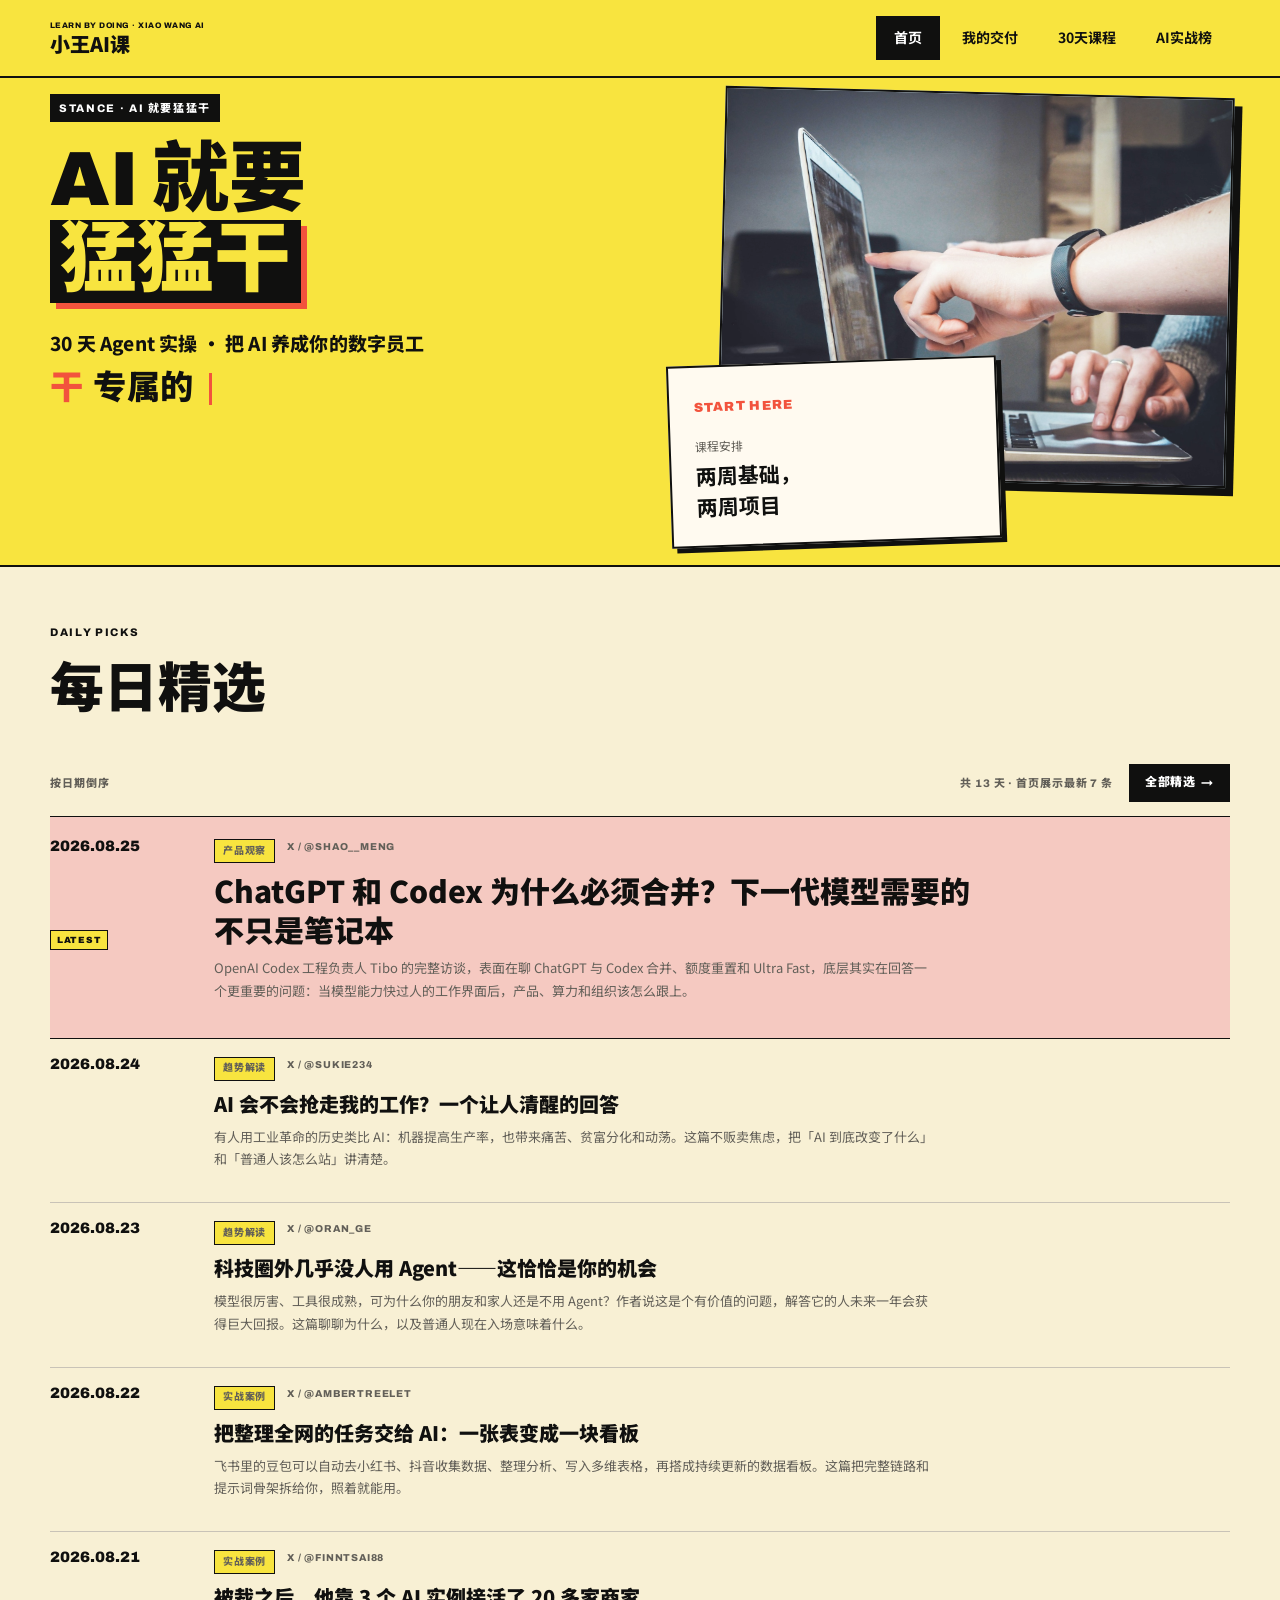
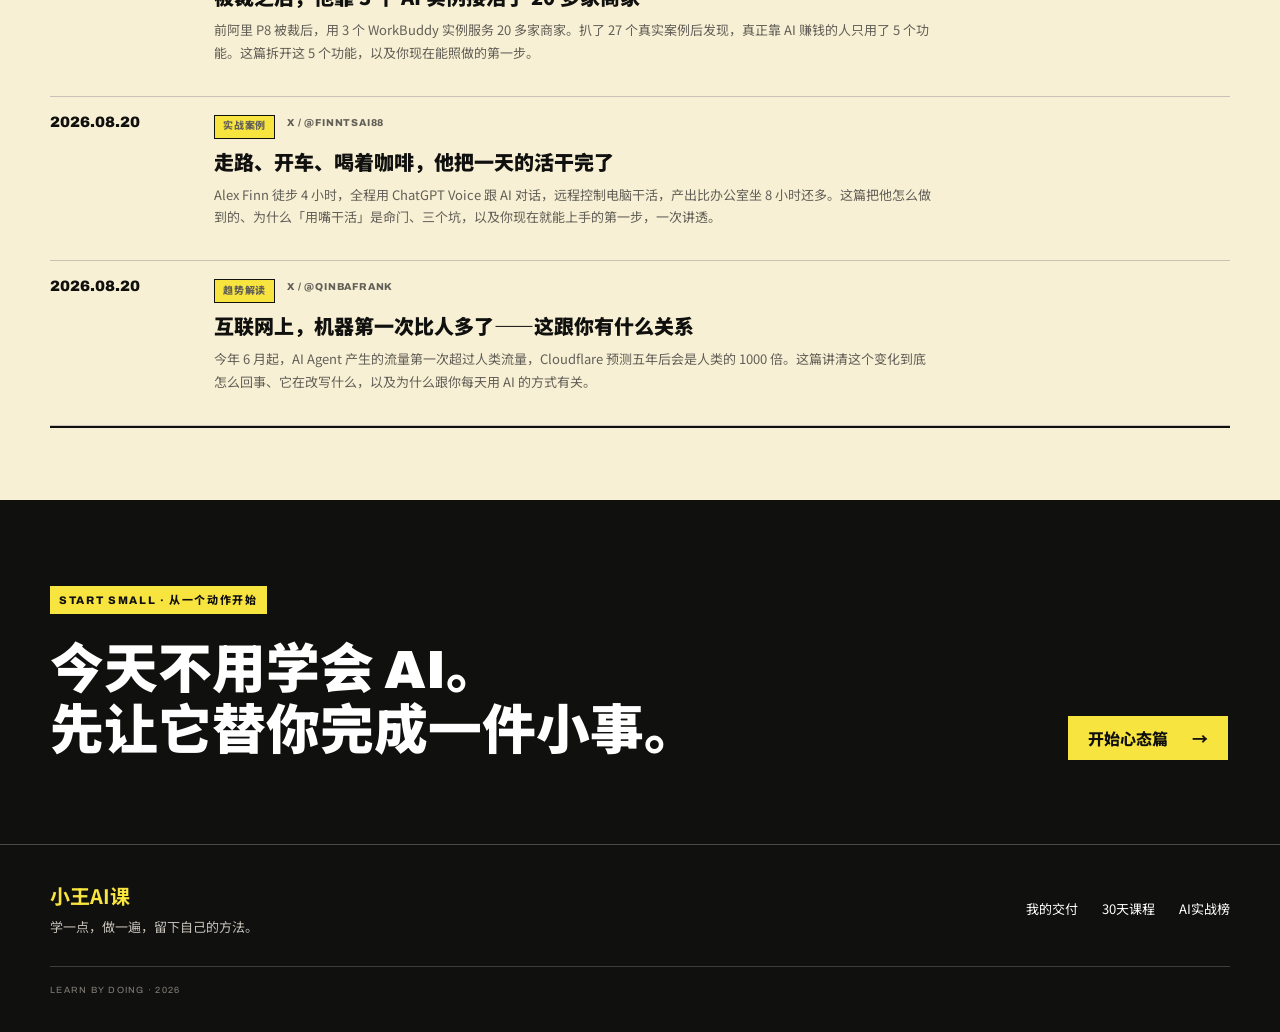
==== index.html @ 0484745e "Remove mindset module and refine lesson access" ====
<!doctype html>
<html lang="zh-CN">
  <head>
    <meta charset="UTF-8" />
    <meta name="viewport" content="width=device-width, initial-scale=1.0" />
    <meta
      name="description"
      content="小王AI课：30 天 Agent 实操，把 AI 养成你的数字员工，用场景化 Skill 把 AI 真正用进工作与生活。"
    />
    <meta name="theme-color" content="#f8e43f" />
    <link rel="icon" href="assets/brand-mark.svg?v=20260826-mark-v2" type="image/svg+xml" />
    <link rel="shortcut icon" href="assets/brand-mark.svg?v=20260826-mark-v2" type="image/svg+xml" />
    <title>小王AI课｜AI 就要猛猛干 · 30 天 Agent 实操，把 AI 养成你的数字员工</title>
    <link rel="preconnect" href="https://fonts.googleapis.com" />
    <link rel="preconnect" href="https://fonts.gstatic.com" crossorigin />
    <link
      href="https://fonts.googleapis.com/css2?family=Archivo:wght@500;700;800;900&family=Noto+Sans+SC:wght@400;500;600;700;800;900&display=swap"
      rel="stylesheet"
    />
    <link rel="stylesheet" href="styles.css?v=20260828-access" />
  </head>
  <body>
    <a class="skip-link" href="#main">跳到主要内容</a>

    <header class="site-header">
      <div class="header-inner">
        <a class="brand" href="#today" aria-label="小王AI课首页">
          <span>
            <small>LEARN BY DOING · XIAO WANG AI</small>
            <strong>小王AI课</strong>
          </span>
        </a>

        <button class="menu-button" type="button" aria-expanded="false" aria-controls="site-nav">
          菜单
        </button>

        <nav id="site-nav" class="site-nav" aria-label="主导航">
          <a class="active" href="#today">首页</a>
          <a href="#deliverables">我的交付</a>
          <a href="#course">30天课程</a>
          <a href="#ai-practice">AI实战榜</a>
        </nav>
      </div>
    </header>

    <main id="main">
      <section id="today" class="page-view home-page hero" data-page="today">
        <div class="hero-inner">
          <div class="hero-copy">
            <p class="eyebrow inverse">STANCE · AI 就要猛猛干</p>
            <h1>AI 就要<br /><span class="hero-slogan">猛猛干</span></h1>
            <p class="hero-sub">30 天 Agent 实操 · 把 AI 养成你的数字员工</p>
            <p class="hero-type" aria-label="我们要一起探索的内容：干AI数字员工、干专属的skill技能、干知识库……还有很多，等着咱们一起干">
              <span class="type-prefix" aria-hidden="true">干</span>
              <span class="type-text" data-type-phrases='["AI数字员工","专属的skill技能","知识库"]' data-type-finale="还有很多，等着咱们一起干"></span>
              <span class="type-caret" aria-hidden="true"></span>
            </p>
          </div>

          <div class="hero-board" aria-label="课程模块安排">
            <figure class="hero-photo">
              <img
                src="assets/editorial-learning.jpg"
                alt="桌面上的笔记本电脑、纸质笔记和学习工具"
              />
            </figure>
            <div class="learning-ticket">
              <span class="ticket-index">START HERE</span>
              <p>课程安排</p>
              <strong>两周基础，<br />两周项目</strong>
            </div>
          </div>
        </div>

        <section id="daily" class="daily-section section-anchor">
        <div class="section-shell">
          <div class="section-heading">
            <div>
              <p class="eyebrow">DAILY PICKS</p>
              <h2>每日精选</h2>
            </div>
          </div>

          <div class="daily-feed-head">
            <span>按日期倒序</span>
            <span class="daily-feed-tools">
              <span id="daily-result-count" aria-live="polite"></span>
              <button id="daily-archive-link" class="daily-archive-link" type="button" hidden>全部精选 <span aria-hidden="true">→</span></button>
            </span>
          </div>
          <div id="daily-grid" class="daily-feed"></div>
        </div>
        </section>
      </section>

      <section id="daily-detail-view" class="daily-detail-view" hidden>
        <div class="daily-detail-inner">
          <a id="daily-detail-back" class="daily-detail-back" href="#daily" aria-label="返回每日精选"><span aria-hidden="true">←</span> 返回每日精选</a>
          <div class="daily-detail-meta">
            <span id="daily-detail-category" class="daily-category"></span>
            <time id="daily-detail-date" class="daily-detail-date"></time>
          </div>
          <h1 id="daily-detail-title" class="daily-detail-title"></h1>
          <p id="daily-detail-lead" class="daily-detail-lead"></p>
          <div id="daily-detail-content"></div>
          <div class="daily-detail-footer">
            <a class="daily-more" href="#daily"><span aria-hidden="true">←</span> 更多每日精选</a>
          </div>
        </div>
      </section>


      <section id="daily-archive-view" class="daily-archive-view" hidden>
        <div class="daily-archive-inner">
          <a id="daily-archive-back" class="daily-detail-back" href="#daily" aria-label="返回每日精选"><span aria-hidden="true">←</span> 返回每日精选</a>
          <p class="eyebrow">DAILY PICKS · 全部</p>
          <h1 class="daily-archive-title">全部精选。</h1>
          <p class="daily-archive-lead">从 8 月 15 日到今天，我们替你挑过的每一篇，按日期倒序。</p>
          <div id="daily-archive-list" class="daily-feed"></div>
        </div>
      </section>

      <section id="deliverables" class="page-view deliverables-page" data-page="deliverables">
        <div class="page-hero deliverables-hero">
          <div class="page-hero-inner">
            <p class="eyebrow">PURCHASE GUIDE · 购买说明书</p>
            <h1>买之前，<br />先把话说清楚。</h1>
            <p class="page-hero-lead">时间怎么安排、怎么学习、需要什么工具、哪些事情不包含，都写在这里。看清楚，再决定要不要开始。</p>
          </div>
        </div>

        <div class="section-shell deliverables-shell">
          <section id="ai-levels" class="delivery-block delivery-levels" aria-labelledby="delivery-levels-title">
            <div class="delivery-subsection-heading">
              <p class="eyebrow">01 · AI CAPABILITY LEVELS</p>
              <h3 id="delivery-levels-title">AI 的 6 级体系</h3>
              <p>不需要一开始就学到最高级。先找到你现在的位置，再决定下一步该补什么能力。</p>
            </div>
            <div class="ai-levels-gallery-shell">
              <nav class="ai-level-stepper" aria-label="AI六级学习路径">
                <button class="ai-level-step is-active" type="button" data-level="0"><span>01</span><strong>对话型 AI</strong></button>
                <button class="ai-level-step" type="button" data-level="1"><span>02</span><strong>基础型 Agent</strong></button>
                <button class="ai-level-step" type="button" data-level="2"><span>03</span><strong>增强型 Agent</strong></button>
                <button class="ai-level-step" type="button" data-level="3"><span>04</span><strong>工作流型 Agent</strong></button>
                <button class="ai-level-step" type="button" data-level="4"><span>05</span><strong>自动化型 Agent</strong></button>
                <button class="ai-level-step" type="button" data-level="5"><span>06</span><strong>AI 工具开发</strong></button>
              </nav>
              <div class="ai-level-reader">
                <div class="ai-level-reader-media">
                  <button id="ai-level-reader-image-button" class="ai-level-image-button" type="button" data-lightbox-src="assets/ai-levels/01-dialogue.png" data-lightbox-alt="AI能力等级01：对话型AI">
                    <img id="ai-level-reader-image" src="assets/ai-levels/01-dialogue.png" alt="AI能力等级01：对话型AI" />
                    <span class="ai-level-zoom" aria-hidden="true">放大查看 ↗</span>
                  </button>
                </div>
                <div class="ai-level-reader-copy">
                  <p id="ai-level-reader-kicker" class="eyebrow">LEVEL 01 · 起点</p>
                  <h2 id="ai-level-reader-title">对话型 AI</h2>
                  <p id="ai-level-reader-lead" class="ai-level-reader-lead">会问问题，解决单点任务。</p>
                  <dl class="ai-level-reader-facts">
                    <div><dt>这一等级是怎么回事</dt><dd id="ai-level-reader-about">你有一个随叫随到的 AI 顾问：你提问，它回答；你提供材料，它帮你处理。</dd></div>
                    <div><dt>什么时候升级</dt><dd id="ai-level-reader-upgrade">开始需要读取多个文件、连续执行多个步骤，或者直接交付工作成果。</dd></div>
                    <div><dt>什么时候不用升级</dt><dd id="ai-level-reader-enough">如果你的目标只是日常问答、写作和整理，停在这一层就够用。</dd></div>
                  </dl>
                  <div class="ai-level-reader-actions"><button id="ai-level-prev" class="button button-dark" type="button" disabled>← 上一级</button><button id="ai-level-next" class="button button-yellow" type="button">下一级 →</button></div>
                </div>
              </div>
            </div>
          </section>

          <section class="delivery-block delivery-block-audience" aria-labelledby="delivery-audience-title">
            <div class="delivery-block-heading"><p class="eyebrow">02 · WHO THIS IS FOR</p><h2 id="delivery-audience-title">先看你适不适合</h2><p>这不是按“懂不懂 AI”划分，而是看你想把 AI 接到哪一类事情里。</p></div>
            <div class="delivery-audience-list">
              <article class="delivery-audience-item"><span class="delivery-audience-index">01</span><h3>老板、管理者</h3><div><strong>需要视野、系统性和实操</strong><p>不只是听员工讲 AI 用了什么，而是自己理解 Agent、Skill、知识库、自动化和 AI 工具，知道哪些能力值得带回团队，哪些事情必须亲自掌握。</p><span class="delivery-audience-note">看得懂方向，也能亲手跑通。</span></div></article>
              <article class="delivery-audience-item"><span class="delivery-audience-index">02</span><h3>做内容的人</h3><div><strong>需要调研、知识库和内容生产线</strong><p>把需求和痛点调研做扎实，把外部素材沉淀成知识库，再把调研、选题、写作和发布串成一条可以反复使用的 AI 内容生产流程。</p><span class="delivery-audience-note">从找到问题，到持续交出内容。</span></div></article>
              <article class="delivery-audience-item"><span class="delivery-audience-index">03</span><h3>有想法、有灵感的人</h3><div><strong>需要把灵感变成产品去上架</strong><p>把脑中的想法缩成一个能做的第一版，用 AI 做出网站或微信小程序原型，拿真实材料测试，再一步步走向发布和上架。</p><span class="delivery-audience-note">先把想法做出来，再决定要不要继续。</span></div></article>
            </div>

          </section>

          <section class="delivery-block delivery-block-output" aria-labelledby="delivery-output-title">
            <div class="delivery-block-heading"><p class="eyebrow">03 · VISIBLE OUTPUT</p><h2 id="delivery-output-title">30 天后，你将会带走什么？</h2><p>不是听过几个名词，而是完成一组可以继续使用的具体成果。</p></div>
            <div class="delivery-output-grid">
              <article class="delivery-output-item delivery-output-item--yellow"><span class="delivery-index">01</span><div><h3>扎实的 AI Agent 基础</h3><p>把对话、模型、上下文、文件、任务拆解、检查和边界一项项讲清楚，先知道 AI 到底在替你做什么。</p></div><strong>一套能自己判断、能继续往上学的 Agent 基础</strong></article>
              <article class="delivery-output-item delivery-output-item--mint"><span class="delivery-index">02</span><div><h3>提示词该怎么写</h3><p>把自己的真实任务交代清楚，让 AI 知道目标、材料、步骤和验收标准。</p></div><strong>一套能反复改、反复用的提示词</strong></article>
              <article class="delivery-output-item delivery-output-item--blue"><span class="delivery-index">03</span><div><h3>做一个专属的 Skill 技能</h3><p>把一套稳定的方法、规则和检查方式，做成自己的 AI 专业技能。</p></div><strong>一个可以调用的专属 Skill</strong></article>
              <article class="delivery-output-item delivery-output-item--pink"><span class="delivery-index">04</span><div><h3>搭建一个自己的知识库</h3><p>把资料、经验、规则和偏好整理好，让 Agent 找得到、读得懂、用得上。</p></div><strong>一套能持续积累的个人知识库</strong></article>
              <article class="delivery-output-item delivery-output-item--apricot"><span class="delivery-index">05</span><div><h3>做一个自己的 AI 工具</h3><p>从一个真实需求出发，把页面、内容、交互和上线串起来，做成别人看得见、自己能继续迭代的工具。</p></div><strong>一个能运行、能展示、可继续迭代的 AI 工具</strong></article>
            </div>
            <aside class="delivery-practice-promise" aria-labelledby="delivery-practice-promise-title">
              <p class="eyebrow">MY PRACTICE PROMISE · AI实战榜</p>
              <h3 id="delivery-practice-promise-title">每一项，都要先在真实场景里跑出来。</h3>
              <p>我会持续把真正做成、能运行、在市面上不常见的 Skill、工作流和 AI 工具放到 AI实战榜。不是把新工具摆上来，而是从一个具体麻烦出发，做到有人能用、能复用、能继续变好，才算上榜。</p>
              <a href="#ai-practice">看 AI实战榜 <span aria-hidden="true">→</span></a>
            </aside>
          </section>

          <section class="delivery-block delivery-block-capability" aria-labelledby="delivery-capability-title">
            <div class="delivery-block-heading"><p class="eyebrow">04 · CAPABILITY BUILT</p><h2 id="delivery-capability-title">不止于浅层，更深入于能力层</h2><p>成果会留下来，能力也会留下来。它们决定你下一次能不能自己完成。</p></div>
            <div class="delivery-capability-list">
              <article class="delivery-capability-item"><span class="delivery-index">A</span><div><h3>把模糊的想法，变成 AI 能执行的具体任务</h3><p>不再只说“帮我做一下”，而是知道怎样把目标和要求讲明白。</p></div></article>
              <article class="delivery-capability-item"><span class="delivery-index">B</span><div><h3>把重复的工作，提炼成一套可复用的流程</h3><p>先完成一次设置，再把同类任务反复调用，逐步交给自动化执行。</p></div></article>
              <article class="delivery-capability-item"><span class="delivery-index">C</span><div><h3>把零散的资料，整理成随时能找到、能调用的知识库</h3><p>不只是存文件，而是让经验真正变成工作时用得上的材料。</p></div></article>
              <article class="delivery-capability-item"><span class="delivery-index">D</span><div><h3>把一个想法，真正做成一个能运行、能展示、能使用的网站</h3><p>从想法走到第一版，不让项目停在讨论、截图或收藏工具上。</p></div></article>
            </div>
          </section>

          <section class="delivery-block delivery-manual" aria-labelledby="delivery-manual-title">
            <div class="delivery-block-heading"><p class="eyebrow">05 · PURCHASE DETAILS</p><h2 id="delivery-manual-title">购买说明</h2><p>这不是报名门槛，是购买前该被讲清楚的事实。我们不靠社群打卡，也不把你的责任交给 AI。</p></div>
            <div class="delivery-manual-list">
              <article class="delivery-manual-item"><span>01</span><div><h3>每周固定直播 2 小时</h3><p>每周六上午 9:00–11:00。会有回放，但建议尽量现场来：课程讲解、集中答疑都发生在直播间。除此之外，请为完成清单留出实践时间。</p></div></article>
              <article class="delivery-manual-item"><span>02</span><div><h3>直播 + 录播 + 文档</h3><p>你可以现场跟着做，也可以回看录播；课程会提供配套文档，方便在自己的电脑上反复操作和复盘。</p></div></article>
              <article class="delivery-manual-item"><span>03</span><div><h3>用完成清单，不做逐份作业批改</h3><p>每个模块会有完成清单，让你知道这周要跑通哪些任务、留下哪些成果。重点不是交一份“作业”，而是把自己的真实问题做完。</p></div></article>
              <article class="delivery-manual-item"><span>04</span><div><h3>答疑只在直播间集中进行</h3><p>问题集中在每周六上午的直播间解决。不设社群，也不提供一对一答疑，把时间留给课程、实践和公开可复用的问题。</p></div></article>
              <article class="delivery-manual-item"><span>05</span><div><h3>工具预算：先预留 100 元</h3><p>WorkBuddy 等工具可以先从免费能力开始。需要使用 Codex 等付费工具时，建议预留约 100 元人民币的用量；不要求一开始订阅很多工具。</p></div></article>
              <article class="delivery-manual-item"><span>06</span><div><h3>设备：普通新电脑就够用</h3><p>Windows 和 Mac 都可以。建议使用 2020 年后购买、能稳定联网的电脑；不需要为了上课购买高配设备。</p></div></article>
              <article class="delivery-manual-item"><span>07</span><div><h3>整体不需要科学上网</h3><p>课程按无需科学上网的方式设计。个别工具能否使用仍以你的账号、地区、网络和工具当时的服务状态为准。</p></div></article>
              <article class="delivery-manual-item"><span>08</span><div><h3>这些情况不建议报名</h3><p>如果你已经能独立用 AI、Agent、Skill 和自动化稳定完成工作，不再为 AI 发怵，这门入门到实践的课程可能不适合你。只想听、不愿意在电脑上练习，或期待老师替你完成业务的人，也不适合。</p></div></article>
            </div>
          </section>

          <div class="delivery-closing"><span class="delivery-closing-mark" aria-hidden="true">→</span><p><strong>你买的不是一堆概念。</strong> 是带着真实问题来，带着下一次还能继续用的方法离开。</p></div>
        </div>
      </section>

      <section id="course" class="page-view course-page" data-page="course">
        <div class="page-hero">
          <div class="page-hero-inner">
            <p class="eyebrow">COURSE · 30天课程</p>
            <h1>30天，<br />跟着官方节奏走。</h1>
            <p class="page-hero-lead">系统性降低你的摸索成本。</p>
            <a class="course-card-library-link" href="preview-cards.html" target="_blank" rel="noopener">
              <span>
                <small>课程重点速览 · 直播展示</small>
                <strong>查看全部课程卡片</strong>
              </span>
              <b aria-hidden="true">↗</b>
            </a>
          </div>
        </div>
        <div class="section-shell">
          <div class="course-workbench">
            <div id="week-tabs" class="week-tabs" role="tablist" aria-label="课程模块"></div>
            <div class="lesson-panel">
              <div class="lesson-panel-head">
                <div>
                  <p id="week-kicker" class="eyebrow"></p>
                  <h3 id="week-title"></h3>
                  <div id="week-outcome" class="week-outcome-panel" aria-label="本模块结果"></div>
                  <p id="week-description"></p>
                </div>
              </div>
              <ol id="lesson-list" class="lesson-list"></ol>
            </div>
          </div>
        </div>
      </section>

      <section id="ai-practice" class="page-view ai-practice-page" data-page="ai-practice">
        <div class="page-hero ai-practice-hero">
          <div class="page-hero-inner ai-practice-hero-inner">
            <div>
              <h1>不止讲概念，<br />更看重实干</h1>
              <p class="page-hero-lead">一段录音，拆出可复制的成交动作。</p>
            </div>
            <aside class="ai-practice-hero-note" aria-label="当前专题">
              <span>AI 实战榜 · 01</span>
              <strong>录音 → Skill</strong>
              <a href="#sales-workflow">看 6 步 <span aria-hidden="true">↓</span></a>
            </aside>
          </div>
        </div>

        <div class="section-shell ai-practice-shell">
          <section class="practice-library" aria-labelledby="practice-library-title">
            <div class="practice-library-head">
              <div>
                <p class="eyebrow">AI 实战榜 · 实战目录</p>
                <h2 id="practice-library-title">很多事，高手觉得简单。</h2>
              </div>
              <p>每个主题都从真实工作里来：先找到高手反复做对的动作，再把它拆成 AI 能协助、普通人能练习的步骤。</p>
            </div>
            <div class="practice-library-meta"><span>01 已上线</span><span>09 待提取</span><span>按实践持续增加</span></div>
            <div class="practice-library-grid">
              <article class="practice-library-card is-current" data-practice-topic="sales-champion">
                <div class="practice-library-card-top"><span>01</span><b>已上线</b></div>
                <h3>销冠</h3>
                <p>从客户原话里提取成交动作，找到下一步唯一推进。</p>
                <button class="practice-library-card-action" type="button">查看实践 <span aria-hidden="true">→</span></button>
              </article>
              <article class="practice-library-card practice-library-card--mint" data-practice-topic="content-topic">
                <div class="practice-library-card-top"><span>02</span><b>待提取</b></div>
                <h3>爆款选题</h3>
                <p>把“我觉得可以写”变成值得验证的选题判断。</p>
                <button class="practice-library-card-action" type="button">加入提取队列 <span aria-hidden="true">+</span></button>
              </article>
              <article class="practice-library-card practice-library-card--blue" data-practice-topic="user-research">
                <div class="practice-library-card-top"><span>03</span><b>待提取</b></div>
                <h3>用户访谈</h3>
                <p>从聊天记录里找出真正的痛点，而不是把观点当需求。</p>
                <button class="practice-library-card-action" type="button">加入提取队列 <span aria-hidden="true">+</span></button>
              </article>
              <article class="practice-library-card practice-library-card--pink" data-practice-topic="meeting">
                <div class="practice-library-card-top"><span>04</span><b>待提取</b></div>
                <h3>会议推进</h3>
                <p>让会议不止有纪要，还能留下责任人、截止时间和下一步。</p>
                <button class="practice-library-card-action" type="button">加入提取队列 <span aria-hidden="true">+</span></button>
              </article>
              <article class="practice-library-card practice-library-card--apricot" data-practice-topic="video">
                <div class="practice-library-card-top"><span>05</span><b>待提取</b></div>
                <h3>短视频出片</h3>
                <p>从一句创意到可发布成片，拆出真正省时间的制作链路。</p>
                <button class="practice-library-card-action" type="button">加入提取队列 <span aria-hidden="true">+</span></button>
              </article>
              <article class="practice-library-card practice-library-card--lavender" data-practice-topic="customer-service">
                <div class="practice-library-card-top"><span>06</span><b>待提取</b></div>
                <h3>客服提效</h3>
                <p>把重复问答交给 AI，把需要判断和安抚的部分留给人。</p>
                <button class="practice-library-card-action" type="button">加入提取队列 <span aria-hidden="true">+</span></button>
              </article>
              <article class="practice-library-card practice-library-card--yellow" data-practice-topic="interview">
                <div class="practice-library-card-top"><span>07</span><b>待提取</b></div>
                <h3>招聘面试</h3>
                <p>从简历和面试记录里提炼证据，避免凭感觉做判断。</p>
                <button class="practice-library-card-action" type="button">加入提取队列 <span aria-hidden="true">+</span></button>
              </article>
              <article class="practice-library-card practice-library-card--mint" data-practice-topic="course">
                <div class="practice-library-card-top"><span>08</span><b>待提取</b></div>
                <h3>课程备课</h3>
                <p>把资料、案例和学员问题变成能直接交付的一堂课。</p>
                <button class="practice-library-card-action" type="button">加入提取队列 <span aria-hidden="true">+</span></button>
              </article>
              <article class="practice-library-card practice-library-card--blue" data-practice-topic="project-review">
                <div class="practice-library-card-top"><span>09</span><b>待提取</b></div>
                <h3>项目复盘</h3>
                <p>不只总结发生了什么，还要找出下次能复用的动作。</p>
                <button class="practice-library-card-action" type="button">加入提取队列 <span aria-hidden="true">+</span></button>
              </article>
              <article class="practice-library-card practice-library-card--pink" data-practice-topic="prototype">
                <div class="practice-library-card-top"><span>10</span><b>待提取</b></div>
                <h3>产品原型</h3>
                <p>把脑中的模糊想法，变成可以讨论、测试和继续修改的第一版。</p>
                <button class="practice-library-card-action" type="button">加入提取队列 <span aria-hidden="true">+</span></button>
              </article>
            </div>
            <p id="practice-library-feedback" class="practice-library-feedback" aria-live="polite"></p>
          </section>

          <section id="practice-intro" class="practice-intro" aria-labelledby="practice-intro-title">
            <div>
              <p class="eyebrow">TOPIC 01 · 销冠</p>
              <h2 id="practice-intro-title">提取的是动作，不是人设。</h2>
            </div>
            <p>不是背一套“销冠话术”，而是把真实成交现场留下来。让 AI 从录音里识别销冠为什么能让客户下单、买单、交付、停留，再把这些原因沉淀成团队每天可以调用的能力。</p>
          </section>

          <section id="sales-workflow" class="sales-workflow" aria-labelledby="sales-workflow-title">
            <div class="practice-section-heading sales-workflow-heading">
              <p class="eyebrow">FROM RECORDING TO TEAM SKILL</p>
              <h2 id="sales-workflow-title">一段录音，变成一套销冠能力。</h2>
              <p>先留下真实现场，再让 AI 识别差异，最后回到员工的下一次沟通。</p>
            </div>
            <ol class="sales-workflow-list">
              <li class="sales-workflow-step sales-workflow-step--yellow"><div class="sales-workflow-step-index"><span>01</span><b>采集</b></div><div class="sales-workflow-step-body"><h3>准备一段真实的销冠录音</h3><p>最简单：直接用手机录音。想更稳定，可以测试几百元的录音豆或录音卡，例如飞书、钉钉等设备，重点比较佩戴、收音、续航和导出是否顺手。</p><div class="sales-workflow-step-box"><strong>录什么</strong><span>打电话、接待客户、会议室沟通、售后回访，都可以。先选一段有结果的真实场景；录音前确认参与者知情同意，敏感信息先做脱敏。</span></div></div></li>
              <li class="sales-workflow-step sales-workflow-step--mint"><div class="sales-workflow-step-index"><span>02</span><b>转写</b></div><div class="sales-workflow-step-body"><h3>把录音转成可分析的文字</h3><p>把原始录音交给 Codex、WorkBuddy 或豆包，让它先完成语音转文字。不要急着总结，先保留完整原话、说话人、时间顺序和停顿。</p><div class="sales-workflow-step-box"><strong>交付检查</strong><span>人名、产品名、数字和关键承诺要回听核对；听不清的地方标成“待确认”，不要让 AI 自己猜。</span></div></div></li>
              <li class="sales-workflow-step sales-workflow-step--blue"><div class="sales-workflow-step-index"><span>03</span><b>识别</b></div><div class="sales-workflow-step-body"><h3>让 AI 找出“为什么客户愿意继续”</h3><p>输入专门的 Prompt，让 AI 同时看客户和销冠的动作：客户为什么下单、买单、愿意配合交付、愿意继续留下；销冠在哪些时刻改变了客户的判断。</p><div class="sales-workflow-step-box"><strong>要求 AI 输出</strong><span>客户原话、销冠原话、关键动作、客户心理变化、成交理由、可复用的做法，以及不确定的判断。</span></div></div></li>
              <li class="sales-workflow-step sales-workflow-step--pink"><div class="sales-workflow-step-index"><span>04</span><b>沉淀</b></div><div class="sales-workflow-step-body"><h3>把理由放进“成交目录”</h3><p>识别出来的理由不要只留在一次聊天里。可以用 Obsidian、艾玛知识库，或你们现有的日常成交记录，单独创建一个“成交目录”。</p><div class="sales-workflow-step-box"><strong>建议目录</strong><span>客户场景 / 成交理由 / 销冠原话 / 有效动作 / 适用边界 / 失败案例 / 来源录音。</span></div></div></li>
              <li class="sales-workflow-step sales-workflow-step--apricot"><div class="sales-workflow-step-index"><span>05</span><b>封装</b></div><div class="sales-workflow-step-body"><h3>把成交目录做成团队 Skill</h3><p>把已经验证过的方法、判断规则、提问方式和检查清单封装成一个 Skill，分发给其他员工。Skill 不是“销冠人设”，而是一套能被调用的工作方法。</p><div class="sales-workflow-step-box"><strong>Skill 至少包含</strong><span>什么时候使用、需要什么录音或文字、分析步骤、输出格式、不能编造什么、完成前怎么自检。</span></div></div></li>
              <li class="sales-workflow-step sales-workflow-step--lavender"><div class="sales-workflow-step-index"><span>06</span><b>对比</b></div><div class="sales-workflow-step-body"><h3>用普通员工录音做差异训练</h3><p>其他员工也按同样方式录音、转写、交给 AI。让 AI 对比销冠录音与普通员工录音：差异发生在说话方式、提问顺序、知识覆盖、判断时机，还是跟进动作。</p><div class="sales-workflow-step-box"><strong>最后要落到行动</strong><span>每次只挑 1—2 个差异改进，下次录音再验证。把“知道销冠厉害”变成“我下一次具体改哪里”。</span></div></div></li>
            </ol>
            <div class="sales-workflow-note"><strong>这套方法真正训练的不是模仿。</strong><span>是让 AI 识别差异、找到原因，再帮助更多员工把能力练出来。</span></div>
          </section>

          <section class="practice-map" aria-labelledby="practice-map-title">
            <div class="practice-section-heading">
              <p class="eyebrow">THE WINNER'S LOOP</p>
              <h2 id="practice-map-title">销冠的 5 个动作</h2>
              <p>一条可复盘、可训练、可交给 AI 辅助的成交回路。</p>
            </div>
            <div class="practice-action-list">
              <article class="practice-action practice-action--yellow">
                <span class="practice-action-no">01</span>
                <div><h3>先问结果，不先讲产品</h3><p>先确认客户想改变什么、什么时候要结果，再决定讲哪一个功能。</p><strong>把“介绍”换成“诊断”。</strong></div>
              </article>
              <article class="practice-action practice-action--mint">
                <span class="practice-action-no">02</span>
                <div><h3>把客户原话变成证据</h3><p>记下客户真正说过的词，复述并对齐，避免用自己的理解替客户下结论。</p><strong>原话，是最短的信任。</strong></div>
              </article>
              <article class="practice-action practice-action--blue">
                <span class="practice-action-no">03</span>
                <div><h3>每次只推进一个下一步</h3><p>不追求一次成交，先约下一次具体动作：补资料、试用、核预算或拉齐决策人。</p><strong>推进，不是催促。</strong></div>
              </article>
              <article class="practice-action practice-action--pink">
                <span class="practice-action-no">04</span>
                <div><h3>异议先拆条件，再给答案</h3><p>“贵”“再看看”“没时间”背后可能是预算、风险、优先级或信任没有被确认。</p><strong>先问清楚，才有资格回应。</strong></div>
              </article>
              <article class="practice-action practice-action--apricot">
                <span class="practice-action-no">05</span>
                <div><h3>成交后继续经营复购</h3><p>交付后的使用反馈、结果变化和新问题，都是下一次成交的起点。</p><strong>成交不是终点，是下一轮输入。</strong></div>
              </article>
            </div>
          </section>

          <section id="ai-practice-workbench" class="practice-workbench" aria-labelledby="practice-workbench-title">
            <div class="practice-workbench-head">
              <div>
                <p class="eyebrow">PRACTICE · 现在就跑一遍</p>
                <h2 id="practice-workbench-title">把一段销冠转写，提取成可复用动作。</h2>
              </div>
                <p>把第 02 步得到的录音转写贴进来。AI 负责找出成交理由和关键动作，你负责判断哪些值得沉淀进团队知识库。</p>
            </div>
            <div class="practice-workbench-grid">
              <div class="practice-input-panel">
                <label for="practice-input">销冠录音转写 / 沟通纪要</label>
                <textarea id="practice-input" rows="9">客户：我们现在主要靠销售个人经验，最近新人上手很慢。
我：那你们最希望先改善的是成交速度，还是新人能独立跟进？
客户：先让新人知道下一步怎么做，别每次都来问主管。</textarea>
                <button id="practice-extract" class="button button-dark" type="button">提取销冠动作 <span aria-hidden="true">→</span></button>
                <p class="practice-input-hint">支持一段就够，先从最真实、最有结果的一次沟通开始；听不清的内容先标记，不要让 AI 猜。</p>
              </div>
              <div class="practice-output-panel" aria-live="polite">
                <div class="practice-output-topline"><span>AI 提取结果</span><span id="practice-output-status">已准备</span></div>
                <div id="practice-output" class="practice-output"></div>
              </div>
            </div>
          </section>

          <section class="practice-prompt-band" aria-labelledby="practice-prompt-title">
            <div>
              <p class="eyebrow">TAKE IT WITH YOU</p>
              <h2 id="practice-prompt-title">给 AI 的销冠提取指令</h2>
            </div>
            <div class="practice-prompt-code"><code>你是销售复盘教练。请阅读这段销冠录音转写，识别他为什么能让客户下单、买单、顺利交付并愿意继续停留。请输出：1. 客户原话与真实目标；2. 销冠在每个关键时刻做了什么；3. 客户判断发生了什么变化；4. 可复用的成交理由与适用边界；5. 可以沉淀到“成交目录”的知识条目。不要编造录音里没有出现的事实，听不清或无法判断的地方标记为“待确认”。</code><button id="practice-copy" type="button">复制指令</button></div>
          </section>
        </div>
      </section>

      <section id="lesson" class="page-view lesson-page" data-page="lesson">
        <div class="page-hero lesson-hero">
          <div class="page-hero-inner">
            <a id="lesson-back" class="back-button lesson-back" href="#course"><span aria-hidden="true">←</span> 返回课程</a>
            <p id="lesson-kicker" class="eyebrow"></p>
            <h1 id="lesson-title" class="lesson-title"></h1>
            <p id="lesson-lead" class="page-hero-lead"></p>
            <div id="lesson-meta" class="lesson-meta" aria-live="polite"></div>
          </div>
        </div>
        <div class="section-shell">
          <article id="lesson-document" class="lesson-document"></article>
          <nav id="lesson-pager" class="lesson-pager" aria-label="课程上下节导航"></nav>
          <div class="lesson-doc-footer">
            <a class="daily-more" href="#course"><span aria-hidden="true">←</span> 返回课程</a>
          </div>
        </div>
      </section>

      <dialog id="ai-level-lightbox" class="ai-level-lightbox" aria-label="AI能力等级大图">
        <form method="dialog">
          <button class="ai-level-lightbox-close" type="submit" aria-label="关闭大图">关闭 <span aria-hidden="true">×</span></button>
        </form>
        <img id="ai-level-lightbox-image" src="" alt="" />
      </dialog>

      <section class="closing-section home-only-section">
        <div class="section-shell closing-inner">
          <p class="eyebrow inverse">START SMALL · 从一个动作开始</p>
          <h2>今天不用学会 AI。<br />先让它替你完成一件小事。</h2>
          <a class="button button-yellow" href="#course">开始心态篇 <span aria-hidden="true">→</span></a>
        </div>
      </section>
    </main>

    <footer class="site-footer">
      <div class="footer-inner">
        <div>
          <strong>小王AI课</strong>
          <p>学一点，做一遍，留下自己的方法。</p>
        </div>
        <nav aria-label="页脚导航">
          <a href="#deliverables">我的交付</a>
          <a href="#course">30天课程</a>
          <a href="#ai-practice">AI实战榜</a>
        </nav>
        <small>LEARN BY DOING · 2026</small>
      </div>
    </footer>

    <script src="app.js?v=20260828-lock-soft"></script>
  </body>
</html>
---- styles.css ----
:root {
  --paper: #fffaf0;
  --paper-deep: #f8f0d4;
  --ink: #10100f;
  --ink-soft: #c9c3b7;
  --muted: #625f58;
  --yellow: #f8e43f;
  --red: #f2533d;
  --green: #18a66a;
  --pink: #f5c9c1;
  --rose: #f1ccd6;
  --mint: #cde4d5;
  --blue: #cbdde9;
  --apricot: #f5cb99;
  --lavender: #dfd2e6;
  --line: 2px solid var(--ink);
  --shadow: 5px 5px 0 var(--ink);
  --shell: min(1180px, calc(100% - 40px));
  --sans: "Noto Sans SC", "PingFang SC", "Microsoft YaHei", sans-serif;
  --display: "Archivo", "Noto Sans SC", "PingFang SC", sans-serif;
}

* {
  box-sizing: border-box;
}

[hidden] {
  display: none !important;
}

html {
  scroll-behavior: smooth;
  scroll-padding-top: 82px;
}

body {
  margin: 0;
  color: var(--ink);
  background: var(--paper);
  font-family: var(--sans);
  font-size: 16px;
  line-height: 1.65;
}

body.dialog-open {
  overflow: hidden;
}

a {
  color: inherit;
  text-decoration: none;
}

button,
input {
  font: inherit;
}

button,
a {
  -webkit-tap-highlight-color: transparent;
}

img {
  display: block;
  max-width: 100%;
}

.skip-link {
  position: fixed;
  z-index: 100;
  top: 8px;
  left: 8px;
  padding: 10px 14px;
  background: var(--ink);
  color: white;
  transform: translateY(-150%);
}

.skip-link:focus {
  transform: translateY(0);
}

:focus-visible {
  outline: 3px solid #315cff;
  outline-offset: 4px;
}

.site-header {
  position: sticky;
  z-index: 40;
  top: 0;
  background: var(--yellow);
  border-bottom: var(--line);
}

.header-inner,
.footer-inner {
  width: var(--shell);
  margin: 0 auto;
}

.header-inner {
  min-height: 76px;
  display: flex;
  align-items: center;
  justify-content: space-between;
  gap: 32px;
}

.brand {
  display: inline-flex;
  align-items: center;
  gap: 12px;
  line-height: 1;
}

.brand small {
  display: block;
  margin-bottom: 4px;
  font-family: var(--display);
  font-size: 8px;
  font-weight: 800;
  letter-spacing: 0.06em;
}

.brand strong {
  font-size: 20px;
  font-weight: 900;
}

.site-nav {
  display: flex;
  align-items: center;
  gap: 4px;
  font-size: 14px;
  font-weight: 700;
}

.site-nav a {
  min-height: 44px;
  display: inline-flex;
  align-items: center;
  padding: 0 16px;
  border: 2px solid transparent;
}

.site-nav a:hover,
.site-nav a.active {
  color: white;
  background: var(--ink);
}

.menu-button {
  display: none;
  min-width: 64px;
  min-height: 44px;
  color: white;
  background: var(--ink);
  border: 0;
  font-weight: 800;
}

.section-anchor {
  scroll-margin-top: 76px;
}

.page-view[hidden],
.home-only-section[hidden] {
  display: none;
}

.hero {
  background: var(--yellow);
  border-bottom: var(--line);
}

.hero-inner {
  width: var(--shell);
  min-height: clamp(430px, 50vh, 460px);
  margin: 0 auto;
  display: grid;
  grid-template-columns: minmax(0, 1.02fr) minmax(420px, 0.98fr);
  align-items: start;
  gap: 72px;
  padding: 14px 0 28px;
}

.page-hero {
  background: var(--yellow);
  border-bottom: var(--line);
}

.page-hero-inner {
  width: var(--shell);
  min-height: clamp(360px, 46vh, 520px);
  margin: 0 auto;
  display: grid;
  align-content: center;
  gap: 16px;
  padding: 40px 0 36px;
}

.page-hero h1 {
  max-width: 860px;
  margin: 0;
  font-size: clamp(44px, 5.5vw, 72px);
  line-height: 1.06;
}

.page-hero-lead {
  max-width: 620px;
  margin: 0;
  color: var(--muted);
  font-size: 17px;
  line-height: 1.8;
}

.deliverables-hero {
  background: var(--paper-deep);
}

.deliverables-hero .page-hero-inner {
  min-height: clamp(330px, 42vh, 460px);
}

.deliverables-shell {
  width: min(1320px, calc(100% - 64px));
  padding: 72px 0 96px;
}

.delivery-block + .delivery-block {
  margin-top: 88px;
}

.delivery-block-heading {
  display: grid;
  grid-template-columns: minmax(260px, .78fr) minmax(0, 1.22fr);
  column-gap: 56px;
  align-items: end;
  margin-bottom: 28px;
  padding-bottom: 20px;
  border-bottom: var(--line);
}

.delivery-block-heading .eyebrow {
  grid-column: 1 / -1;
  margin-bottom: 12px;
  color: var(--red);
}

.delivery-block-heading h2 {
  margin: 0;
  font-size: clamp(30px, 4vw, 50px);
  line-height: 1.08;
}

.delivery-block-heading p:last-child {
  max-width: 520px;
  margin: 0;
  color: var(--muted);
  line-height: 1.75;
}

.delivery-output-grid {
  display: grid;
  grid-template-columns: repeat(6, minmax(0, 1fr));
  gap: 14px;
}

.delivery-output-item {
  min-height: 286px;
  display: flex;
  flex-direction: column;
  justify-content: space-between;
  gap: 26px;
  padding: 22px 20px 20px;
  border: var(--line);
  box-shadow: 5px 5px 0 var(--ink);
}

.delivery-output-item:nth-child(-n + 2) {
  grid-column: span 3;
}

.delivery-output-item:nth-child(n + 3) {
  grid-column: span 2;
}

.delivery-output-item--yellow { background: var(--yellow); }
.delivery-output-item--mint { background: var(--mint); }
.delivery-output-item--blue { background: var(--blue); }
.delivery-output-item--pink { background: var(--pink); }
.delivery-output-item--apricot { background: var(--apricot); }

.delivery-index {
  display: inline-flex;
  width: 38px;
  height: 38px;
  align-items: center;
  justify-content: center;
  flex: 0 0 auto;
  color: white;
  background: var(--ink);
  font-family: var(--display);
  font-size: 14px;
  font-weight: 900;
}

.delivery-output-item h3,
.delivery-capability-item h3 {
  margin: 18px 0 8px;
  font-size: 21px;
  line-height: 1.3;
}

.delivery-output-item p,
.delivery-capability-item p {
  margin: 0;
  color: rgba(16, 16, 15, .72);
  font-size: 14px;
  line-height: 1.75;
}

.delivery-output-item > strong {
  display: block;
  padding-top: 14px;
  border-top: 1px solid rgba(16, 16, 15, .5);
  font-size: 14px;
  line-height: 1.45;
}

.delivery-capability-list {
  display: grid;
  grid-template-columns: repeat(2, minmax(0, 1fr));
  border-top: var(--line);
  border-left: var(--line);
}

.delivery-capability-item {
  min-height: 170px;
  display: grid;
  grid-template-columns: 42px minmax(0, 1fr);
  gap: 18px;
  padding: 22px 24px 24px;
  background: white;
  border-right: var(--line);
  border-bottom: var(--line);
}

.delivery-capability-item:nth-child(2),
.delivery-capability-item:nth-child(3) {
  background: var(--paper-deep);
}

.delivery-capability-item .delivery-index {
  width: 34px;
  height: 34px;
  color: var(--ink);
  background: var(--yellow);
}

.delivery-capability-item h3 {
  margin-top: 0;
  font-size: 20px;
}

.delivery-closing {
  display: flex;
  align-items: center;
  gap: 18px;
  margin-top: 72px;
  padding: 24px 28px;
  color: white;
  background: var(--ink);
  box-shadow: 7px 7px 0 var(--red);
}

.delivery-closing-mark {
  color: var(--yellow);
  font-family: var(--display);
  font-size: 34px;
  font-weight: 900;
  line-height: 1;
}

.delivery-closing p {
  margin: 0;
  font-size: 17px;
}

.delivery-closing strong {
  color: var(--yellow);
}

.course-card-library-link {
  width: min(100%, 440px);
  min-height: 72px;
  display: flex;
  align-items: center;
  justify-content: space-between;
  gap: 18px;
  margin-top: 10px;
  padding: 12px 16px 12px 18px;
  color: var(--ink);
  background: var(--mint);
  border: var(--line);
  box-shadow: 4px 4px 0 var(--ink);
  text-decoration: none;
  transition: transform 160ms ease, box-shadow 160ms ease, background 160ms ease;
}

.course-card-library-link:hover {
  background: white;
  transform: translate(-2px, -2px);
  box-shadow: 6px 6px 0 var(--ink);
}

.course-card-library-link:active {
  transform: translate(2px, 2px);
  box-shadow: 2px 2px 0 var(--ink);
}

.course-card-library-link:focus-visible {
  outline: 3px solid var(--red);
  outline-offset: 4px;
}

.course-card-library-link span {
  display: grid;
  gap: 3px;
}

.course-card-library-link small {
  color: var(--muted);
  font-size: 11px;
  font-weight: 800;
  letter-spacing: 0.04em;
}

.course-card-library-link strong {
  font-size: 18px;
  line-height: 1.25;
}

.course-card-library-link b {
  flex: 0 0 auto;
  width: 36px;
  height: 36px;
  display: grid;
  place-items: center;
  color: white;
  background: var(--ink);
  font-family: var(--display);
  font-size: 22px;
  line-height: 1;
}

.hero-sub {
  margin: 4px 0 10px;
  font-size: clamp(15px, 1.6vw, 19px);
  font-weight: 800;
  letter-spacing: 0.01em;
}

.hero-type {
  display: flex;
  align-items: center;
  gap: 10px;
  margin: 0 0 22px;
  font-family: var(--display);
  font-size: clamp(24px, 2.6vw, 38px);
  font-weight: 900;
  line-height: 1.25;
  letter-spacing: 0.01em;
}

.type-prefix {
  flex: none;
  color: var(--red);
  transition: opacity 200ms ease;
}

.hero-type.is-finale .type-prefix {
  opacity: 0;
}

.type-text {
  color: var(--ink);
  min-height: 1.25em;
  white-space: nowrap;
}

.type-caret {
  flex: none;
  display: inline-block;
  width: 3px;
  height: 0.95em;
  margin-left: 6px;
  background: var(--red);
  animation: type-blink 1s steps(1, end) infinite;
}

@keyframes type-blink {
  50% {
    opacity: 0;
  }
}

@media (prefers-reduced-motion: reduce) {
  .type-caret {
    animation: none;
  }
}

.eyebrow {
  margin: 0 0 18px;
  font-family: var(--display);
  font-size: 11px;
  font-weight: 800;
  letter-spacing: 0.15em;
  text-transform: uppercase;
}

.eyebrow.inverse {
  display: inline-block;
  padding: 5px 9px;
  color: white;
  background: var(--ink);
}

h1,
h2,
h3,
p {
  margin-top: 0;
}

h1,
h2,
h3 {
  letter-spacing: 0;
}

h1 {
  max-width: 700px;
  margin-bottom: 24px;
  font-family: var(--display);
  font-size: clamp(52px, 6vw, 86px);
  font-weight: 900;
  line-height: 1.04;
}

.hero-slogan {
  display: inline-block;
  padding: 0 10px 3px;
  color: var(--yellow);
  background: var(--ink);
  box-shadow: 6px 6px 0 var(--red);
}


.hero-actions {
  display: flex;
  align-items: center;
  flex-wrap: wrap;
  gap: 24px;
}

.button {
  min-height: 48px;
  display: inline-flex;
  align-items: center;
  justify-content: center;
  gap: 24px;
  padding: 0 20px;
  border: var(--line);
  border-radius: 0;
  box-shadow: 4px 4px 0 var(--ink);
  font-weight: 800;
  cursor: pointer;
  transition: transform 160ms ease, box-shadow 160ms ease;
}

.button:hover {
  transform: translate(-2px, -2px);
  box-shadow: 6px 6px 0 var(--ink);
}

.button:active {
  transform: translate(2px, 2px);
  box-shadow: 2px 2px 0 var(--ink);
}

.button-dark {
  color: white;
  background: var(--ink);
  box-shadow: 4px 4px 0 var(--red);
}

.button-dark:hover {
  box-shadow: 6px 6px 0 var(--red);
}

.button-yellow {
  color: var(--ink);
  background: var(--yellow);
}

.text-link {
  min-height: 44px;
  display: inline-flex;
  align-items: center;
  gap: 8px;
  border-bottom: 2px solid var(--ink);
  font-weight: 800;
}

.hero-board {
  position: relative;
  min-height: 445px;
}

.hero-photo {
  width: calc(100% - 34px);
  height: 390px;
  margin: 0 0 0 auto;
  overflow: hidden;
  background: var(--blue);
  border: var(--line);
  box-shadow: 8px 8px 0 var(--ink);
  transform: rotate(1.4deg);
}

.hero-photo img {
  width: 100%;
  height: 100%;
  object-fit: cover;
  filter: saturate(0.78) contrast(1.04);
}

.learning-ticket {
  position: absolute;
  left: -18px;
  bottom: -6px;
  width: min(330px, 78%);
  padding: 24px;
  background: var(--paper);
  border: var(--line);
  box-shadow: var(--shadow);
  transform: rotate(-2deg);
}

.ticket-index {
  display: inline-block;
  margin-bottom: 18px;
  color: var(--red);
  font-family: var(--display);
  font-size: 13px;
  font-weight: 900;
  letter-spacing: 0.1em;
}

.learning-ticket p {
  margin-bottom: 4px;
  color: var(--muted);
  font-size: 12px;
}

.learning-ticket strong {
  display: block;
  font-size: 21px;
  line-height: 1.45;
}

.today-strip {
  display: grid;
  grid-template-columns: repeat(3, 1fr);
  border-top: var(--line);
}

.today-strip > div {
  min-width: 0;
  padding: 22px max(24px, calc((100vw - 1180px) / 6));
  background: var(--paper);
  border-right: var(--line);
}

.today-pick {
  min-height: 92px;
  display: flex;
  flex-direction: column;
  justify-content: center;
  gap: 4px;
  padding: 16px 40px;
  background: var(--pink);
  border-left: var(--line);
  border-right: var(--line);
}

.today-pick:hover,
.today-pick:focus-visible {
  background: white;
}

.today-pick em {
  font-size: 11px;
  font-style: normal;
  font-weight: 800;
}

.today-strip > div:nth-child(2) {
  background: var(--pink);
}

.today-strip > div:last-child {
  background: var(--mint);
  border-right: 0;
}

.today-strip span,
.today-strip strong {
  display: block;
}

.today-strip span {
  margin-bottom: 3px;
  color: var(--muted);
  font-size: 11px;
  font-weight: 700;
}

.today-strip strong {
  overflow: hidden;
  font-size: 14px;
  text-overflow: ellipsis;
  white-space: nowrap;
}

.section-shell {
  width: var(--shell);
  margin: 0 auto;
  padding: 96px 0;
}

.section-heading {
  margin-bottom: 48px;
}

.section-heading h2,
.closing-section h2 {
  margin-bottom: 0;
  font-family: var(--display);
  font-size: clamp(38px, 4.2vw, 58px);
  font-weight: 900;
  line-height: 1.14;
}

.split-heading {
  display: grid;
  grid-template-columns: minmax(0, 1.35fr) minmax(300px, 0.65fr);
  align-items: end;
  gap: 64px;
}

.split-heading > p {
  max-width: 420px;
  margin-bottom: 4px;
  color: var(--muted);
  font-size: 16px;
  line-height: 1.8;
}

.course-section {
  background: var(--paper);
}

.course-section .split-heading {
  display: block;
}

.rhythm-brief {
  display: grid;
  grid-template-columns: repeat(3, minmax(0, 1fr));
  margin-bottom: 34px;
  border: var(--line);
  box-shadow: 5px 5px 0 var(--ink);
}

.rhythm-brief > div {
  min-height: 176px;
  padding: 22px 24px;
  background: white;
  border-right: var(--line);
}

.rhythm-brief > div:nth-child(2) {
  background: var(--yellow);
}

.rhythm-brief > div:last-child {
  background: var(--mint);
  border-right: 0;
}

.rhythm-index {
  display: block;
  margin-bottom: 22px;
  color: var(--red);
  font-family: var(--display);
  font-size: 11px;
  font-weight: 900;
  letter-spacing: 0.1em;
}

.rhythm-brief strong,
.rhythm-brief p {
  display: block;
}

.rhythm-brief strong {
  margin-bottom: 7px;
  font-size: 16px;
  line-height: 1.45;
}

.rhythm-brief p {
  margin: 0;
  color: var(--muted);
  font-size: 12px;
  line-height: 1.7;
}

.course-workbench {
  display: grid;
  grid-template-columns: 280px minmax(0, 1fr);
  border: var(--line);
  box-shadow: 7px 7px 0 var(--ink);
}

.week-tabs {
  background: var(--ink);
}

.week-tab {
  width: 100%;
  min-height: 110px;
  display: grid;
  grid-template-columns: 48px minmax(0, 1fr);
  align-items: center;
  gap: 14px;
  padding: 18px 20px;
  color: white;
  text-align: left;
  background: transparent;
  border: 0;
  border-bottom: 1px solid #4b4a46;
  cursor: pointer;
}

.week-tab:hover {
  background: #292925;
}

.week-tab[aria-selected="true"] {
  color: var(--ink);
  background: var(--yellow);
}

.week-tab b {
  font-family: var(--display);
  font-size: 27px;
  font-weight: 900;
}

.week-tab span {
  display: block;
  font-size: 15px;
  font-weight: 800;
}

.week-tab small {
  display: block;
  margin-top: 3px;
  color: currentColor;
  font-size: 11px;
  opacity: 0.7;
}

.week-tab .week-tab-outcome {
  margin-top: 8px;
  margin-bottom: 2px;
  font-size: 15px;
  line-height: 1.4;
  font-weight: 700;
  opacity: 1;
}

.lesson-panel {
  padding: 36px 40px 26px;
  background: white;
}

.lesson-panel-head {
  display: grid;
  grid-template-columns: minmax(0, 1fr) 92px;
  gap: 32px;
  padding-bottom: 28px;
  border-bottom: var(--line);
}

.lesson-panel-head h3 {
  margin-bottom: 8px;
  font-size: 28px;
  font-weight: 900;
}

.lesson-panel-head p:not(.eyebrow) {
  max-width: 680px;
  margin-bottom: 0;
  color: var(--muted);
}

.lesson-list {
  margin: 0;
  padding: 0;
  list-style: none;
}

.lesson-group {
  display: flex;
  align-items: center;
  gap: 10px;
  min-height: 42px;
  margin-top: 18px;
  padding: 0 12px;
  border-block: 1px solid var(--ink);
  background: var(--paper-deep);
  font-size: 13px;
}

.lesson-group:first-child {
  margin-top: 0;
}

.lesson-group-mark {
  width: 8px;
  height: 22px;
  background: var(--ink);
}

.lesson-group strong {
  font-size: 13px;
  font-weight: 900;
}

.lesson-group small {
  margin-left: auto;
  color: var(--muted);
  font-size: 11px;
}

.lesson-group-skills {
  background: #fff6a6;
}

.lesson-group-skills .lesson-group-mark {
  background: var(--yellow);
}

.lesson-group-knowledge {
  background: #dcefe8;
}

.lesson-group-knowledge .lesson-group-mark {
  background: var(--green);
}

.lesson-group-browser {
  background: #f8dfd5;
}

.lesson-group-browser .lesson-group-mark {
  background: var(--red);
}

.lesson-group-orientation {
  background: #ece9df;
}

.lesson-item {
  display: grid;
  grid-template-columns: 52px minmax(0, 1fr) auto;
  align-items: center;
  gap: 16px;
  min-height: 76px;
  border-bottom: 1px solid var(--ink);
}

.lesson-number {
  font-family: var(--display);
  font-size: 14px;
  font-weight: 900;
}

.lesson-main strong,
.lesson-main small {
  display: block;
}

.lesson-main strong {
  font-size: 15px;
}

.lesson-main small {
  color: var(--muted);
  font-size: 12px;
}

.lesson-open {
  min-height: 40px;
  padding: 0 6px;
  color: var(--ink);
  background: transparent;
  border: 0;
  border-bottom: 2px solid var(--ink);
  font-size: 12px;
  font-weight: 800;
  cursor: pointer;
}

.lesson-open:hover {
  color: var(--red);
  border-color: var(--red);
}

.lesson-knowledge-card {
  width: min(100%, 520px);
  margin: 28px 0 34px;
  margin-inline: auto;
  padding: 0;
  background: var(--paper-deep);
  border: var(--line);
}

.lesson-knowledge-card img {
  display: block;
  width: 100%;
  height: auto;
}

.lesson-knowledge-card-placeholder {
  display: grid;
  place-items: center;
  aspect-ratio: 2 / 3;
  padding: 24px;
  border: 1px solid var(--ink);
  background: #f2eadc;
  color: #6c6860;
  text-align: center;
  font-weight: 800;
}

.lesson-knowledge-card-fallback {
  width: min(100%, 720px);
  margin: 28px auto 34px;
  padding: 28px 32px;
  border: var(--line);
  box-shadow: 6px 6px 0 var(--ink);
  background: var(--paper-deep);
}

.lesson-knowledge-card-fallback .lesson-card-kicker {
  margin: 0 0 10px;
  color: var(--red);
  font-size: 12px;
  font-weight: 900;
  letter-spacing: .12em;
}

.lesson-knowledge-card-fallback h2 {
  margin: 0 0 18px;
  font-size: clamp(24px, 3vw, 38px);
  line-height: 1.15;
}

.lesson-knowledge-card-fallback ol {
  display: grid;
  gap: 10px;
  margin: 0;
  padding-left: 24px;
  font-size: 16px;
  line-height: 1.6;
}

.lesson-knowledge-card-fallback .lesson-card-note {
  margin: 20px 0 0;
  color: var(--muted);
  font-size: 13px;
  line-height: 1.6;
}

@media (max-width: 640px) {
  .lesson-knowledge-card-fallback { padding: 22px 20px; }
}

.lesson-knowledge-card figcaption {
  padding: 10px 14px;
  color: var(--muted);
  font-size: 12px;
  border-top: 1px solid var(--ink);
}

.daily-section {
  background: var(--paper-deep);
  border-block: var(--line);
}

.daily-section .section-shell {
  padding: 56px 0 72px;
}

.daily-section .section-heading {
  margin-bottom: 30px;
}

.filter-row {
  min-height: 64px;
  display: flex;
  align-items: center;
  justify-content: space-between;
  gap: 24px;
  margin-bottom: 28px;
  padding-block: 10px;
  border-block: 1px solid var(--ink);
}

.segmented {
  display: flex;
  align-items: center;
  gap: 4px;
  overflow-x: auto;
}

.filter-button {
  min-height: 40px;
  padding: 0 15px;
  white-space: nowrap;
  background: transparent;
  border: 1.5px solid transparent;
  font-size: 13px;
  font-weight: 700;
  cursor: pointer;
}

.filter-button:hover,
.filter-button.active {
  background: var(--yellow);
  border-color: var(--ink);
}

.result-count {
  flex: 0 0 auto;
  color: var(--muted);
  font-size: 12px;
}

.daily-feed-head {
  display: flex;
  justify-content: space-between;
  align-items: center;
  padding: 14px 0;
  border-bottom: 1.5px solid var(--ink);
  color: var(--muted);
  font-family: var(--display);
  font-size: 11px;
  font-weight: 800;
  letter-spacing: 0.08em;
  text-transform: uppercase;
}

.daily-feed {
  border-bottom: var(--line);
}

.daily-entry {
  display: grid;
  grid-template-columns: 140px minmax(0, 1fr);
  gap: 24px;
  padding: 18px 0;
  border-bottom: 1px solid var(--ink-soft);
  cursor: pointer;
  transition: background 160ms ease, padding 160ms ease;
}

.daily-entry:hover {
  padding-inline: 14px;
  background: rgba(255, 255, 255, 0.62);
  outline: none;
}

.daily-entry.is-latest {
  grid-template-columns: 140px minmax(0, 1fr);
  padding-block: 22px;
  background: var(--pink);
  border-bottom-color: var(--ink);
}

.daily-date {
  display: flex;
  flex-wrap: wrap;
  align-items: flex-start;
  gap: 10px;
  font-family: var(--display);
  font-size: 15px;
  font-weight: 900;
  line-height: 1;
}

.latest-mark {
  padding: 5px 6px 4px;
  background: var(--yellow);
  border: 1px solid var(--ink);
  font-size: 9px;
  letter-spacing: 0.08em;
}

.daily-entry-body {
  max-width: 820px;
}

.daily-meta {
  display: flex;
  justify-content: flex-start;
  gap: 12px;
  margin-bottom: 8px;
  color: var(--muted);
  font-family: var(--display);
  font-size: 10px;
  font-weight: 800;
  letter-spacing: 0.08em;
  text-transform: uppercase;
}

.daily-category {
  display: inline-flex;
  align-items: center;
  min-height: 24px;
  padding: 0 8px;
  background: var(--yellow);
  border: 1px solid var(--ink);
}

.daily-entry h3 {
  max-width: 780px;
  margin-bottom: 8px;
  font-size: 20px;
  font-weight: 900;
  line-height: 1.45;
}

.daily-entry.is-latest h3 {
  font-size: clamp(24px, 2.6vw, 30px);
  line-height: 1.3;
}

.daily-entry p {
  max-width: 720px;
  color: var(--muted);
  font-size: 13px;
  line-height: 1.75;
}

.daily-entry .read-link {
  appearance: none;
  border: 0;
  background: transparent;
  color: inherit;
  cursor: pointer;
  text-align: left;
  display: block;
  margin-top: auto;
  padding-top: 20px;
  font-size: 13px;
  font-weight: 800;
}

.page-intro {
  min-height: 340px;
  display: grid;
  grid-template-columns: minmax(0, 1.15fr) minmax(280px, 0.85fr);
  align-items: end;
  gap: 80px;
  padding: 68px 0 76px;
  border-bottom: var(--line);
}

.page-intro h1 {
  max-width: 760px;
  margin: 0;
  font-size: clamp(48px, 5.5vw, 78px);
  line-height: 1.04;
}

.page-intro-copy {
  max-width: 420px;
  padding-bottom: 8px;
}

.page-intro-copy p {
  margin-bottom: 18px;
  color: var(--muted);
  font-size: 16px;
}

.page-intro-copy span {
  font-family: var(--display);
  font-size: 12px;
  font-weight: 800;
  letter-spacing: 0.08em;
}

.course-page .section-shell {
  padding-top: 56px;
}

.course-page {
  background: var(--paper);
}

.course-hero-board {
  display: grid;
  grid-template-columns: repeat(3, minmax(0, 1fr));
  border: var(--line);
  box-shadow: var(--shadow);
}

.course-hero-board > div {
  min-height: 150px;
  padding: 22px 24px;
  border-right: var(--line);
}

.course-hero-board > div:last-child {
  border-right: 0;
}

.course-hero-board > div:nth-child(2) {
  background: var(--yellow);
}

.course-hero-board > div:nth-child(3) {
  background: var(--mint);
}

.course-hero-board span {
  display: block;
  margin-bottom: 16px;
  color: var(--red);
  font-family: var(--display);
  font-size: 11px;
  font-weight: 900;
  letter-spacing: 0.1em;
}

.course-hero-board strong {
  display: block;
  margin-bottom: 8px;
  font-size: 18px;
}

.course-hero-board p {
  line-height: 1.7;
}

.course-hero-board p {
  margin: 0;
  color: var(--muted);
  font-size: 13px;
}

.back-button {
  grid-row: span 2;
  min-height: 44px;
  padding: 0 14px;
  color: white;
  background: var(--ink);
  border: 0;
  font-size: 13px;
  font-weight: 800;
  cursor: pointer;
}

.back-button span {
  margin-right: 6px;
  color: var(--yellow);
  font-size: 18px;
}

.empty-state {
  padding: 56px 24px;
  text-align: center;
  background: white;
  border: var(--line);
}

.empty-state strong {
  font-size: 24px;
}

.empty-state p {
  color: var(--muted);
}

.closing-section {
  color: white;
  background: var(--ink);
}

.closing-inner {
  display: grid;
  grid-template-columns: minmax(0, 1fr) auto;
  align-items: end;
  gap: 40px;
  padding-block: 82px;
}

.closing-inner .eyebrow {
  grid-column: 1 / -1;
  justify-self: start;
  margin-bottom: -14px;
  color: var(--ink);
  background: var(--yellow);
}

.closing-section h2 {
  max-width: 780px;
}

.site-footer {
  color: white;
  background: var(--ink);
  border-top: 1px solid #4b4a46;
}

.footer-inner {
  min-height: 180px;
  display: grid;
  grid-template-columns: 1fr auto;
  align-items: center;
  gap: 28px;
  padding: 34px 0;
}

.footer-inner strong {
  color: var(--yellow);
  font-size: 20px;
}

.footer-inner p {
  margin: 4px 0 0;
  color: #c5c1b8;
  font-size: 13px;
}

.footer-inner nav {
  display: flex;
  gap: 24px;
  font-size: 13px;
}

.footer-inner a:hover {
  color: var(--yellow);
}

.footer-inner small {
  grid-column: 1 / -1;
  padding-top: 16px;
  color: #858178;
  border-top: 1px solid #3f3d39;
  font-family: var(--display);
  font-size: 9px;
  letter-spacing: 0.14em;
}

.detail-dialog {
  width: min(700px, calc(100% - 32px));
  max-height: min(780px, calc(100vh - 32px));
  padding: 0;
  color: var(--ink);
  background: var(--paper);
  border: var(--line);
  box-shadow: 9px 9px 0 var(--ink);
}

.detail-dialog::backdrop {
  background: rgb(16 16 15 / 72%);
}

.dialog-close {
  position: sticky;
  z-index: 2;
  top: 16px;
  left: calc(100% - 56px);
  width: 40px;
  height: 40px;
  color: white;
  background: var(--ink);
  border: 0;
  font-size: 26px;
  cursor: pointer;
}

#dialog-content {
  padding: 8px 42px 44px;
}

.dialog-label {
  display: inline-block;
  margin-bottom: 18px;
  padding: 4px 8px;
  background: var(--yellow);
  border: 1px solid var(--ink);
  font-size: 11px;
  font-weight: 800;
}

#dialog-content h2 {
  margin-bottom: 14px;
  font-size: clamp(30px, 5vw, 46px);
  line-height: 1.2;
}

#dialog-content .dialog-lead {
  color: var(--muted);
  font-size: 16px;
}

.story-gallery {
  display: grid;
  grid-template-columns: repeat(2, minmax(0, 1fr));
  gap: 14px;
  margin-top: 24px;
}

.story-shot,
.story-placeholder {
  margin: 0;
  background: white;
  border: var(--line);
}

.story-shot img {
  width: 100%;
  aspect-ratio: 4 / 3;
  object-fit: cover;
  border-bottom: 1px solid var(--ink);
}

.story-shot figcaption {
  padding: 10px 12px;
  font-size: 12px;
  font-weight: 700;
}

.story-placeholder {
  grid-column: 1 / -1;
  min-height: 180px;
  display: grid;
  place-content: center;
  padding: 28px;
  text-align: center;
  background: var(--yellow);
  border-style: dashed;
}

.story-placeholder span,
.story-placeholder strong,
.story-placeholder p {
  display: block;
}

.story-placeholder span {
  margin-bottom: 12px;
  color: var(--red);
  font-family: var(--display);
  font-size: 10px;
  font-weight: 900;
  letter-spacing: 0.12em;
}

.story-placeholder strong {
  font-size: 18px;
}

.story-placeholder p {
  max-width: 360px;
  margin: 8px auto 0;
  color: var(--muted);
  font-size: 12px;
}

#dialog-content p {
  line-height: 1.8;
}

#dialog-content ul {
  margin: 0;
  padding-left: 22px;
}

#dialog-content li {
  margin: 7px 0;
}

.prompt-block {
  margin: 0;
  padding: 18px;
  overflow-x: auto;
  color: white;
  background: var(--ink);
  border: var(--line);
  white-space: pre-wrap;
  word-break: break-word;
  font-family: ui-monospace, SFMono-Regular, Consolas, monospace;
  font-size: 12px;
  line-height: 1.7;
}

.dialog-section {
  margin-top: 30px;
  padding-top: 24px;
  border-top: var(--line);
}

.dialog-section h3 {
  font-size: 18px;
}

.dialog-skill-list {
  margin: 0;
  padding: 0;
  list-style: none;
}

.dialog-skill-list li {
  padding: 16px 0;
  border-bottom: 1px solid var(--ink);
}

.dialog-skill-list strong,
.dialog-skill-list span {
  display: block;
}

.dialog-skill-list span {
  margin-top: 4px;
  color: var(--muted);
  font-size: 13px;
  line-height: 1.7;
}

.dialog-skill-list b {
  display: inline-block;
  min-width: 52px;
  margin-right: 6px;
  color: var(--ink);
  font-size: 11px;
  font-weight: 900;
}

.dialog-skill-list li span + span {
  margin-top: 7px;
}

.ai-levels-page {
  background: #f5f0e6;
}

.ai-levels-hero {
  background: #f8e43f;
}

.ai-levels-intro {
  border-bottom: var(--line);
  background: #171815;
  color: white;
}

.ai-levels-intro-inner {
  display: grid;
  grid-template-columns: minmax(0, .75fr) minmax(0, 1.25fr);
  align-items: end;
  gap: 48px;
  padding-block: 38px;
}

.ai-levels-intro .eyebrow {
  margin: 0;
  color: #f8e43f;
}

.ai-levels-intro h2,
.ai-levels-intro p {
  margin: 0;
}

.ai-levels-intro h2 {
  font-size: clamp(26px, 3vw, 40px);
  line-height: 1.15;
}

.ai-levels-intro p {
  max-width: 680px;
  margin-top: 12px;
  color: #d5d3cb;
  font-size: 16px;
  line-height: 1.75;
}

.ai-levels-gallery-shell {
  padding-block: 72px 100px;
}

.ai-levels-gallery {
  display: grid;
  grid-template-columns: repeat(2, minmax(0, 1fr));
  gap: 58px 36px;
}

.ai-level-card {
  margin: 0;
}

.ai-level-image-button {
  position: relative;
  display: block;
  width: 100%;
  padding: 0;
  overflow: hidden;
  cursor: zoom-in;
  background: #e8e1d5;
  border: var(--line);
  box-shadow: 7px 7px 0 var(--ink);
}

.ai-level-image-button img {
  width: 100%;
  aspect-ratio: 2 / 3;
  object-fit: cover;
  transition: transform 260ms ease;
}

.ai-level-image-button:hover img,
.ai-level-image-button:focus-visible img {
  transform: scale(1.025);
}

.ai-level-zoom {
  position: absolute;
  right: 14px;
  bottom: 14px;
  padding: 7px 10px;
  color: white;
  background: rgba(16, 16, 15, .9);
  font-size: 12px;
  font-weight: 800;
  opacity: 0;
  transform: translateY(5px);
  transition: opacity 180ms ease, transform 180ms ease;
}

.ai-level-image-button:hover .ai-level-zoom,
.ai-level-image-button:focus-visible .ai-level-zoom {
  opacity: 1;
  transform: translateY(0);
}

.ai-level-card figcaption {
  display: grid;
  grid-template-columns: 48px minmax(0, 1fr) auto;
  align-items: baseline;
  gap: 12px;
  padding-top: 18px;
}

.ai-level-card figcaption span {
  color: var(--red);
  font-family: var(--display);
  font-size: 18px;
  font-weight: 900;
}

.ai-level-card figcaption strong {
  font-size: 22px;
  line-height: 1.2;
}

.ai-level-card figcaption small {
  color: var(--muted);
  font-size: 13px;
  font-weight: 700;
}

.ai-level-lightbox {
  width: min(92vw, 720px);
  max-width: none;
  padding: 14px;
  color: white;
  background: #171815;
  border: 2px solid white;
  box-shadow: 10px 10px 0 rgba(0, 0, 0, .35);
}

.ai-level-lightbox::backdrop {
  background: rgba(16, 16, 15, .84);
}

.ai-level-lightbox img {
  width: 100%;
  max-height: 88vh;
  object-fit: contain;
}

.ai-level-lightbox-close {
  display: flex;
  align-items: center;
  gap: 10px;
  margin-left: auto;
  padding: 5px 0 12px;
  color: white;
  background: transparent;
  border: 0;
  cursor: pointer;
  font-size: 13px;
  font-weight: 800;
}

.ai-level-lightbox-close span {
  font-size: 24px;
  line-height: 1;
}

.ai-level-stepper {
  display: grid;
  grid-template-columns: repeat(6, minmax(0, 1fr));
  margin-bottom: 42px;
  border-block: var(--line);
}

.ai-level-step {
  min-height: 88px;
  display: grid;
  grid-template-columns: 42px minmax(0, 1fr);
  align-items: center;
  gap: 7px;
  padding: 14px 16px;
  color: var(--ink);
  text-align: left;
  background: transparent;
  border: 0;
  border-right: 1px solid #c7c4bb;
  cursor: pointer;
}

.ai-level-step:last-child {
  border-right: 0;
}

.ai-level-step:hover,
.ai-level-step:focus-visible {
  background: #fff;
}

.ai-level-step.is-active {
  color: white;
  background: var(--ink);
}

.ai-level-step span {
  font-family: var(--display);
  font-size: 18px;
  font-weight: 900;
}

.ai-level-step strong {
  font-size: 14px;
  line-height: 1.3;
}

.ai-level-reader {
  display: grid;
  grid-template-columns: minmax(290px, 405px) minmax(0, 640px);
  justify-content: center;
  align-items: start;
  gap: clamp(32px, 5vw, 84px);
}

.ai-level-reader-media {
  width: 100%;
  margin: 0 auto;
}

.ai-level-reader-copy {
  padding-top: 4px;
}

.ai-level-reader-copy h2 {
  margin: 0;
  font-size: clamp(34px, 3.4vw, 56px);
  line-height: 1.08;
}

.ai-level-reader-lead {
  margin: 10px 0 16px;
  color: var(--red);
  font-size: 18px;
  font-weight: 800;
  line-height: 1.4;
}

.ai-level-reader-facts {
  margin: 0;
  border-top: var(--line);
}

.ai-level-reader-facts > div {
  padding: 11px 0;
  border-bottom: 1px solid #c7c4bb;
}

.ai-level-reader-facts dt {
  margin-bottom: 4px;
  color: var(--red);
  font-size: 13px;
  font-weight: 900;
}

.ai-level-reader-facts dd {
  margin: 0;
  color: #494842;
  font-size: 15px;
  line-height: 1.55;
}

.ai-level-reader-actions {
  display: flex;
  gap: 12px;
  margin-top: 16px;
}

.ai-level-reader-actions .button:disabled {
  opacity: .35;
  cursor: not-allowed;
}

/* The six levels are a decision aid inside the purchase guide, not a separate page. */
.deliverables-page .delivery-levels {
  margin-top: 52px;
  padding-top: 30px;
  border-top: 1px solid #d8d3c7;
}

.deliverables-page .delivery-subsection-heading {
  max-width: 680px;
}

.deliverables-page .delivery-subsection-heading .eyebrow {
  margin: 0 0 10px;
  color: var(--red);
}

.deliverables-page .delivery-subsection-heading h3 {
  margin: 0;
  font-size: clamp(26px, 3vw, 38px);
  line-height: 1.18;
}

.deliverables-page .delivery-subsection-heading > p:last-child {
  max-width: 620px;
  margin: 12px 0 0;
  color: var(--muted);
  font-size: 16px;
  line-height: 1.8;
}

.deliverables-page .delivery-levels .ai-levels-gallery-shell {
  width: 100%;
  padding: 26px 0 0;
}

.deliverables-page .delivery-levels .ai-level-stepper {
  margin: 0 0 34px;
}

.deliverables-page .delivery-levels .ai-level-reader {
  grid-template-columns: minmax(260px, 320px) minmax(0, 1fr);
  justify-content: start;
  gap: clamp(28px, 4vw, 52px);
}

.deliverables-page .delivery-levels .ai-level-reader-media {
  max-width: 320px;
  margin: 0;
}

.deliverables-page .delivery-levels .ai-level-reader-copy {
  max-width: 680px;
  padding: 0;
}

/* A concrete standard for the examples that earn a place on the practice board. */
.deliverables-page .delivery-practice-promise {
  max-width: 820px;
  margin-top: 54px;
  padding: 28px 0 30px;
  border-block: 2px solid var(--ink);
}

.deliverables-page .delivery-practice-promise .eyebrow {
  margin: 0 0 10px;
  color: var(--red);
}

.deliverables-page .delivery-practice-promise h3 {
  max-width: 680px;
  margin: 0;
  font-size: clamp(26px, 3vw, 40px);
  line-height: 1.2;
}

.deliverables-page .delivery-practice-promise > p:not(.eyebrow) {
  max-width: 720px;
  margin: 14px 0 0;
  color: var(--muted);
  font-size: 16px;
  line-height: 1.85;
}

.deliverables-page .delivery-practice-promise a {
  display: inline-flex;
  gap: 10px;
  align-items: center;
  min-height: 44px;
  margin-top: 18px;
  color: var(--ink);
  border-bottom: 2px solid var(--red);
  font-size: 14px;
  font-weight: 900;
}

.deliverables-page .delivery-practice-promise a:hover,
.deliverables-page .delivery-practice-promise a:focus-visible {
  color: var(--red);
}

@media (max-width: 760px) {
  .deliverables-page .delivery-levels {
    margin-top: 42px;
    padding-top: 26px;
  }

  .deliverables-page .delivery-levels .ai-levels-gallery-shell {
    padding-top: 22px;
  }

  .deliverables-page .delivery-levels .ai-level-stepper {
    margin-bottom: 26px;
  }

  .deliverables-page .delivery-levels .ai-level-reader {
    grid-template-columns: 1fr;
    gap: 24px;
  }

  .deliverables-page .delivery-levels .ai-level-reader-media {
    max-width: 100%;
  }

  .deliverables-page .delivery-levels .ai-level-reader-copy {
    max-width: 100%;
  }

  .deliverables-page .delivery-practice-promise {
    margin-top: 42px;
    padding: 24px 0;
  }

  .deliverables-page .delivery-practice-promise > p:not(.eyebrow) {
    font-size: 15px;
  }
}

@media (prefers-reduced-motion: reduce) {
  .ai-level-image-button img,
  .ai-level-zoom {
    transition: none;
  }
}

@media (max-width: 980px) {
  .ai-levels-gallery {
    gap: 42px 24px;
  }

  .ai-levels-intro-inner {
    gap: 28px;
  }

  .hero-inner {
    grid-template-columns: minmax(0, 1fr) minmax(340px, 0.9fr);
    gap: 38px;
  }

  .course-workbench {
    grid-template-columns: 220px minmax(0, 1fr);
  }

  .delivery-output-grid {
    grid-template-columns: repeat(2, minmax(0, 1fr));
  }

  .delivery-output-item:nth-child(n) {
    grid-column: span 1;
  }

  .delivery-output-item:first-child {
    grid-column: span 2;
  }
}

@media (max-width: 760px) {
  :root {
    --shell: min(100% - 30px, 620px);
  }

  html {
    scroll-padding-top: 66px;
  }

  .header-inner {
    min-height: 66px;
  }

  .brand strong {
    font-size: 18px;
  }

  .menu-button {
    display: block;
  }

  .site-nav {
    position: absolute;
    top: 66px;
    left: 0;
    right: 0;
    display: none;
    flex-direction: column;
    align-items: stretch;
    gap: 0;
    padding: 10px 15px 16px;
    background: var(--yellow);
    border-bottom: var(--line);
  }

  .site-nav.open {
    display: flex;
  }

  .site-nav a {
    justify-content: center;
  }

  .hero-inner {
    min-height: 0;
    grid-template-columns: 1fr;
    gap: 28px;
    padding: 16px 0 30px;
  }

  h1 {
    font-size: clamp(44px, 13vw, 60px);
  }


  .hero-actions {
    align-items: flex-start;
    flex-direction: column;
    gap: 14px;
  }

  .hero-board {
    min-height: 300px;
  }

  .hero-photo {
    width: calc(100% - 12px);
    height: 240px;
  }

  .learning-ticket {
    left: 2px;
    bottom: -8px;
    width: min(300px, 88%);
  }

  .today-strip {
    grid-template-columns: 1fr;
  }

  .today-strip > div {
    padding: 17px 20px;
    border-right: 0;
    border-bottom: 1px solid var(--ink);
  }

  .today-strip .today-pick {
    min-width: 0;
    width: 100%;
    padding: 17px 20px;
    border-right: 0;
    border-bottom: 1px solid var(--ink);
  }

  .today-strip > div:last-child {
    border-bottom: 0;
  }

  .section-shell {
    padding: 68px 0;
  }

  .section-heading {
    margin-bottom: 34px;
  }

  .section-heading h2,
  .closing-section h2 {
    font-size: 38px;
  }

  .split-heading {
    grid-template-columns: 1fr;
    gap: 24px;
  }

  .course-workbench {
    grid-template-columns: 1fr;
    box-shadow: 5px 5px 0 var(--ink);
  }

  .rhythm-brief {
    grid-template-columns: 1fr;
    box-shadow: 5px 5px 0 var(--ink);
  }

  .rhythm-brief > div {
    min-height: 0;
    border-right: 0;
    border-bottom: var(--line);
  }

  .rhythm-brief > div:last-child {
    border-bottom: 0;
  }

  .week-tabs {
    display: grid;
    grid-template-columns: repeat(5, minmax(92px, 1fr));
    overflow-x: auto;
    scrollbar-width: none;
  }

  .week-tabs::-webkit-scrollbar {
    display: none;
  }

  .week-tab {
    min-width: 92px;
    min-height: 78px;
    display: block;
    padding: 10px;
    text-align: center;
    border-right: 1px solid #4b4a46;
    border-bottom: 0;
  }

  .week-tab b {
    display: block;
    font-size: 20px;
  }

  .week-tab span {
    font-size: 12px;
  }

  .week-tab small {
    display: none;
  }

  .lesson-panel {
    padding: 26px 18px 16px;
  }

  .lesson-panel-head {
    grid-template-columns: 1fr;
    gap: 18px;
  }

  .lesson-item {
    grid-template-columns: 36px minmax(0, 1fr);
    gap: 10px;
    padding: 14px 0;
  }

  .lesson-open {
    grid-column: 2;
    justify-self: start;
  }

  .back-button {
    grid-row: auto;
    justify-self: start;
  }

  .daily-entry,
  .daily-entry.is-latest {
    grid-template-columns: 1fr;
    gap: 16px;
    padding-block: 22px;
  }

  .daily-entry:hover,
  .daily-entry:focus-visible {
    padding-inline: 12px;
  }

  .daily-entry.is-latest h3 {
    font-size: 30px;
  }

  .page-intro {
    min-height: 0;
    grid-template-columns: 1fr;
    gap: 28px;
    padding: 52px 0 48px;
  }

  .page-intro h1 {
    font-size: clamp(42px, 12vw, 62px);
  }

  .page-intro-copy {
    max-width: 560px;
  }

  .page-hero-inner {
    min-height: 0;
    padding: 44px 0 40px;
  }

  .page-hero h1 {
    font-size: clamp(38px, 11vw, 56px);
  }

  .deliverables-shell {
    width: var(--shell);
    padding-top: 42px;
    padding-bottom: 68px;
  }

  .delivery-block + .delivery-block {
    margin-top: 64px;
  }

  .delivery-block-heading {
    grid-template-columns: 1fr;
    gap: 14px;
    margin-bottom: 22px;
  }

  .delivery-output-grid,
  .delivery-capability-list {
    grid-template-columns: 1fr;
  }

  .delivery-output-item:nth-child(n),
  .delivery-output-item:first-child {
    grid-column: auto;
    min-height: 244px;
  }

  .delivery-output-item h3,
  .delivery-capability-item h3 {
    font-size: 19px;
  }

  .delivery-capability-item {
    min-height: 0;
    padding: 20px 18px 22px;
  }

  .delivery-closing {
    align-items: flex-start;
    margin-top: 54px;
    padding: 20px;
  }

  .delivery-closing p {
    font-size: 15px;
    line-height: 1.7;
  }

  .course-page .section-shell {
    padding-top: 40px;
  }

  .ai-levels-intro-inner {
    grid-template-columns: 1fr;
    gap: 16px;
    padding-block: 30px;
  }

  .ai-levels-gallery-shell {
    padding-block: 42px 64px;
  }

  .ai-levels-gallery {
    display: block;
  }

  .ai-level-stepper {
    display: flex;
    gap: 0;
    margin-inline: -15px;
    overflow-x: auto;
    border-block: 1px solid var(--ink);
  }

  .ai-level-step {
    flex: 0 0 148px;
    min-height: 72px;
    grid-template-columns: 30px minmax(0, 1fr);
    padding: 12px 14px;
  }

  .ai-level-step span {
    font-size: 16px;
  }

  .ai-level-step strong {
    font-size: 12px;
  }

  .ai-level-reader {
    grid-template-columns: 1fr;
    gap: 34px;
  }

  .ai-level-reader-media {
    width: 100%;
  }

  .ai-level-reader-copy {
    padding-top: 0;
  }

  .ai-level-reader-copy h2 {
    font-size: 42px;
  }

  .ai-level-reader-actions {
    justify-content: space-between;
  }

  .ai-level-image-button {
    box-shadow: 4px 4px 0 var(--ink);
  }

  .ai-level-zoom {
    opacity: 1;
    transform: none;
  }

  .ai-level-card figcaption {
    grid-template-columns: 42px minmax(0, 1fr);
    gap: 8px;
  }

  .ai-level-card figcaption small {
    grid-column: 2;
    margin-top: -7px;
  }

  .course-hero-board {
    grid-template-columns: 1fr;
  }

  .course-hero-board > div {
    min-height: 0;
    border-right: 0;
    border-bottom: 1px solid var(--ink);
  }

  .course-hero-board > div:last-child {
    border-bottom: 0;
  }

  .closing-inner {
    grid-template-columns: 1fr;
    align-items: start;
  }

  .footer-inner {
    grid-template-columns: 1fr;
  }

  .footer-inner nav {
    align-items: flex-start;
    flex-direction: column;
    gap: 8px;
  }

  .footer-inner small {
    grid-column: auto;
  }

  #dialog-content {
    padding: 8px 24px 34px;
  }

  .story-gallery {
    grid-template-columns: 1fr;
  }

  .detail-dialog {
    max-height: calc(100vh - 16px);
  }
}

@media (prefers-reduced-motion: reduce) {
  *,
  *::before,
  *::after {
    scroll-behavior: auto !important;
    transition-duration: 0.01ms !important;
  }
}


/* ===== 今日精选 · 独立文章页 ===== */
.daily-detail-view {
  min-height: 72vh;
  background: var(--paper);
  border-block: var(--line);
}

.daily-detail-inner {
  max-width: 760px;
  margin: 0 auto;
  padding: 52px 24px 84px;
}

.daily-detail-back {
  display: inline-block;
  margin-bottom: 30px;
  font-family: var(--display);
  font-size: 13px;
  font-weight: 900;
  letter-spacing: 0.04em;
  text-transform: uppercase;
}

.daily-detail-back:hover {
  text-decoration: underline;
}

.daily-detail-meta {
  display: flex;
  flex-wrap: wrap;
  align-items: center;
  gap: 12px;
  margin-bottom: 16px;
}

.daily-detail-meta .daily-category {
  display: inline-block;
  padding: 4px 10px;
  background: var(--yellow);
  border: 2px solid var(--ink);
  font-family: var(--display);
  font-size: 12px;
  font-weight: 900;
  letter-spacing: 0.05em;
}

.daily-detail-date {
  color: var(--muted);
  font-family: var(--display);
  font-size: 13px;
  font-weight: 800;
  letter-spacing: 0.04em;
}

.daily-detail-title {
  margin: 0 0 16px;
  font-size: clamp(30px, 4.5vw, 46px);
  line-height: 1.18;
}

.daily-detail-lead {
  max-width: 680px;
  margin: 0 0 38px;
  color: var(--muted);
  font-size: 17px;
  line-height: 1.9;
}

.daily-preface {
  margin-bottom: 36px;
  padding: 26px 28px;
  background: var(--yellow);
  border: 3px solid var(--ink);
  box-shadow: 6px 6px 0 var(--ink);
}

.daily-preface .kicker {
  display: inline-block;
  margin-bottom: 16px;
  padding: 3px 9px;
  color: var(--yellow);
  background: var(--ink);
  font-family: var(--display);
  font-size: 12px;
  font-weight: 900;
  letter-spacing: 0.08em;
}

.daily-preface p {
  margin: 0 0 14px;
  font-size: 17px;
  line-height: 1.95;
}

.daily-preface p:last-child {
  margin-bottom: 0;
}

.daily-source {
  margin-bottom: 40px;
  padding: 16px 22px;
  color: var(--muted);
  background: var(--paper-deep);
  border-left: 6px solid var(--ink);
  font-size: 15px;
  line-height: 1.85;
}

.daily-source a {
  color: var(--ink);
  text-decoration: underline;
  text-underline-offset: 3px;
}

.daily-body {
  margin-bottom: 12px;
}

.daily-body h2 {
  margin: 38px 0 14px;
  font-size: clamp(21px, 3vw, 27px);
  line-height: 1.3;
}

.daily-body h2::before {
  content: "▍";
  margin-right: 6px;
  color: var(--red);
}

.daily-body p {
  margin: 0 0 18px;
  color: #3f3d39;
  font-size: 17px;
  line-height: 2;
}

.daily-takeaway {
  margin-top: 44px;
  padding: 26px 28px;
  background: var(--pink);
  border: 2px solid var(--ink);
  box-shadow: 5px 5px 0 var(--ink);
}

.daily-takeaway .kicker {
  display: inline-block;
  margin-bottom: 14px;
  padding: 3px 9px;
  color: white;
  background: var(--ink);
  font-family: var(--display);
  font-size: 12px;
  font-weight: 900;
  letter-spacing: 0.08em;
}

.daily-takeaway p {
  margin: 0;
  font-size: 17px;
  font-weight: 600;
  line-height: 1.9;
}

.daily-detail-footer {
  margin-top: 52px;
  padding-top: 26px;
  border-top: 2px solid var(--ink);
}

.daily-more {
  display: inline-block;
  padding: 11px 20px;
  color: white;
  background: var(--ink);
  border: 2px solid var(--ink);
  font-family: var(--display);
  font-size: 13px;
  font-weight: 900;
  letter-spacing: 0.05em;
  transition: transform 120ms ease, box-shadow 120ms ease;
}

.daily-more:hover {
  transform: translate(1px, 1px);
  box-shadow: 3px 3px 0 var(--ink);
}

@media (max-width: 560px) {
  .daily-detail-inner {
    padding: 36px 16px 64px;
  }
  .daily-preface,
  .daily-takeaway {
    padding: 20px 18px;
  }
}


/* ===== 今日精选 · 全部精选入口与归档页 ===== */
.daily-feed-tools {
  display: inline-flex;
  align-items: center;
  gap: 16px;
}

.daily-archive-link {
  display: inline-flex;
  align-items: center;
  gap: 6px;
  padding: 7px 14px;
  color: white;
  background: var(--ink);
  border: 2px solid var(--ink);
  font-family: var(--display);
  font-size: 12px;
  font-weight: 900;
  letter-spacing: 0.05em;
  cursor: pointer;
  transition: transform 120ms ease, box-shadow 120ms ease;
}

.daily-archive-link:hover {
  transform: translate(1px, 1px);
  box-shadow: 3px 3px 0 var(--ink);
}

.daily-archive-view {
  min-height: 72vh;
  background: var(--paper);
  border-block: var(--line);
}

.daily-archive-inner {
  max-width: 860px;
  margin: 0 auto;
  padding: 52px 24px 84px;
}

.daily-archive-title {
  margin: 0 0 12px;
  font-size: clamp(32px, 5vw, 52px);
  line-height: 1.15;
}

.daily-archive-lead {
  margin: 0 0 36px;
  color: var(--muted);
  font-size: 16px;
  line-height: 1.9;
}

@media (max-width: 560px) {
  .daily-archive-inner {
    padding: 36px 16px 64px;
  }
  .daily-feed-tools {
    flex-direction: column;
    align-items: flex-end;
    gap: 6px;
  }
}


/* ===== 课程文档独立页 ===== */
.lesson-page {
  background: var(--paper);
}

.lesson-hero .page-hero-inner {
  min-height: clamp(260px, 34vh, 380px);
  align-content: center;
}

.lesson-back {
  justify-self: start;
  display: inline-flex;
  align-items: center;
  min-height: 40px;
  padding: 0 14px;
  color: white;
  background: var(--ink);
  border: 2px solid var(--ink);
  font-size: 13px;
  font-weight: 800;
  cursor: pointer;
}

.lesson-back span {
  margin-right: 6px;
  color: var(--yellow);
  font-size: 17px;
}

.lesson-back:hover {
  color: var(--ink);
  background: var(--yellow);
}

.lesson-title {
  max-width: 900px;
  margin: 0;
  font-family: var(--display);
  font-size: clamp(34px, 4.6vw, 60px);
  line-height: 1.12;
}

.lesson-meta {
  display: flex;
  flex-wrap: wrap;
  gap: 10px;
  margin-top: 6px;
}

.lesson-meta-item {
  display: inline-flex;
  align-items: center;
  gap: 6px;
  padding: 5px 11px;
  color: var(--ink);
  background: var(--paper);
  border: 2px solid var(--ink);
  font-size: 12px;
  font-weight: 800;
}

.lesson-meta-item b {
  font-family: var(--display);
  letter-spacing: 0.08em;
}

.lesson-document {
  max-width: 860px;
  margin: 0 auto;
  padding: 72px 0 24px;
}

.lesson-block {
  margin: 0 0 44px;
  padding: 0;
  background: none;
  border: 0;
  box-shadow: none;
}

.lesson-block h2 {
  margin: 0 0 18px;
  font-family: var(--display);
  font-size: clamp(20px, 2.2vw, 25px);
  font-weight: 900;
  line-height: 1.3;
  letter-spacing: 0.01em;
}

.lesson-block p {
  max-width: 38em;
  margin: 0 0 22px;
  font-size: 16px;
  line-height: 2.15;
}

.lesson-block p:last-child {
  margin-bottom: 0;
}

.lesson-sec-num {
  display: inline-block;
  margin-right: 10px;
  color: var(--red);
  font-family: var(--display);
  letter-spacing: 0.05em;
}

.lesson-goal-block {
  border: 0;
  border-left: 4px solid var(--yellow);
  padding: 2px 0 2px 20px;
  background: none;
  margin-bottom: 36px;
}

.lesson-goal-block .eyebrow {
  margin-bottom: 8px;
}

.lesson-goal {
  margin: 0;
  font-size: 18px !important;
  font-weight: 700;
  line-height: 1.8;
}

.lesson-goal .lesson-key-line,
.lesson-conclusion-copy .lesson-key-line {
  display: inline;
  padding: 2px 6px;
  color: var(--ink);
  background: var(--yellow);
  font-weight: 900;
  box-decoration-break: clone;
  -webkit-box-decoration-break: clone;
}

.lesson-goal .lesson-detail-line,
.lesson-conclusion-copy .lesson-detail-line {
  display: block;
  color: var(--muted);
  font-weight: 600;
}

.lesson-term {
  display: inline-block;
  padding: 0 4px;
  color: var(--ink);
  background: rgba(248, 228, 63, 0.68);
  font-weight: 900;
}

.lesson-conclusion {
  background: none;
  border: 0;
}

.lesson-conclusion p {
  color: var(--ink);
  font-size: 16px;
  line-height: 2;
}

.lesson-conclusion-copy {
  max-width: 760px;
  padding: 18px 22px;
  background: rgba(255, 255, 255, 0.72);
  border-left: 4px solid var(--red);
}

.lesson-conclusion-copy .lesson-key-line {
  display: block;
  width: fit-content;
  margin-bottom: 10px;
  font-size: 21px;
  line-height: 1.6;
}

.lesson-conclusion-copy .lesson-detail-line {
  line-height: 2;
  margin-bottom: 8px;
}

.lesson-why {
  max-width: 38em;
  margin-top: 18px !important;
  padding-top: 12px;
  color: var(--muted);
  border-top: 1px solid rgba(0, 0, 0, 0.14);
  font-size: 14px !important;
  line-height: 1.8 !important;
}

.lesson-why b {
  margin-right: 10px;
  color: var(--red);
  font-size: 13px;
}

.lesson-necessity {
  margin: 0 0 34px;
  padding: 24px 26px 26px;
  background: var(--ink);
  color: var(--paper);
  border-left: 6px solid var(--yellow);
}

.lesson-necessity .eyebrow {
  margin-bottom: 8px;
  color: var(--yellow);
}

.lesson-necessity h2 {
  margin-bottom: 12px;
  color: var(--paper);
}

.lesson-necessity-lead {
  max-width: 38em;
  margin-bottom: 16px !important;
  color: var(--yellow);
  font-size: 19px !important;
  font-weight: 900;
  line-height: 1.65 !important;
}

.lesson-necessity ul {
  max-width: 42em;
  margin: 0;
  padding-left: 1.2em;
}

.lesson-necessity li {
  margin: 8px 0;
  color: rgba(255, 255, 255, 0.88);
  line-height: 1.75;
}

.lesson-necessity .lesson-term {
  color: var(--ink);
  background: var(--yellow);
}

.lesson-lock {
  display: grid;
  grid-template-columns: auto 1fr;
  gap: 18px;
  align-items: start;
  margin: 0 0 56px;
  padding: 26px;
  background: rgba(255, 255, 255, 0.62);
  border: 1px solid rgba(0, 0, 0, 0.22);
  box-shadow: none;
}

.lesson-lock-mark {
  display: grid;
  width: 44px;
  height: 44px;
  place-items: center;
  color: var(--paper);
  background: var(--red);
  font-size: 21px;
}

.lesson-lock h2 {
  margin-bottom: 8px;
  font-size: clamp(20px, 2.2vw, 26px);
}

.lesson-lock > div > p:not(.eyebrow) {
  max-width: 38em;
  margin-bottom: 18px;
  color: var(--muted);
  font-size: 14px;
  line-height: 1.8;
}

.lesson-lock-reveal {
  min-height: 38px;
  padding: 0 16px;
  color: var(--ink);
  background: var(--yellow);
  border: 2px solid var(--ink);
  font-weight: 900;
  cursor: pointer;
}

.lesson-lock-reveal:hover {
  color: var(--paper);
  background: var(--red);
  border-color: var(--red);
}

.lesson-lock-form[hidden] {
  display: none;
}

.lesson-lock-hint {
  grid-column: 1 / -1;
  margin: 0 0 2px !important;
  color: var(--muted) !important;
  font-size: 13px !important;
}

.lesson-lock form {
  display: grid;
  grid-template-columns: minmax(150px, 1fr) minmax(180px, 1fr) auto;
  gap: 10px;
  align-items: end;
  max-width: 760px;
}

.lesson-lock label {
  display: grid;
  gap: 6px;
  color: var(--ink);
  font-size: 12px;
  font-weight: 800;
}

.lesson-lock input {
  width: 100%;
  min-height: 42px;
  padding: 0 11px;
  color: var(--ink);
  background: var(--paper);
  border: 2px solid rgba(0, 0, 0, 0.35);
  font: inherit;
}

.lesson-lock input:focus {
  outline: 3px solid var(--yellow);
  outline-offset: 1px;
  border-color: var(--ink);
}

.lesson-lock button {
  min-height: 42px;
  padding: 0 18px;
  color: var(--paper);
  background: var(--red);
  border: 2px solid var(--red);
  font-weight: 900;
  cursor: pointer;
}

.lesson-lock button:hover {
  color: var(--ink);
  background: var(--yellow);
  border-color: var(--ink);
}

.lesson-lock-error {
  grid-column: 1 / -1;
  margin: 0 !important;
  color: var(--red) !important;
  font-size: 13px !important;
  font-weight: 800;
}

@media (max-width: 680px) {
  .lesson-necessity,
  .lesson-lock {
    padding: 20px;
  }

  .lesson-lock {
    grid-template-columns: 1fr;
  }

  .lesson-lock form {
    grid-template-columns: 1fr;
  }
}

.lesson-toc {
  margin: 0 0 40px;
  padding: 0;
  background: none;
  border: 0;
}

.lesson-toc h2 {
  margin: 0 0 14px;
  font-family: var(--display);
  font-size: 14px;
  font-weight: 900;
  letter-spacing: 0.06em;
  text-transform: uppercase;
  color: var(--muted);
}

.lesson-toc ol {
  margin: 0;
  padding: 0;
  list-style: none;
  display: grid;
  grid-template-columns: 1fr;
  gap: 6px;
}

.lesson-toc button {
  padding: 8px 0;
  text-align: left;
  color: var(--ink);
  background: none;
  border: 0;
  border-bottom: 1px solid rgba(0, 0, 0, 0.08);
  font-size: 14.5px;
  font-weight: 700;
  cursor: pointer;
}

.lesson-toc button:hover {
  color: var(--red);
  text-decoration: underline;
  text-underline-offset: 3px;
}

.lesson-bullets {
  margin: 10px 0 0;
  padding-left: 24px;
}

.lesson-bullets li {
  margin: 10px 0;
  font-size: 15.5px;
  line-height: 1.9;
}

.lesson-table-wrap {
  margin-top: 18px;
  overflow-x: auto;
  border: 1.5px solid var(--ink);
}

.lesson-table {
  width: 100%;
  min-width: 680px;
  border-collapse: collapse;
  background: white;
  font-size: 14px;
  line-height: 1.65;
}

.lesson-table th,
.lesson-table td {
  padding: 12px 14px;
  text-align: left;
  vertical-align: top;
  border-right: 1px solid rgba(0, 0, 0, 0.16);
  border-bottom: 1px solid rgba(0, 0, 0, 0.16);
}

.lesson-table th {
  color: var(--ink);
  background: var(--mint);
  font-weight: 900;
}

.lesson-table th:last-child,
.lesson-table td:last-child {
  border-right: 0;
}

.lesson-table tbody tr:last-child td {
  border-bottom: 0;
}

.lesson-table tbody tr:nth-child(even) {
  background: var(--paper-deep);
}

.lesson-demo {
  background: none;
  border: 0;
}

.lesson-demo p {
  font-weight: 500;
}

.lesson-prompt {
  position: relative;
  padding: 0;
  background: none;
  border: 0;
}

.lesson-prompt h2 {
  color: var(--ink);
}

.lesson-prompt .prompt-block {
  margin-top: 14px;
  padding: 20px 22px;
  color: #f3f1ea;
  background: var(--ink);
  border: 0;
  border-radius: 10px;
  font-size: 14px;
  line-height: 1.8;
  white-space: pre-wrap;
}

.lesson-code {
  margin: 14px 0 18px;
  padding: 16px 18px;
  overflow-x: auto;
  color: #f3f1ea;
  background: var(--ink);
  border-radius: 8px;
  font: 13px/1.7 ui-monospace, SFMono-Regular, Menlo, Consolas, monospace;
  white-space: pre;
}

.copy-prompt {
  position: absolute;
  top: 0;
  right: 0;
  padding: 7px 12px;
  color: var(--ink);
  background: var(--yellow);
  border: 2px solid var(--ink);
  font-size: 12px;
  font-weight: 900;
  cursor: pointer;
}

.copy-prompt:hover {
  background: white;
}

.lesson-pitfall-list {
  margin: 0;
  padding-left: 0;
  list-style: none;
  counter-reset: pitfall;
}

.lesson-pitfall-list li {
  position: relative;
  margin: 12px 0;
  padding: 2px 0 2px 44px;
  border: 0;
  background: none;
  font-size: 15.5px;
  line-height: 1.85;
  counter-increment: pitfall;
}

.lesson-pitfall-list li::before {
  content: counter(pitfall, decimal-leading-zero);
  position: absolute;
  left: 0;
  top: 0;
  display: inline-block;
  color: var(--red);
  font-family: var(--display);
  font-size: 13px;
  font-weight: 900;
}

.lesson-exercise {
  background: none;
  border: 0;
  border-left: 4px solid var(--mint);
  padding: 2px 0 2px 20px;
}

.lesson-exercise p {
  font-weight: 500;
}

.lesson-acceptance {
  background: none;
  border: 0;
}

.lesson-acceptance-list {
  margin: 0;
  padding: 0;
  list-style: none;
}

.lesson-acceptance-list li {
  position: relative;
  margin: 10px 0;
  padding-left: 34px;
  font-size: 15px;
  font-weight: 600;
  line-height: 1.7;
}

.lesson-acceptance-list li::before {
  content: "\2713";
  position: absolute;
  left: 0;
  top: 2px;
  display: flex;
  align-items: center;
  justify-content: center;
  width: 22px;
  height: 22px;
  color: white;
  background: var(--green);
  border-radius: 50%;
  font-size: 12px;
  font-weight: 900;
}

.lesson-placeholder {
  background: var(--paper-deep);
}

.lesson-placeholder-note {
  margin-top: 14px !important;
  padding: 14px 16px;
  background: var(--yellow);
  border: var(--line);
  font-size: 14px;
}

.lesson-pager {
  display: grid;
  grid-template-columns: 1fr 1fr;
  gap: 16px;
  padding: 12px 0 0;
}

.lesson-pager-link {
  display: flex;
  flex-direction: column;
  gap: 4px;
  min-height: 84px;
  padding: 16px 18px;
  background: var(--paper);
  border: var(--line);
  box-shadow: var(--shadow);
  transition: transform 120ms ease, box-shadow 120ms ease;
}

.lesson-pager-link.prev {
  grid-column: 1;
}

.lesson-pager-link.next {
  grid-column: 2;
  text-align: right;
}

.lesson-pager-link span {
  font-family: var(--display);
  font-size: 12px;
  font-weight: 900;
  letter-spacing: 0.05em;
  text-transform: uppercase;
  color: var(--red);
}

.lesson-pager-link strong {
  font-size: 14.5px;
  line-height: 1.45;
}

.lesson-pager-link:hover {
  transform: translate(-2px, -2px);
  box-shadow: 7px 7px 0 var(--ink);
}

.lesson-pager-link.is-empty {
  visibility: hidden;
  border: 0;
  box-shadow: none;
}

.lesson-doc-footer {
  padding: 34px 0 8px;
  text-align: center;
}

@media (max-width: 760px) {
  .lesson-block {
    padding: 0;
  }
  .lesson-table {
    font-size: 13px;
  }
  .lesson-pager {
    grid-template-columns: 1fr;
  }
  .lesson-pager-link.prev,
  .lesson-pager-link.next {
    grid-column: 1;
  }
}

/* Restored original delivery-page layout. */
.deliverables-page .deliverables-hero {
  background: var(--paper-deep);
  border-bottom: 0;
}

.deliverables-page .page-hero-inner {
  min-height: clamp(330px, 42vh, 460px);
  padding: 72px 0;
}

.deliverables-page .deliverables-shell {
  padding: 72px 0 96px;
}

.deliverables-page .delivery-block + .delivery-block {
  margin-top: 88px;
}

.deliverables-page .delivery-block-heading {
  display: grid;
  grid-template-columns: minmax(260px, .78fr) minmax(0, 1.22fr);
  column-gap: 56px;
  align-items: end;
  margin-bottom: 28px;
  padding-bottom: 20px;
  border-bottom: var(--line);
}

.deliverables-page .delivery-block-heading .eyebrow {
  grid-column: 1 / -1;
  margin-bottom: 12px;
  color: var(--red);
}

.deliverables-page .delivery-block-heading h2 {
  font-size: clamp(30px, 4vw, 50px);
  line-height: 1.08;
}

.deliverables-page .delivery-block-heading p:last-child {
  max-width: 520px;
  font-size: 16px;
}

.deliverables-page .delivery-output-grid {
  display: grid;
  grid-template-columns: repeat(6, minmax(0, 1fr));
  gap: 14px;
}

.deliverables-page .delivery-output-item,
.deliverables-page .delivery-output-item:nth-child(-n + 2),
.deliverables-page .delivery-output-item:nth-child(n + 3),
.deliverables-page .delivery-output-item:nth-child(odd),
.deliverables-page .delivery-output-item:nth-child(even),
.deliverables-page .delivery-output-item:nth-child(5) {
  min-height: 286px;
  display: flex;
  flex-direction: column;
  justify-content: space-between;
  gap: 26px;
  grid-column: span 2;
  grid-row: auto;
  padding: 22px 20px 20px;
  background: var(--paper) !important;
  border: var(--line);
  box-shadow: 5px 5px 0 var(--ink);
}

.deliverables-page .delivery-output-item:nth-child(-n + 2) { grid-column: span 3; }
.deliverables-page .delivery-output-item--yellow { background: var(--yellow) !important; }
.deliverables-page .delivery-output-item--mint { background: var(--mint) !important; }
.deliverables-page .delivery-output-item--blue { background: var(--blue) !important; }
.deliverables-page .delivery-output-item--pink { background: var(--pink) !important; }
.deliverables-page .delivery-output-item--apricot { background: var(--apricot) !important; }
.deliverables-page .delivery-output-grid .delivery-output-item--yellow { background-color: #f8e43f !important; }
.deliverables-page .delivery-output-grid .delivery-output-item--mint { background-color: #cde4d5 !important; }
.deliverables-page .delivery-output-grid .delivery-output-item--blue { background-color: #cbdde9 !important; }
.deliverables-page .delivery-output-grid .delivery-output-item--pink { background-color: #f5c9c1 !important; }
.deliverables-page .delivery-output-grid .delivery-output-item--apricot { background-color: #f5cb99 !important; }

.deliverables-page .delivery-index,
.deliverables-page .delivery-capability-item .delivery-index {
  width: 38px;
  height: 38px;
  display: inline-flex;
  align-items: center;
  justify-content: center;
  color: white;
  background: var(--ink);
  font-size: 14px;
}

.deliverables-page .delivery-output-item > div { grid-column: auto; }

.deliverables-page .delivery-output-item h3,
.deliverables-page .delivery-capability-item h3 {
  margin: 18px 0 8px;
  font-size: 21px;
  line-height: 1.3;
}

.deliverables-page .delivery-output-item p,
.deliverables-page .delivery-capability-item p {
  color: rgba(16, 16, 15, .72);
  font-size: 14px;
  line-height: 1.75;
}

.deliverables-page .delivery-output-item > strong {
  grid-column: auto;
  padding-top: 14px;
  color: var(--ink);
  border-top: 1px solid rgba(16, 16, 15, .5);
  font-size: 14px;
  font-weight: 700;
}

.deliverables-page .delivery-capability-list {
  display: grid;
  grid-template-columns: repeat(2, minmax(0, 1fr));
  gap: 0;
  border-top: var(--line);
  border-left: var(--line);
}

.deliverables-page .delivery-capability-item,
.deliverables-page .delivery-capability-item:nth-child(odd),
.deliverables-page .delivery-capability-item:nth-child(even) {
  min-height: 170px;
  display: grid;
  grid-template-columns: 42px minmax(0, 1fr);
  gap: 18px;
  padding: 22px 24px 24px;
  background: white !important;
  border-right: var(--line);
  border-bottom: var(--line);
}

.deliverables-page .delivery-capability-item:nth-child(2),
.deliverables-page .delivery-capability-item:nth-child(3) {
  background: var(--paper-deep) !important;
}

.deliverables-page .delivery-capability-item .delivery-index {
  width: 34px;
  height: 34px;
  color: var(--ink);
  background: var(--yellow);
}

.deliverables-page .delivery-capability-item h3 { margin-top: 0; font-size: 20px; }

.deliverables-page .delivery-closing {
  margin-top: 72px;
  padding: 24px 28px;
  color: white;
  background: var(--ink);
  border: 0;
  box-shadow: 7px 7px 0 var(--red);
}

.deliverables-page .delivery-closing-mark { color: var(--yellow); font-size: 34px; }
.deliverables-page .delivery-closing strong { color: var(--yellow); }

@media (max-width: 760px) {
  .deliverables-page .page-hero-inner { min-height: 0; padding: 52px 0; }
  .deliverables-page .deliverables-shell { padding: 52px 0 76px; }
  .deliverables-page .delivery-block + .delivery-block { margin-top: 62px; }
  .deliverables-page .delivery-block-heading { grid-template-columns: 1fr; gap: 14px; margin-bottom: 22px; }
  .deliverables-page .delivery-output-grid,
  .deliverables-page .delivery-capability-list { grid-template-columns: 1fr; gap: 14px; border: 0; }
  .deliverables-page .delivery-output-item,
  .deliverables-page .delivery-output-item:nth-child(-n + 2),
  .deliverables-page .delivery-output-item:nth-child(n + 3),
  .deliverables-page .delivery-output-item:nth-child(odd),
  .deliverables-page .delivery-output-item:nth-child(even),
  .deliverables-page .delivery-output-item:nth-child(5) { min-height: 240px; grid-column: auto; padding: 20px 18px; }
  .deliverables-page .delivery-capability-item,
  .deliverables-page .delivery-capability-item:nth-child(odd),
  .deliverables-page .delivery-capability-item:nth-child(even) { min-height: 0; padding: 20px; border: var(--line); }
  .deliverables-page .delivery-closing { margin-top: 54px; padding: 20px; }
}

/* Keep the reading column and vertical rows ahead of retained legacy rules. */
html body .deliverables-page .page-hero-inner,
html body .deliverables-page .deliverables-shell {
  width: min(920px, calc(100% - 96px)) !important;
}

html body .deliverables-page .page-hero-inner {
  min-height: 0 !important;
  padding: 66px 0 56px !important;
}

html body .deliverables-page .deliverables-shell {
  padding: 62px 0 96px !important;
}

html body .deliverables-page .delivery-output-grid .delivery-output-item,
html body .deliverables-page .delivery-output-grid .delivery-output-item--yellow,
html body .deliverables-page .delivery-output-grid .delivery-output-item--mint,
html body .deliverables-page .delivery-output-grid .delivery-output-item--blue,
html body .deliverables-page .delivery-output-grid .delivery-output-item--pink,
html body .deliverables-page .delivery-output-grid .delivery-output-item--apricot,
html body .deliverables-page .delivery-capability-list .delivery-capability-item {
  background: transparent !important;
  box-shadow: none !important;
}

html body .deliverables-page .delivery-output-grid .delivery-output-item,
html body .deliverables-page .delivery-capability-list .delivery-capability-item {
  min-height: 0 !important;
  display: grid !important;
  grid-template-columns: 32px minmax(0, 1fr) !important;
  gap: 0 16px !important;
  grid-column: auto !important;
  padding: 26px 0 !important;
  border: 0 !important;
  border-bottom: 1px solid #d8d3c7 !important;
}

@media (max-width: 760px) {
  html body .deliverables-page .page-hero-inner,
  html body .deliverables-page .deliverables-shell {
    width: min(100% - 40px, 920px) !important;
  }

  html body .deliverables-page .page-hero-inner {
    padding: 46px 0 40px !important;
  }

  html body .deliverables-page .deliverables-shell {
    padding: 48px 0 68px !important;
  }

  html body .deliverables-page .delivery-output-grid .delivery-output-item,
  html body .deliverables-page .delivery-capability-list .delivery-capability-item {
    grid-template-columns: 26px minmax(0, 1fr) !important;
    gap: 0 12px !important;
    padding: 22px 0 !important;
  }
}

/* Delivery page: a plain, vertical course manual. */
.deliverables-page {
  background: #fcfaf3;
}

.deliverables-page .page-hero,
.deliverables-page .deliverables-hero {
  background: #fcfaf3 !important;
  border-bottom: 1px solid #d8d3c7 !important;
}

.deliverables-page .page-hero-inner,
.deliverables-page .deliverables-shell {
  width: min(920px, calc(100% - 96px)) !important;
}

.deliverables-page .page-hero-inner {
  min-height: 0 !important;
  padding: 66px 0 56px !important;
}

.deliverables-page .page-hero h1 {
  max-width: 620px;
  margin-bottom: 18px;
  font-size: clamp(38px, 4vw, 52px);
  line-height: 1.16;
}

.deliverables-page .page-hero-lead {
  max-width: 640px;
  color: #4f4b43;
  font-size: 16px;
  line-height: 1.8;
}

.deliverables-page .deliverables-shell {
  padding: 62px 0 96px !important;
}

.deliverables-page .delivery-block + .delivery-block {
  margin-top: 70px !important;
}

.deliverables-page .delivery-block-heading {
  display: block !important;
  margin: 0 0 26px !important;
  padding: 0 !important;
  border: 0 !important;
}

.deliverables-page .delivery-block-heading .eyebrow {
  margin: 0 0 10px !important;
  color: #9b5548;
  font-size: 11px;
}

.deliverables-page .delivery-block-heading h2 {
  max-width: 680px;
  margin: 0 0 10px !important;
  font-size: clamp(28px, 3vw, 34px) !important;
  font-weight: 800;
  line-height: 1.35 !important;
}

.deliverables-page .delivery-block-output .delivery-block-heading h2 {
  font-size: clamp(25px, 2.6vw, 30px) !important;
}

.deliverables-page .delivery-block-heading p:last-child {
  max-width: 680px;
  color: #625f58;
  font-size: 15px !important;
  line-height: 1.8;
}

.deliverables-page .delivery-audience-list,
.deliverables-page .delivery-output-grid,
.deliverables-page .delivery-capability-list,
.deliverables-page .delivery-manual-list {
  display: block !important;
  border-top: 1px solid #bdb9ad !important;
  border-left: 0 !important;
}

.deliverables-page .delivery-audience-item,
.deliverables-page .delivery-output-item,
.deliverables-page .delivery-output-item:nth-child(-n + 2),
.deliverables-page .delivery-output-item:nth-child(n + 3),
.deliverables-page .delivery-output-item:nth-child(odd),
.deliverables-page .delivery-output-item:nth-child(even),
.deliverables-page .delivery-output-item:nth-child(5),
.deliverables-page .delivery-capability-item,
.deliverables-page .delivery-capability-item:nth-child(odd),
.deliverables-page .delivery-capability-item:nth-child(even),
.deliverables-page .delivery-manual-item {
  min-height: 0 !important;
  display: grid !important;
  grid-template-columns: 32px minmax(0, 1fr) !important;
  gap: 0 16px !important;
  padding: 26px 0 !important;
  background: transparent !important;
  border: 0 !important;
  border-bottom: 1px solid #d8d3c7 !important;
  box-shadow: none !important;
}

.deliverables-page .delivery-audience-item + .delivery-audience-item {
  margin-top: 0 !important;
}

.deliverables-page .delivery-audience-index,
.deliverables-page .delivery-index,
.deliverables-page .delivery-capability-item .delivery-index,
.deliverables-page .delivery-manual-item > span {
  width: auto !important;
  height: auto !important;
  display: block !important;
  color: #9b5548 !important;
  background: transparent !important;
  font-size: 12px !important;
  font-weight: 800;
  line-height: 1.6;
}

.deliverables-page .delivery-audience-item h3,
.deliverables-page .delivery-output-item > div,
.deliverables-page .delivery-capability-item > div,
.deliverables-page .delivery-manual-item > div {
  grid-column: 2 !important;
}

.deliverables-page .delivery-audience-item h3 {
  margin: 0 !important;
  font-size: 20px !important;
  line-height: 1.45;
}

.deliverables-page .delivery-audience-item > div {
  grid-column: 2 !important;
  margin-top: 10px;
}

.deliverables-page .delivery-audience-item strong {
  margin-bottom: 6px;
  font-size: 16px;
  line-height: 1.55;
}

.deliverables-page .delivery-audience-item p,
.deliverables-page .delivery-output-item p,
.deliverables-page .delivery-capability-item p,
.deliverables-page .delivery-manual-item p {
  max-width: 68ch;
  color: #625f58 !important;
  font-size: 15px !important;
  line-height: 1.85 !important;
}

.deliverables-page .delivery-audience-note {
  margin-top: 9px;
  color: #9b5548;
  font-size: 13px;
  font-weight: 700;
}

.deliverables-page .delivery-output-item h3,
.deliverables-page .delivery-capability-item h3,
.deliverables-page .delivery-manual-item h3 {
  margin: 0 0 7px !important;
  font-size: 20px !important;
  font-weight: 800;
  line-height: 1.45 !important;
}

.deliverables-page .delivery-output-item > strong {
  grid-column: 2 !important;
  margin-top: 10px;
  padding: 0 !important;
  color: #2d2c29 !important;
  border: 0 !important;
  font-size: 14px !important;
  font-weight: 700;
}

.deliverables-page .delivery-closing {
  margin-top: 56px !important;
  padding: 18px 0 !important;
  color: #2d2c29 !important;
  background: transparent !important;
  border-top: 1px solid #2d2c29 !important;
  border-bottom: 1px solid #2d2c29 !important;
  box-shadow: none !important;
}

.deliverables-page .delivery-closing-mark,
.deliverables-page .delivery-closing strong {
  color: #9b5548 !important;
}

@media (max-width: 760px) {
  .deliverables-page .page-hero-inner,
  .deliverables-page .deliverables-shell {
    width: min(100% - 40px, 920px) !important;
  }

  .deliverables-page .page-hero-inner {
    padding: 46px 0 40px !important;
  }

  .deliverables-page .page-hero h1 {
    font-size: clamp(34px, 10vw, 44px);
  }

  .deliverables-page .deliverables-shell {
    padding: 48px 0 68px !important;
  }

  .deliverables-page .delivery-block + .delivery-block {
    margin-top: 56px !important;
  }

  .deliverables-page .delivery-audience-item,
  .deliverables-page .delivery-output-item,
  .deliverables-page .delivery-output-item:nth-child(-n + 2),
  .deliverables-page .delivery-output-item:nth-child(n + 3),
  .deliverables-page .delivery-output-item:nth-child(odd),
  .deliverables-page .delivery-output-item:nth-child(even),
  .deliverables-page .delivery-output-item:nth-child(5),
  .deliverables-page .delivery-capability-item,
  .deliverables-page .delivery-capability-item:nth-child(odd),
  .deliverables-page .delivery-capability-item:nth-child(even),
  .deliverables-page .delivery-manual-item {
    grid-template-columns: 26px minmax(0, 1fr) !important;
    gap: 0 12px !important;
    padding: 22px 0 !important;
  }

  .deliverables-page .delivery-block-heading h2 {
    font-size: 28px !important;
  }

  .deliverables-page .delivery-block-output .delivery-block-heading h2 {
    font-size: 25px !important;
  }

  .deliverables-page .delivery-audience-item h3,
  .deliverables-page .delivery-output-item h3,
  .deliverables-page .delivery-capability-item h3,
  .deliverables-page .delivery-manual-item h3 {
    font-size: 18px !important;
  }
}

/* Purchase-guide page wins over legacy delivery-page rules above. */
.deliverables-page .page-hero { background: var(--paper); border-bottom: 1px solid #bdb9ad; }
.deliverables-page .page-hero-inner { width: min(1320px, calc(100% - 64px)); min-height: 320px; padding: 56px 0 52px; }
.deliverables-page .page-hero h1 { max-width: 760px; font-size: clamp(42px, 5vw, 66px); line-height: 1.1; }
.deliverables-page .page-hero-lead { max-width: 680px; font-size: 16px; }
.deliverables-page .deliverables-shell { width: min(1320px, calc(100% - 64px)); padding: 64px 0 84px; }
.deliverables-page .delivery-closing { margin-top: 54px; padding: 12px 0; color: var(--ink); background: transparent; border: 0; box-shadow: none; }
.deliverables-page .delivery-closing-mark { color: var(--red); font-size: 24px; }
.deliverables-page .delivery-closing strong { color: var(--ink); }

@media (max-width: 760px) {
  .deliverables-page .page-hero-inner { width: var(--shell); min-height: 0; padding: 42px 0 38px; }
  .deliverables-page .deliverables-shell { width: var(--shell); padding-top: 46px; padding-bottom: 64px; }
  .deliverables-page .delivery-closing { margin-top: 46px; }
}

/* Restore the original purchase-guide surface without changing its content. */
.deliverables-page .page-hero {
  background: var(--paper) !important;
  border-bottom: 1px solid #bdb9ad !important;
}

.deliverables-page .page-hero-inner {
  width: min(1320px, calc(100% - 64px)) !important;
  min-height: 320px !important;
  padding: 56px 0 52px !important;
}

.deliverables-page .page-hero h1 {
  max-width: 760px;
  font-size: clamp(42px, 5vw, 66px);
  line-height: 1.1;
}

.deliverables-page .page-hero-lead { max-width: 680px; font-size: 16px; }
.deliverables-page .deliverables-shell { width: min(1320px, calc(100% - 64px)) !important; padding: 64px 0 84px !important; }
.deliverables-page .delivery-closing { margin-top: 54px !important; padding: 12px 0 !important; color: var(--ink) !important; background: transparent !important; border: 0 !important; box-shadow: none !important; }
.deliverables-page .delivery-closing-mark { color: var(--red) !important; font-size: 24px !important; }
.deliverables-page .delivery-closing strong { color: var(--ink) !important; }

@media (max-width: 760px) {
  .deliverables-page .page-hero-inner { width: var(--shell) !important; min-height: 0 !important; padding: 42px 0 38px !important; }
  .deliverables-page .deliverables-shell { width: var(--shell) !important; padding-top: 46px !important; padding-bottom: 64px !important; }
  .deliverables-page .delivery-closing { margin-top: 46px !important; }
}
.week-outcome-panel {
  display: block;
  max-width: 980px;
  margin: 14px 0 14px;
  padding: 12px 18px 14px;
  border-left: 5px solid var(--yellow);
  background: #faf8ef;
  color: var(--ink);
  font-size: clamp(22px, 2vw, 30px);
  line-height: 1.25;
  font-weight: 900;
}

.week-outcome-panel span {
  display: block;
  margin-bottom: 5px;
  color: var(--accent, #d85b35);
  font-size: 12px;
  letter-spacing: 0.08em;
}

.week-outcome-panel strong {
  display: block;
}

#week-description {
  max-width: 980px;
}

/* Delivery page: a quieter, document-like treatment for concrete outcomes. */
.deliverables-page {
  background: var(--paper);
}

.deliverables-page .page-hero {
  background: var(--paper);
  border-bottom: 1px solid #bdb9ad;
}

.deliverables-page .page-hero-inner {
  width: min(1320px, calc(100% - 64px));
  min-height: 320px;
  padding: 56px 0 52px;
}

.deliverables-page .page-hero h1 {
  max-width: 760px;
  font-size: clamp(42px, 5vw, 66px);
  line-height: 1.1;
}

.deliverables-page .page-hero-lead {
  max-width: 680px;
  font-size: 16px;
}

.deliverables-page .deliverables-shell {
  width: min(1320px, calc(100% - 64px));
  padding: 64px 0 84px;
}

.deliverables-page .delivery-block + .delivery-block {
  margin-top: 72px;
}

.deliverables-page .delivery-block-heading {
  grid-template-columns: minmax(260px, .9fr) minmax(0, 1.1fr);
  column-gap: 48px;
  margin-bottom: 22px;
  padding-bottom: 14px;
  border-bottom: 1px solid #bdb9ad;
}

.deliverables-page .delivery-block-heading .eyebrow {
  margin-bottom: 10px;
}

.deliverables-page .delivery-block-heading h2 {
  font-size: clamp(30px, 3.5vw, 44px);
  line-height: 1.15;
}

.deliverables-page .delivery-block-heading p:last-child {
  max-width: 540px;
  font-size: 15px;
}

.deliverables-page .delivery-output-grid {
  grid-template-columns: repeat(2, minmax(0, 1fr));
  gap: 0;
  border-top: 1px solid #bdb9ad;
}

.deliverables-page .delivery-output-item,
.deliverables-page .delivery-output-item:nth-child(-n + 2),
.deliverables-page .delivery-output-item:nth-child(n + 3) {
  min-height: 208px;
  display: grid;
  grid-template-columns: 42px minmax(0, 1fr);
  grid-template-rows: auto auto;
  align-content: start;
  column-gap: 16px;
  row-gap: 22px;
  grid-column: auto;
  padding: 24px 18px 24px 0;
  background: transparent !important;
  border: 0;
  border-bottom: 1px solid #bdb9ad;
  box-shadow: none;
}

.deliverables-page .delivery-output-item:nth-child(odd) {
  padding-right: 30px;
  border-right: 1px solid #bdb9ad;
}

.deliverables-page .delivery-output-item:nth-child(even) {
  padding-left: 30px;
}

.deliverables-page .delivery-output-item:nth-child(5) {
  grid-column: 1 / -1;
  padding-left: 0;
  padding-right: 18px;
  border-right: 0;
}

.deliverables-page .delivery-index,
.deliverables-page .delivery-capability-item .delivery-index {
  width: auto;
  height: auto;
  display: block;
  color: var(--red);
  background: transparent;
  font-family: var(--display);
  font-size: 12px;
  font-weight: 900;
  line-height: 1.4;
}

.deliverables-page .delivery-output-item > div {
  grid-column: 2;
}

.deliverables-page .delivery-output-item h3,
.deliverables-page .delivery-capability-item h3 {
  margin: 0 0 8px;
  font-size: 19px;
  line-height: 1.35;
}

.deliverables-page .delivery-output-item p,
.deliverables-page .delivery-capability-item p {
  font-size: 14px;
  line-height: 1.7;
}

.deliverables-page .delivery-output-item > strong {
  grid-column: 2;
  padding: 0;
  border: 0;
  color: var(--muted);
  font-size: 13px;
  font-weight: 700;
}

.deliverables-page .delivery-capability-list {
  grid-template-columns: repeat(2, minmax(0, 1fr));
  border-top: 1px solid #bdb9ad;
  border-left: 0;
}

.deliverables-page .delivery-capability-item {
  min-height: 144px;
  grid-template-columns: 42px minmax(0, 1fr);
  gap: 16px;
  padding: 24px 18px 24px 0;
  background: transparent !important;
  border-right: 0;
  border-bottom: 1px solid #bdb9ad;
}

.deliverables-page .delivery-capability-item:nth-child(odd) {
  padding-right: 30px;
  border-right: 1px solid #bdb9ad;
}

.deliverables-page .delivery-capability-item:nth-child(even) {
  padding-left: 30px;
}

.deliverables-page .delivery-closing {
  margin-top: 54px;
  padding: 18px 0;
  color: var(--ink);
  background: transparent;
  border-block: 1px solid var(--ink);
  box-shadow: none;
}

.deliverables-page .delivery-closing-mark {
  color: var(--red);
  font-size: 24px;
}

.deliverables-page .delivery-closing strong {
  color: var(--ink);
}

@media (max-width: 760px) {
  .deliverables-page .page-hero-inner {
    width: var(--shell);
    min-height: 0;
    padding: 42px 0 38px;
  }

  .deliverables-page .page-hero h1 {
    font-size: clamp(38px, 11vw, 54px);
  }

  .deliverables-page .deliverables-shell {
    width: var(--shell);
    padding-top: 46px;
    padding-bottom: 64px;
  }

  .deliverables-page .delivery-block + .delivery-block {
    margin-top: 58px;
  }

  .deliverables-page .delivery-block-heading {
    grid-template-columns: 1fr;
    gap: 12px;
    margin-bottom: 20px;
  }

  .deliverables-page .delivery-output-grid,
  .deliverables-page .delivery-capability-list {
    grid-template-columns: 1fr;
  }

  .deliverables-page .delivery-output-item,
  .deliverables-page .delivery-output-item:nth-child(-n + 2),
  .deliverables-page .delivery-output-item:nth-child(n + 3),
  .deliverables-page .delivery-output-item:nth-child(5),
  .deliverables-page .delivery-capability-item,
  .deliverables-page .delivery-capability-item:nth-child(odd),
  .deliverables-page .delivery-capability-item:nth-child(even) {
    min-height: 0;
    grid-column: auto;
    padding: 20px 0 22px;
    border-right: 0;
  }

  .deliverables-page .delivery-output-item {
    row-gap: 16px;
  }

  .deliverables-page .delivery-capability-item {
    min-height: 124px;
  }

  .deliverables-page .delivery-closing {
    margin-top: 46px;
  }
}

.deliverables-page .delivery-audience-list {
  border-top: 1px solid #bdb9ad;
}

.deliverables-page .delivery-audience-item {
  display: grid;
  grid-template-columns: 48px minmax(190px, .7fr) minmax(0, 1.3fr);
  gap: 24px;
  align-items: start;
  padding: 26px 0 28px;
  border-bottom: 1px solid #bdb9ad;
}

.deliverables-page .delivery-audience-index {
  color: var(--red);
  font-family: var(--display);
  font-size: 12px;
  font-weight: 900;
  line-height: 1.4;
}

.deliverables-page .delivery-audience-item h3 {
  margin: 0;
  font-size: 22px;
  line-height: 1.3;
}

.deliverables-page .delivery-audience-item strong {
  display: block;
  margin-bottom: 8px;
  font-size: 17px;
  line-height: 1.45;
}

.deliverables-page .delivery-audience-item p {
  max-width: 680px;
  margin: 0;
  color: var(--muted);
  font-size: 14px;
  line-height: 1.75;
}

.deliverables-page .delivery-audience-note {
  display: block;
  margin-top: 11px;
  color: var(--red);
  font-size: 13px;
  font-weight: 800;
}

@media (max-width: 760px) {
  .deliverables-page .delivery-audience-item {
    grid-template-columns: 38px minmax(0, 1fr);
    gap: 10px 14px;
    padding: 22px 0 24px;
  }

  .deliverables-page .delivery-audience-item h3,
  .deliverables-page .delivery-audience-item > div {
    grid-column: 2;
  }

  .deliverables-page .delivery-audience-item h3 {
    font-size: 20px;
  }

  .deliverables-page .delivery-audience-item strong {
    font-size: 16px;
  }
}

/* Use spacing and numbering as grouping; keep rules to the page-level structure. */
.deliverables-page .delivery-block-heading {
  padding-bottom: 0;
  border-bottom: 0;
}

.deliverables-page .delivery-audience-list,
.deliverables-page .delivery-output-grid,
.deliverables-page .delivery-capability-list {
  border-top: 0;
}

.deliverables-page .delivery-audience-item {
  padding-top: 24px;
  padding-bottom: 24px;
  border-bottom: 0;
}

.deliverables-page .delivery-audience-item + .delivery-audience-item {
  margin-top: 16px;
}

.deliverables-page .delivery-output-grid {
  column-gap: 60px;
  row-gap: 42px;
}

.deliverables-page .delivery-output-item,
.deliverables-page .delivery-output-item:nth-child(odd),
.deliverables-page .delivery-output-item:nth-child(even),
.deliverables-page .delivery-output-item:nth-child(5) {
  min-height: 0;
  padding: 0;
  border: 0;
}

.deliverables-page .delivery-capability-list {
  column-gap: 60px;
  row-gap: 36px;
}

.deliverables-page .delivery-capability-item,
.deliverables-page .delivery-capability-item:nth-child(odd),
.deliverables-page .delivery-capability-item:nth-child(even) {
  min-height: 0;
  padding: 0;
  border: 0;
}

.deliverables-page .delivery-manual-list {
  display: grid;
  grid-template-columns: repeat(2, minmax(0, 1fr));
  gap: 0 60px;
}

.deliverables-page .delivery-manual-item {
  display: grid;
  grid-template-columns: 42px minmax(0, 1fr);
  gap: 16px;
  min-height: 156px;
  padding: 24px 0;
  border-top: 1px solid #bdb9ad;
}

.deliverables-page .delivery-manual-item > span {
  display: block;
  color: var(--red);
  font-family: var(--display);
  font-size: 12px;
  font-weight: 900;
}

.deliverables-page .delivery-manual-item h3 {
  margin: 0 0 10px;
  font-size: 19px;
  line-height: 1.35;
}

.deliverables-page .delivery-manual-item p {
  max-width: 390px;
  margin: 0;
  color: var(--muted);
  font-size: 14px;
  line-height: 1.8;
}

.deliverables-page .delivery-closing {
  padding: 12px 0;
  border: 0;
}

@media (max-width: 760px) {
  .deliverables-page .delivery-output-grid,
  .deliverables-page .delivery-capability-list,
  .deliverables-page .delivery-manual-list {
    row-gap: 34px;
  }

  .deliverables-page .delivery-output-item,
  .deliverables-page .delivery-output-item:nth-child(odd),
  .deliverables-page .delivery-output-item:nth-child(even),
  .deliverables-page .delivery-output-item:nth-child(5),
  .deliverables-page .delivery-capability-item,
  .deliverables-page .delivery-capability-item:nth-child(odd),
  .deliverables-page .delivery-capability-item:nth-child(even) {
    padding: 0;
  }

  .deliverables-page .delivery-manual-list {
    grid-template-columns: 1fr;
    gap: 0;
  }

  .deliverables-page .delivery-manual-item {
    min-height: 0;
    padding: 20px 0;
  }
}

/* Purchase guide: facts first, then the decision details. */
.deliverables-page .purchase-facts {
  display: grid;
  grid-template-columns: repeat(4, minmax(0, 1fr));
  margin-top: 2px;
  border-top: 2px solid var(--ink);
  border-bottom: 1px solid #bdb9ad;
}

.deliverables-page .purchase-facts article {
  min-height: 152px;
  padding: 22px 24px 24px 0;
}

.deliverables-page .purchase-facts article + article {
  padding-left: 24px;
  border-left: 1px solid #bdb9ad;
}

.deliverables-page .purchase-facts span,
.deliverables-page .purchase-section-heading > span,
.deliverables-page .purchase-outcomes > li > span {
  color: var(--red);
  font-family: var(--display);
  font-size: 12px;
  font-weight: 900;
}

.deliverables-page .purchase-facts strong {
  display: block;
  margin: 18px 0 8px;
  font-size: 18px;
  line-height: 1.35;
}

.deliverables-page .purchase-facts p,
.deliverables-page .purchase-section-heading p,
.deliverables-page .purchase-fit li,
.deliverables-page .purchase-outcomes p,
.deliverables-page .purchase-start-list dd {
  margin: 0;
  color: var(--muted);
  font-size: 14px;
  line-height: 1.75;
}

.deliverables-page .delivery-block.purchase-section {
  margin-top: 86px;
}

.deliverables-page .purchase-section-heading {
  display: grid;
  grid-template-columns: 42px minmax(0, 1fr);
  gap: 16px;
  max-width: 840px;
  margin-bottom: 30px;
}

.deliverables-page .purchase-section-heading h2 {
  margin: 0 0 10px;
  font-size: clamp(30px, 3.5vw, 44px);
  line-height: 1.15;
}

.deliverables-page .purchase-fit-grid {
  display: grid;
  grid-template-columns: repeat(2, minmax(0, 1fr));
  gap: 60px;
}

.deliverables-page .purchase-fit-grid article {
  padding-top: 22px;
  border-top: 2px solid var(--ink);
}

.deliverables-page .purchase-fit-grid h3,
.deliverables-page .purchase-outcomes h3 {
  margin: 0 0 14px;
  font-size: 20px;
  line-height: 1.35;
}

.deliverables-page .purchase-fit-grid ul {
  display: grid;
  gap: 13px;
  margin: 0;
  padding: 0;
  list-style: none;
}

.deliverables-page .purchase-fit-grid li {
  position: relative;
  padding-left: 18px;
}

.deliverables-page .purchase-fit-grid li::before {
  position: absolute;
  top: .62em;
  left: 0;
  width: 7px;
  height: 7px;
  background: var(--green);
  content: "";
}

.deliverables-page .purchase-not-for-you li::before {
  background: var(--red);
}

.deliverables-page .purchase-outcomes {
  display: grid;
  grid-template-columns: repeat(5, minmax(0, 1fr));
  gap: 0;
  margin: 0;
  padding: 0;
  list-style: none;
  border-top: 2px solid var(--ink);
}

.deliverables-page .purchase-outcomes li {
  min-height: 214px;
  padding: 22px 22px 22px 0;
}

.deliverables-page .purchase-outcomes li + li {
  padding-left: 22px;
  border-left: 1px solid #bdb9ad;
}

.deliverables-page .purchase-outcomes > li > span {
  display: block;
  margin-bottom: 30px;
}

.deliverables-page .purchase-outcomes h3 {
  font-size: 18px;
}

.deliverables-page .purchase-start-list {
  display: grid;
  grid-template-columns: repeat(2, minmax(0, 1fr));
  gap: 0 60px;
  margin: 0;
}

.deliverables-page .purchase-start-list > div {
  display: grid;
  grid-template-columns: 132px minmax(0, 1fr);
  gap: 18px;
  padding: 21px 0;
  border-top: 1px solid #bdb9ad;
}

.deliverables-page .purchase-start-list dt {
  color: var(--ink);
  font-size: 14px;
  font-weight: 900;
}

.deliverables-page .purchase-start-list dd {
  max-width: 420px;
}

@media (max-width: 980px) {
  .deliverables-page .purchase-facts { grid-template-columns: repeat(2, minmax(0, 1fr)); }
  .deliverables-page .purchase-facts article:nth-child(3) { padding-left: 0; border-left: 0; border-top: 1px solid #bdb9ad; }
  .deliverables-page .purchase-facts article:nth-child(4) { border-top: 1px solid #bdb9ad; }
  .deliverables-page .purchase-outcomes { grid-template-columns: repeat(2, minmax(0, 1fr)); }
  .deliverables-page .purchase-outcomes li:nth-child(3) { padding-left: 0; border-left: 0; border-top: 1px solid #bdb9ad; }
  .deliverables-page .purchase-outcomes li:nth-child(4),
  .deliverables-page .purchase-outcomes li:nth-child(5) { border-top: 1px solid #bdb9ad; }
}

@media (max-width: 760px) {
  .deliverables-page .purchase-facts,
  .deliverables-page .purchase-fit-grid,
  .deliverables-page .purchase-outcomes,
  .deliverables-page .purchase-start-list { grid-template-columns: 1fr; }
  .deliverables-page .purchase-facts article,
  .deliverables-page .purchase-facts article + article { min-height: 0; padding: 18px 0; border-left: 0; border-top: 1px solid #bdb9ad; }
  .deliverables-page .purchase-facts article:first-child { border-top: 0; }
  .deliverables-page .purchase-facts strong { margin: 10px 0 4px; }
  .deliverables-page .delivery-block.purchase-section { margin-top: 58px; }
  .deliverables-page .purchase-section-heading { grid-template-columns: 34px minmax(0, 1fr); gap: 12px; margin-bottom: 24px; }
  .deliverables-page .purchase-fit-grid { gap: 34px; }
  .deliverables-page .purchase-outcomes li,
  .deliverables-page .purchase-outcomes li + li { min-height: 0; padding: 20px 0; border-left: 0; border-top: 1px solid #bdb9ad; }
  .deliverables-page .purchase-outcomes li:first-child { border-top: 0; }
  .deliverables-page .purchase-outcomes > li > span { margin-bottom: 16px; }
  .deliverables-page .purchase-start-list > div { grid-template-columns: 1fr; gap: 8px; }
}

/* ===== AI 实践 · 销冠专题 ===== */
.ai-practice-page { background: var(--paper); }
.ai-practice-hero { background: var(--yellow); }
.ai-practice-hero-inner { min-height: clamp(300px, 36vh, 390px); grid-template-columns: minmax(0, 1fr) minmax(250px, 340px); align-items: center; gap: clamp(40px, 8vw, 120px); }
.ai-practice-hero h1 { max-width: 850px; font-size: clamp(42px, 5.8vw, 78px); line-height: 1.04; }
.ai-practice-hero-note { min-height: 260px; display: flex; flex-direction: column; justify-content: space-between; padding: 24px; color: white; background: var(--ink); border: 2px solid var(--ink); box-shadow: 8px 8px 0 rgba(16,16,15,.26); }
.ai-practice-hero-note span, .ai-practice-hero-note p { margin: 0; color: #d9d5cc; font-family: var(--display); font-size: 11px; font-weight: 800; letter-spacing: .08em; }
.ai-practice-hero-note strong { display: block; margin: 12px 0 6px; color: var(--yellow); font-size: clamp(30px, 3.6vw, 44px); line-height: 1.08; }
.ai-practice-hero-note p { max-width: 220px; font-family: var(--sans); font-size: 14px; font-weight: 500; line-height: 1.7; letter-spacing: 0; }
.ai-practice-hero-note a { display: inline-flex; align-items: center; gap: 10px; align-self: flex-start; min-height: 44px; margin-top: 20px; padding: 0 12px; color: var(--ink); background: var(--yellow); font-size: 13px; font-weight: 900; }
.ai-practice-hero-note a:hover { color: white; background: var(--red); }
.ai-practice-shell { padding-block: 72px 110px; }
.practice-intro, .practice-workbench-head, .practice-prompt-band { display: grid; grid-template-columns: minmax(0, 1.05fr) minmax(280px, .95fr); gap: 64px; align-items: end; }
.practice-intro { padding-bottom: 48px; border-bottom: var(--line); }
.practice-intro h2, .practice-section-heading h2, .practice-workbench h2, .practice-prompt-band h2 { margin: 0; font-size: clamp(30px, 4vw, 48px); line-height: 1.12; }
.practice-intro > p, .practice-section-heading > p, .practice-workbench-head > p { max-width: 480px; margin: 0; color: var(--muted); font-size: 16px; line-height: 1.85; }
.practice-map { padding-top: 70px; }
.practice-section-heading { display: grid; grid-template-columns: minmax(0, 1fr) minmax(220px, .7fr); gap: 18px 48px; align-items: end; margin-bottom: 32px; }
.practice-section-heading .eyebrow, .practice-section-heading h2 { grid-column: 1; }
.practice-section-heading > p { grid-column: 2; grid-row: 1 / span 2; align-self: end; }
.practice-action-list { display: grid; grid-template-columns: repeat(2, minmax(0, 1fr)); gap: 14px; }
.practice-action { min-height: 190px; display: grid; grid-template-columns: 50px minmax(0, 1fr); gap: 18px; padding: 22px; border: var(--line); box-shadow: var(--shadow); transition: transform 160ms ease, box-shadow 160ms ease; }
.practice-action:hover { transform: translate(-2px, -2px); box-shadow: 7px 7px 0 var(--ink); }
.practice-action:last-child { grid-column: 1 / -1; min-height: 160px; }
.practice-action--yellow { background: #fff59b; }
.practice-action--mint { background: var(--mint); }
.practice-action--blue { background: var(--blue); }
.practice-action--pink { background: var(--pink); }
.practice-action--apricot { background: var(--apricot); }
.practice-action-no { color: var(--red); font-family: var(--display); font-size: 25px; font-weight: 900; line-height: 1; }
.practice-action h3 { margin: 0 0 10px; font-size: 20px; line-height: 1.3; }
.practice-action p { margin: 0 0 15px; color: #45423c; font-size: 14px; line-height: 1.75; }
.practice-action strong { display: block; font-size: 13px; font-weight: 900; }
.practice-workbench { margin-top: 84px; padding: 34px; color: white; background: var(--ink); border: 2px solid var(--ink); box-shadow: 8px 8px 0 rgba(16,16,15,.2); }
.practice-workbench-head { padding-bottom: 30px; border-bottom: 1px solid #5e5b54; }
.practice-workbench .eyebrow, .practice-prompt-band .eyebrow { color: var(--yellow); }
.practice-workbench-head > p { color: #d5d1c8; }
.practice-workbench-grid { display: grid; grid-template-columns: minmax(0, .9fr) minmax(0, 1.1fr); gap: 26px; padding-top: 28px; }
.practice-input-panel label { display: block; margin-bottom: 9px; color: #e5e0d6; font-size: 13px; font-weight: 800; }
.practice-input-panel textarea { width: 100%; min-height: 220px; resize: vertical; padding: 15px; color: var(--ink); background: #fffdf5; border: 2px solid #fffdf5; border-radius: 0; font-size: 14px; line-height: 1.8; }
.practice-input-panel textarea:focus { border-color: var(--yellow); outline: 3px solid var(--yellow); outline-offset: 3px; }
.practice-input-panel .button { min-height: 46px; margin-top: 14px; }
.practice-input-panel .button:disabled { cursor: wait; opacity: .65; }
.practice-input-hint { margin: 12px 0 0; color: #aba69c; font-size: 12px; }
.practice-output-panel { min-height: 100%; padding: 20px; color: var(--ink); background: var(--paper); }
.practice-output-topline { display: flex; justify-content: space-between; gap: 12px; padding-bottom: 14px; border-bottom: 2px solid var(--ink); font-family: var(--display); font-size: 11px; font-weight: 900; letter-spacing: .08em; text-transform: uppercase; }
.practice-output-topline span:last-child { color: var(--green); }
.practice-output { padding-top: 12px; }
.practice-result-note { display: flex; align-items: baseline; justify-content: space-between; gap: 12px; padding: 8px 0 14px; }
.practice-result-note span { color: var(--muted); font-size: 11px; }
.practice-result-note strong { font-size: 14px; }
.practice-result-row { display: grid; grid-template-columns: 72px minmax(0, 1fr); gap: 16px; padding: 13px 0; border-top: 1px solid #d1cbbf; }
.practice-result-row dt { color: var(--red); font-size: 12px; font-weight: 900; }
.practice-result-row dd { margin: 0; font-size: 14px; line-height: 1.7; }
.practice-prompt-band { align-items: start; margin-top: 70px; padding-top: 30px; border-top: var(--line); }
.practice-prompt-code { position: relative; padding: 18px 18px 52px; background: var(--paper-deep); border: var(--line); }
.practice-prompt-code code { display: block; color: var(--ink); font-family: var(--sans); font-size: 14px; line-height: 1.8; white-space: normal; }
.practice-prompt-code button { position: absolute; right: 12px; bottom: 12px; min-height: 36px; padding: 0 10px; color: white; background: var(--ink); border: 2px solid var(--ink); font-size: 12px; font-weight: 900; cursor: pointer; }
.practice-prompt-code button:hover { color: var(--ink); background: var(--yellow); }

@media (max-width: 760px) {
  .ai-practice-hero-inner, .practice-intro, .practice-workbench-head, .practice-prompt-band, .practice-workbench-grid { grid-template-columns: 1fr; }
  .ai-practice-hero h1 { font-size: 29px; }
  .ai-practice-hero-inner { gap: 30px; }
  .ai-practice-hero-note { min-height: 0; }
  .ai-practice-shell { padding-block: 48px 72px; }
  .practice-intro { gap: 20px; padding-bottom: 36px; }
  .practice-map { padding-top: 48px; }
  .practice-section-heading { display: block; margin-bottom: 24px; }
  .practice-section-heading > p { margin-top: 14px; }
  .practice-action-list { grid-template-columns: 1fr; }
  .practice-action, .practice-action:last-child { grid-column: auto; min-height: 0; padding: 18px; }
  .practice-workbench { margin-top: 58px; padding: 22px 18px; }
  .practice-workbench-head { gap: 16px; padding-bottom: 24px; }
  .practice-output-panel { padding: 16px; }
  .practice-prompt-band { gap: 20px; margin-top: 52px; }
}

@media (min-width: 1600px) {
  .ai-practice-hero-inner,
  .ai-practice-page .section-shell {
    width: min(1600px, calc(100% - 96px));
  }
}

/* 实践目录位于专题详情之前，便于持续添加新主题。 */
.practice-library {
  padding-bottom: 70px;
  border-bottom: var(--line);
}

.practice-library-head {
  display: grid;
  grid-template-columns: minmax(0, 1.05fr) minmax(280px, .95fr);
  gap: 64px;
  align-items: end;
}

.practice-library-head h2 {
  margin: 0;
  font-size: clamp(30px, 4vw, 48px);
  line-height: 1.12;
}

.practice-library-head > p {
  max-width: 480px;
  margin: 0;
  color: var(--muted);
  font-size: 16px;
  line-height: 1.85;
}

.practice-library-meta {
  display: flex;
  flex-wrap: wrap;
  gap: 10px 22px;
  margin: 30px 0 18px;
  color: var(--muted);
  font-family: var(--display);
  font-size: 11px;
  font-weight: 900;
  letter-spacing: .08em;
  text-transform: uppercase;
}

.practice-library-meta span:first-child {
  color: var(--green);
}

.practice-library-grid {
  display: grid;
  grid-template-columns: repeat(4, minmax(0, 1fr));
  gap: 12px;
}

.practice-library-card {
  min-height: 198px;
  display: flex;
  flex-direction: column;
  padding: 18px;
  background: #fff59b;
  border: var(--line);
  box-shadow: 4px 4px 0 var(--ink);
  transition: transform 160ms ease, box-shadow 160ms ease;
}

.practice-library-card:hover,
.practice-library-card:focus-within {
  transform: translate(-2px, -2px);
  box-shadow: 6px 6px 0 var(--ink);
}

.practice-library-card.is-current {
  background: var(--ink);
  color: white;
}

.practice-library-card--mint { background: var(--mint); }
.practice-library-card--blue { background: var(--blue); }
.practice-library-card--pink { background: var(--pink); }
.practice-library-card--apricot { background: var(--apricot); }
.practice-library-card--lavender { background: var(--lavender); }
.practice-library-card--yellow { background: #fff59b; }

.practice-library-card-top {
  display: flex;
  align-items: baseline;
  justify-content: space-between;
  gap: 10px;
  color: var(--red);
  font-family: var(--display);
  font-size: 13px;
  font-weight: 900;
}

.practice-library-card.is-current .practice-library-card-top {
  color: var(--yellow);
}

.practice-library-card-top b {
  color: inherit;
  font-size: 10px;
  letter-spacing: .06em;
}

.practice-library-card h3 {
  margin: 24px 0 8px;
  font-size: 23px;
  line-height: 1.15;
}

.practice-library-card p {
  margin: 0;
  color: #4f4b43;
  font-size: 13px;
  line-height: 1.65;
}

.practice-library-card.is-current p {
  color: #d7d2c8;
}

.practice-library-card-action {
  display: inline-flex;
  align-items: center;
  gap: 7px;
  align-self: flex-start;
  min-height: 36px;
  margin-top: auto;
  padding: 0;
  color: var(--ink);
  background: transparent;
  border: 0;
  font-size: 12px;
  font-weight: 900;
  cursor: pointer;
}

.practice-library-card-action:hover {
  color: var(--red);
}

.practice-library-card.is-current .practice-library-card-action {
  color: var(--yellow);
}

.practice-library-feedback {
  min-height: 24px;
  margin: 16px 0 0;
  color: var(--red);
  font-size: 13px;
  font-weight: 800;
}

.sales-workflow {
  padding-top: 72px;
}

.sales-workflow-heading {
  margin-bottom: 30px;
}

.sales-workflow-list {
  position: relative;
  display: grid;
  gap: 12px;
  margin: 0;
  padding: 0;
  list-style: none;
}

.sales-workflow-list::before {
  content: "";
  position: absolute;
  top: 24px;
  bottom: 24px;
  left: 39px;
  width: 2px;
  background: var(--ink);
  opacity: .22;
}

.sales-workflow-step {
  position: relative;
  display: grid;
  grid-template-columns: 80px minmax(0, 1fr);
  gap: 24px;
  padding: 24px 28px 24px 20px;
  border: var(--line);
  box-shadow: 4px 4px 0 var(--ink);
}

.sales-workflow-step--yellow { background: #fff59b; }
.sales-workflow-step--mint { background: var(--mint); }
.sales-workflow-step--blue { background: var(--blue); }
.sales-workflow-step--pink { background: var(--pink); }
.sales-workflow-step--apricot { background: var(--apricot); }
.sales-workflow-step--lavender { background: var(--lavender); }

.sales-workflow-step-index {
  position: relative;
  z-index: 1;
  display: flex;
  flex-direction: column;
  align-items: center;
  gap: 8px;
  padding-top: 2px;
}

.sales-workflow-step-index span {
  display: grid;
  width: 44px;
  height: 44px;
  place-items: center;
  color: white;
  background: var(--ink);
  border: 2px solid var(--ink);
  font-family: var(--display);
  font-size: 15px;
  font-weight: 900;
}

.sales-workflow-step-index b {
  color: var(--red);
  font-size: 12px;
  font-weight: 900;
}

.sales-workflow-step-body h3 {
  margin: 0 0 9px;
  font-size: 22px;
  line-height: 1.3;
}

.sales-workflow-step-body > p {
  max-width: 780px;
  margin: 0;
  color: #4d4941;
  font-size: 15px;
  line-height: 1.8;
}

.sales-workflow-step-box {
  display: grid;
  grid-template-columns: 112px minmax(0, 1fr);
  gap: 14px;
  margin-top: 16px;
  padding: 12px 14px;
  background: rgba(255, 255, 255, .42);
  border-top: 1px solid rgba(16, 16, 15, .3);
}

.sales-workflow-step-box strong {
  color: var(--red);
  font-size: 12px;
  font-weight: 900;
}

.sales-workflow-step-box span {
  color: #46423a;
  font-size: 13px;
  line-height: 1.7;
}

.sales-workflow-note {
  display: flex;
  flex-wrap: wrap;
  gap: 12px 24px;
  align-items: baseline;
  margin-top: 20px;
  padding: 18px 20px;
  color: white;
  background: var(--ink);
}

.sales-workflow-note strong {
  color: var(--yellow);
  font-size: 16px;
}

.sales-workflow-note span {
  color: #ddd8cf;
  font-size: 14px;
}

@media (max-width: 980px) {
  .practice-library-grid {
    grid-template-columns: repeat(3, minmax(0, 1fr));
  }
}

@media (max-width: 760px) {
  .practice-library {
    padding-bottom: 48px;
  }

  .practice-library-head {
    grid-template-columns: 1fr;
    gap: 20px;
  }

  .practice-library-meta {
    margin-top: 22px;
  }

  .practice-library-grid {
    grid-template-columns: repeat(2, minmax(0, 1fr));
  }

  .practice-library-card {
    min-height: 190px;
    padding: 15px;
  }

  .practice-library-card h3 {
    margin-top: 18px;
    font-size: 19px;
  }

  .practice-library-card p {
    font-size: 12px;
  }

  .sales-workflow {
    padding-top: 48px;
  }

  .sales-workflow-list::before {
    display: none;
  }

  .sales-workflow-step {
    grid-template-columns: 58px minmax(0, 1fr);
    gap: 14px;
    padding: 18px 16px;
  }

  .sales-workflow-step-index span {
    width: 38px;
    height: 38px;
    font-size: 13px;
  }

  .sales-workflow-step-body h3 {
    font-size: 18px;
  }

  .sales-workflow-step-body > p {
    font-size: 13px;
  }

  .sales-workflow-step-box {
    grid-template-columns: 1fr;
    gap: 5px;
    margin-top: 13px;
  }
}

@media (max-width: 430px) {
  .practice-library-grid {
    grid-template-columns: 1fr;
  }

  .practice-library-card {
    min-height: 150px;
  }
}

/* Final cascade for the original “我能交付” page. */
.deliverables-page .deliverables-hero { background: var(--paper-deep); border-bottom: 0; }
.deliverables-page .page-hero-inner { min-height: clamp(330px, 42vh, 460px); padding: 72px 0; }
.deliverables-page .deliverables-shell { padding: 72px 0 96px; }
.deliverables-page .delivery-block + .delivery-block { margin-top: 88px; }
.deliverables-page .delivery-block-heading { display: grid; grid-template-columns: minmax(260px, .78fr) minmax(0, 1.22fr); column-gap: 56px; align-items: end; margin-bottom: 28px; padding-bottom: 20px; border-bottom: var(--line); }
.deliverables-page .delivery-block-heading .eyebrow { grid-column: 1 / -1; margin-bottom: 12px; color: var(--red); }
.deliverables-page .delivery-block-heading h2 { font-size: clamp(30px, 4vw, 50px); line-height: 1.08; }
.deliverables-page .delivery-block-heading p:last-child { max-width: 520px; font-size: 16px; }
.deliverables-page .delivery-output-grid { display: grid; grid-template-columns: repeat(6, minmax(0, 1fr)); gap: 14px; }
.deliverables-page .delivery-output-item,
.deliverables-page .delivery-output-item:nth-child(-n + 2),
.deliverables-page .delivery-output-item:nth-child(n + 3),
.deliverables-page .delivery-output-item:nth-child(odd),
.deliverables-page .delivery-output-item:nth-child(even),
.deliverables-page .delivery-output-item:nth-child(5) { min-height: 286px; display: flex; flex-direction: column; justify-content: space-between; gap: 26px; grid-column: span 2; grid-row: auto; padding: 22px 20px 20px; background: var(--paper) !important; border: var(--line); box-shadow: 5px 5px 0 var(--ink); }
.deliverables-page .delivery-output-item:nth-child(-n + 2) { grid-column: span 3; }
.deliverables-page .delivery-output-item--yellow { background: var(--yellow) !important; }
.deliverables-page .delivery-output-item--mint { background: var(--mint) !important; }
.deliverables-page .delivery-output-item--blue { background: var(--blue) !important; }
.deliverables-page .delivery-output-item--pink { background: var(--pink) !important; }
.deliverables-page .delivery-output-item--apricot { background: var(--apricot) !important; }
.deliverables-page .delivery-index,
.deliverables-page .delivery-capability-item .delivery-index { width: 38px; height: 38px; display: inline-flex; align-items: center; justify-content: center; color: white; background: var(--ink); font-size: 14px; }
.deliverables-page .delivery-output-item > div { grid-column: auto; }
.deliverables-page .delivery-output-item h3,
.deliverables-page .delivery-capability-item h3 { margin: 18px 0 8px; font-size: 21px; line-height: 1.3; }
.deliverables-page .delivery-output-item p,
.deliverables-page .delivery-capability-item p { color: rgba(16, 16, 15, .72); font-size: 14px; line-height: 1.75; }
.deliverables-page .delivery-output-item > strong { grid-column: auto; padding-top: 14px; color: var(--ink); border-top: 1px solid rgba(16, 16, 15, .5); font-size: 14px; font-weight: 700; }
.deliverables-page .delivery-capability-list { display: grid; grid-template-columns: repeat(2, minmax(0, 1fr)); gap: 0; border-top: var(--line); border-left: var(--line); }
.deliverables-page .delivery-capability-item,
.deliverables-page .delivery-capability-item:nth-child(odd),
.deliverables-page .delivery-capability-item:nth-child(even) { min-height: 170px; display: grid; grid-template-columns: 42px minmax(0, 1fr); gap: 18px; padding: 22px 24px 24px; background: white !important; border-right: var(--line); border-bottom: var(--line); }
.deliverables-page .delivery-capability-item:nth-child(2),
.deliverables-page .delivery-capability-item:nth-child(3) { background: var(--paper-deep) !important; }
.deliverables-page .delivery-capability-item .delivery-index { width: 34px; height: 34px; color: var(--ink); background: var(--yellow); }
.deliverables-page .delivery-capability-item h3 { margin-top: 0; font-size: 20px; }
.deliverables-page .delivery-closing { margin-top: 72px; padding: 24px 28px; color: white; background: var(--ink); border: 0; box-shadow: 7px 7px 0 var(--red); }
.deliverables-page .delivery-closing-mark,
.deliverables-page .delivery-closing strong { color: var(--yellow); }
.deliverables-page .delivery-closing-mark { font-size: 34px; }

@media (max-width: 760px) {
  .deliverables-page .page-hero-inner { min-height: 0; padding: 52px 0; }
  .deliverables-page .deliverables-shell { padding: 52px 0 76px; }
  .deliverables-page .delivery-block + .delivery-block { margin-top: 62px; }
  .deliverables-page .delivery-block-heading { grid-template-columns: 1fr; gap: 14px; margin-bottom: 22px; }
  .deliverables-page .delivery-output-grid,
  .deliverables-page .delivery-capability-list { grid-template-columns: 1fr; gap: 14px; border: 0; }
  .deliverables-page .delivery-output-item,
  .deliverables-page .delivery-output-item:nth-child(-n + 2),
  .deliverables-page .delivery-output-item:nth-child(n + 3),
  .deliverables-page .delivery-output-item:nth-child(odd),
  .deliverables-page .delivery-output-item:nth-child(even),
  .deliverables-page .delivery-output-item:nth-child(5) { min-height: 240px; grid-column: auto; padding: 20px 18px; }
  .deliverables-page .delivery-capability-item,
  .deliverables-page .delivery-capability-item:nth-child(odd),
  .deliverables-page .delivery-capability-item:nth-child(even) { min-height: 0; padding: 20px; border: var(--line); }
  .deliverables-page .delivery-closing { margin-top: 54px; padding: 20px; }
}
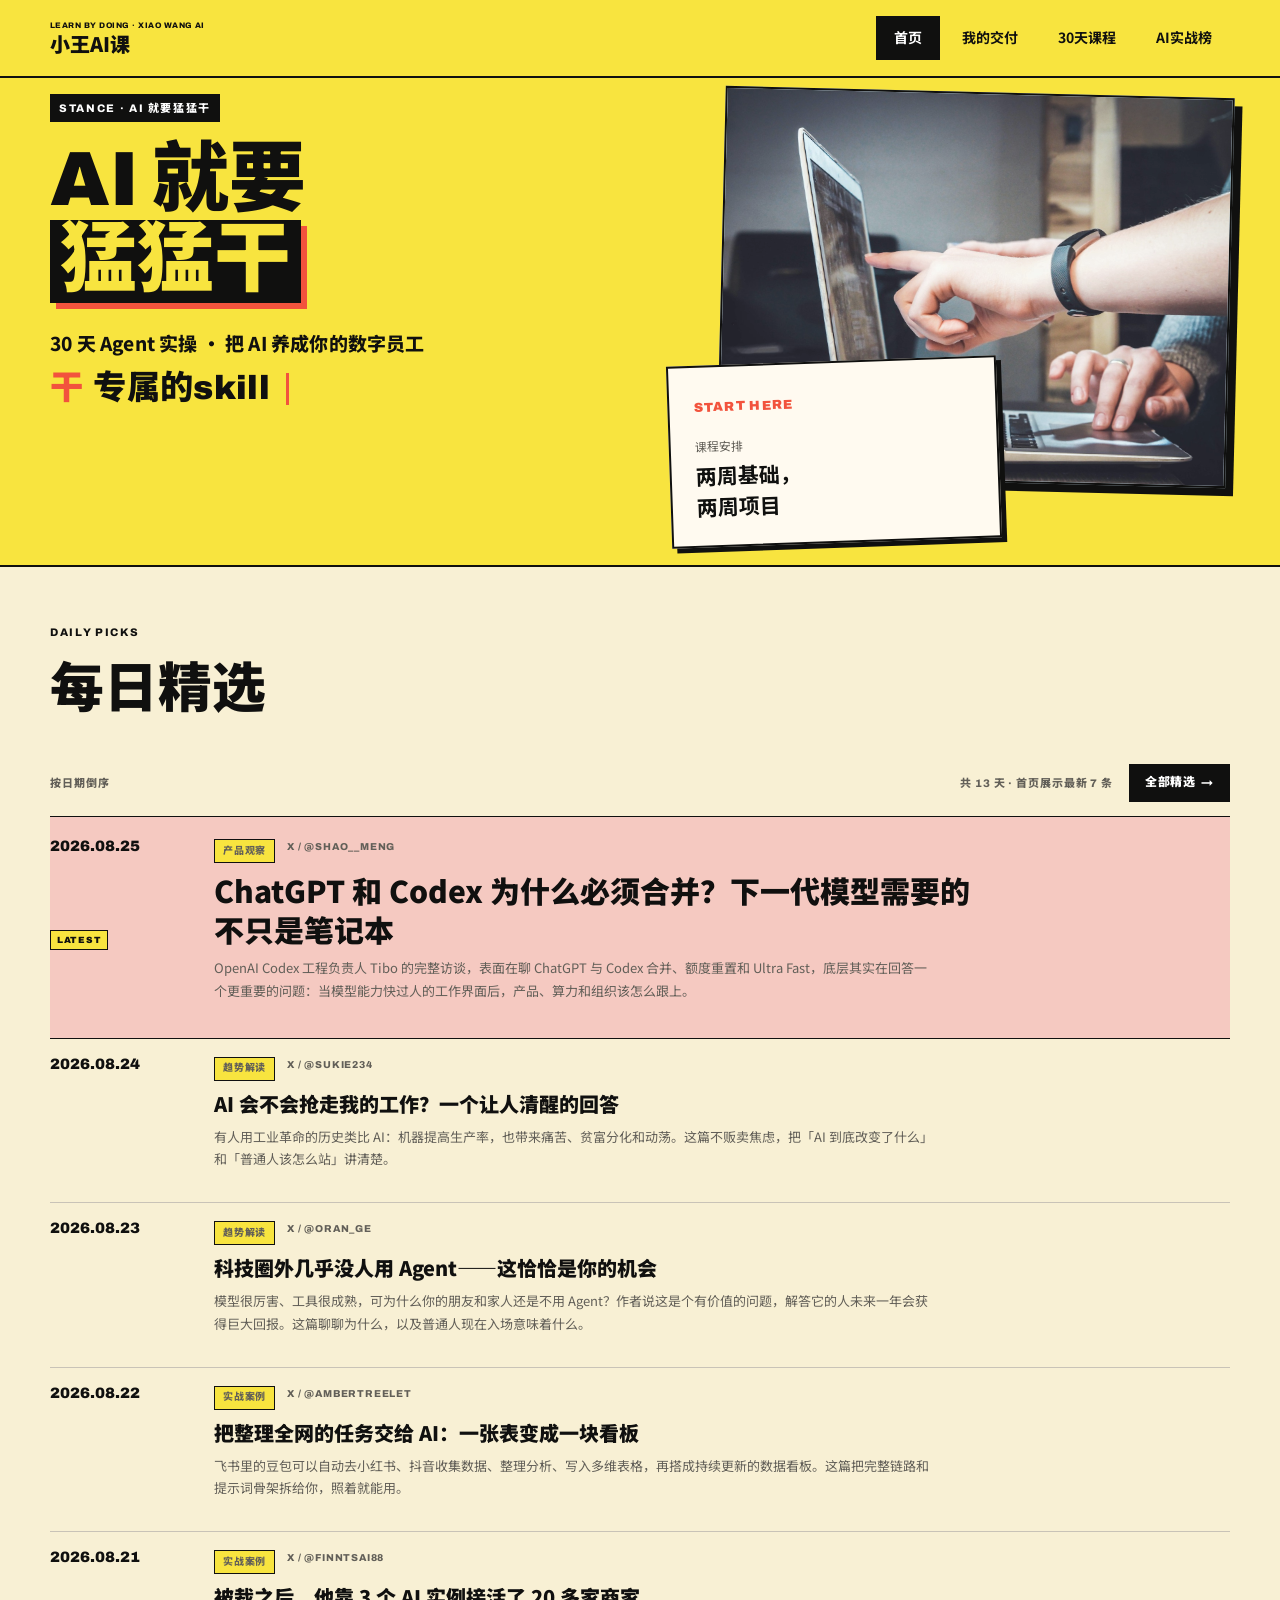
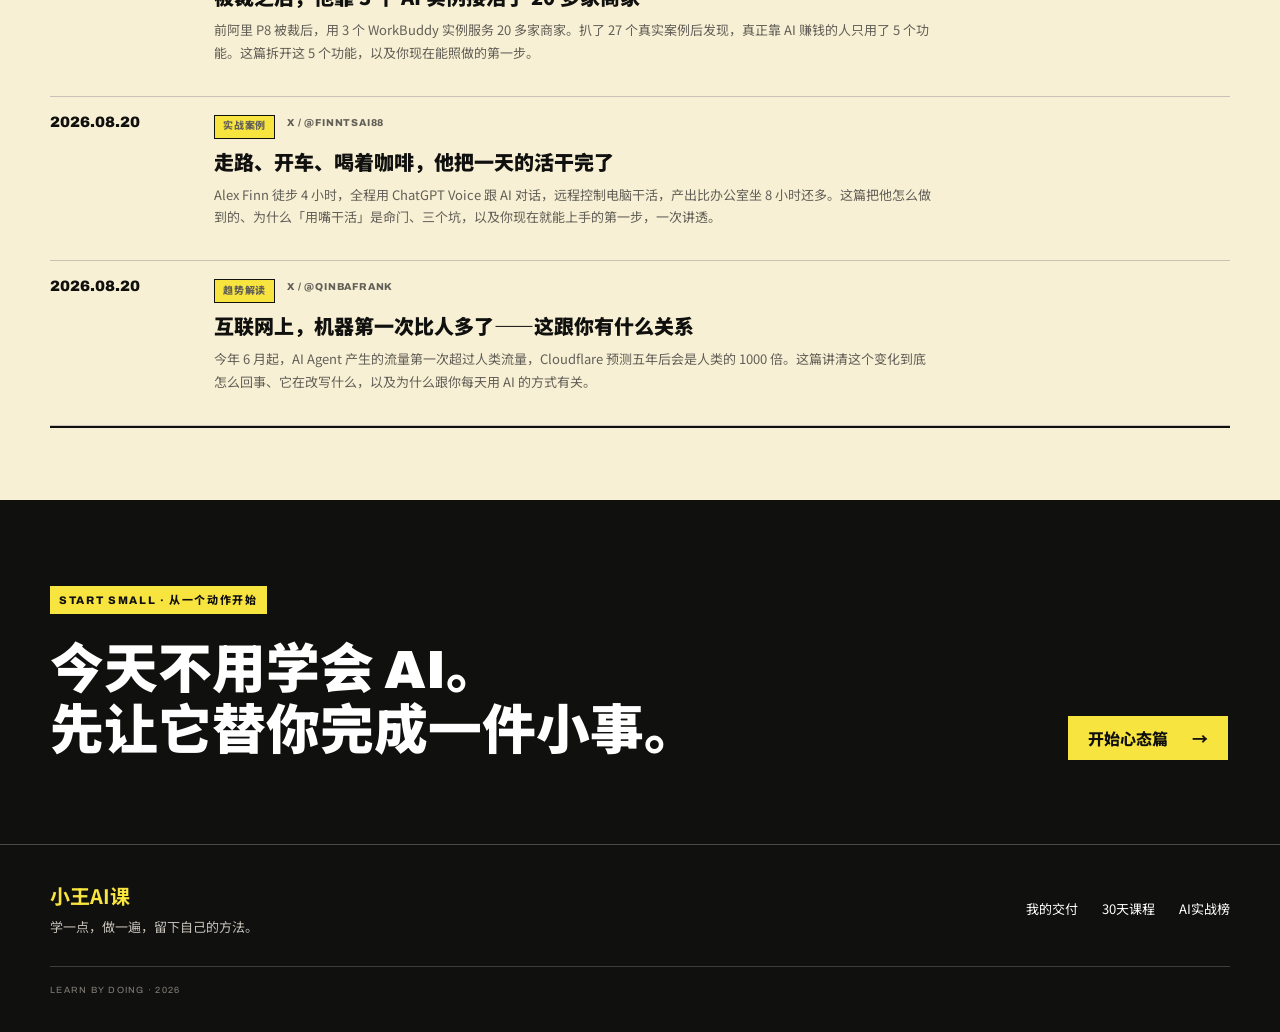
==== commit f20acc63: "Accept email identifiers for lesson unlock" ====
--- a/index.html
+++ b/index.html
@@ -485,6 +485,6 @@
       </div>
     </footer>
 
-    <script src="app.js?v=20260828-lock-soft"></script>
+    <script src="app.js?v=20260828-lock-email"></script>
   </body>
 </html>
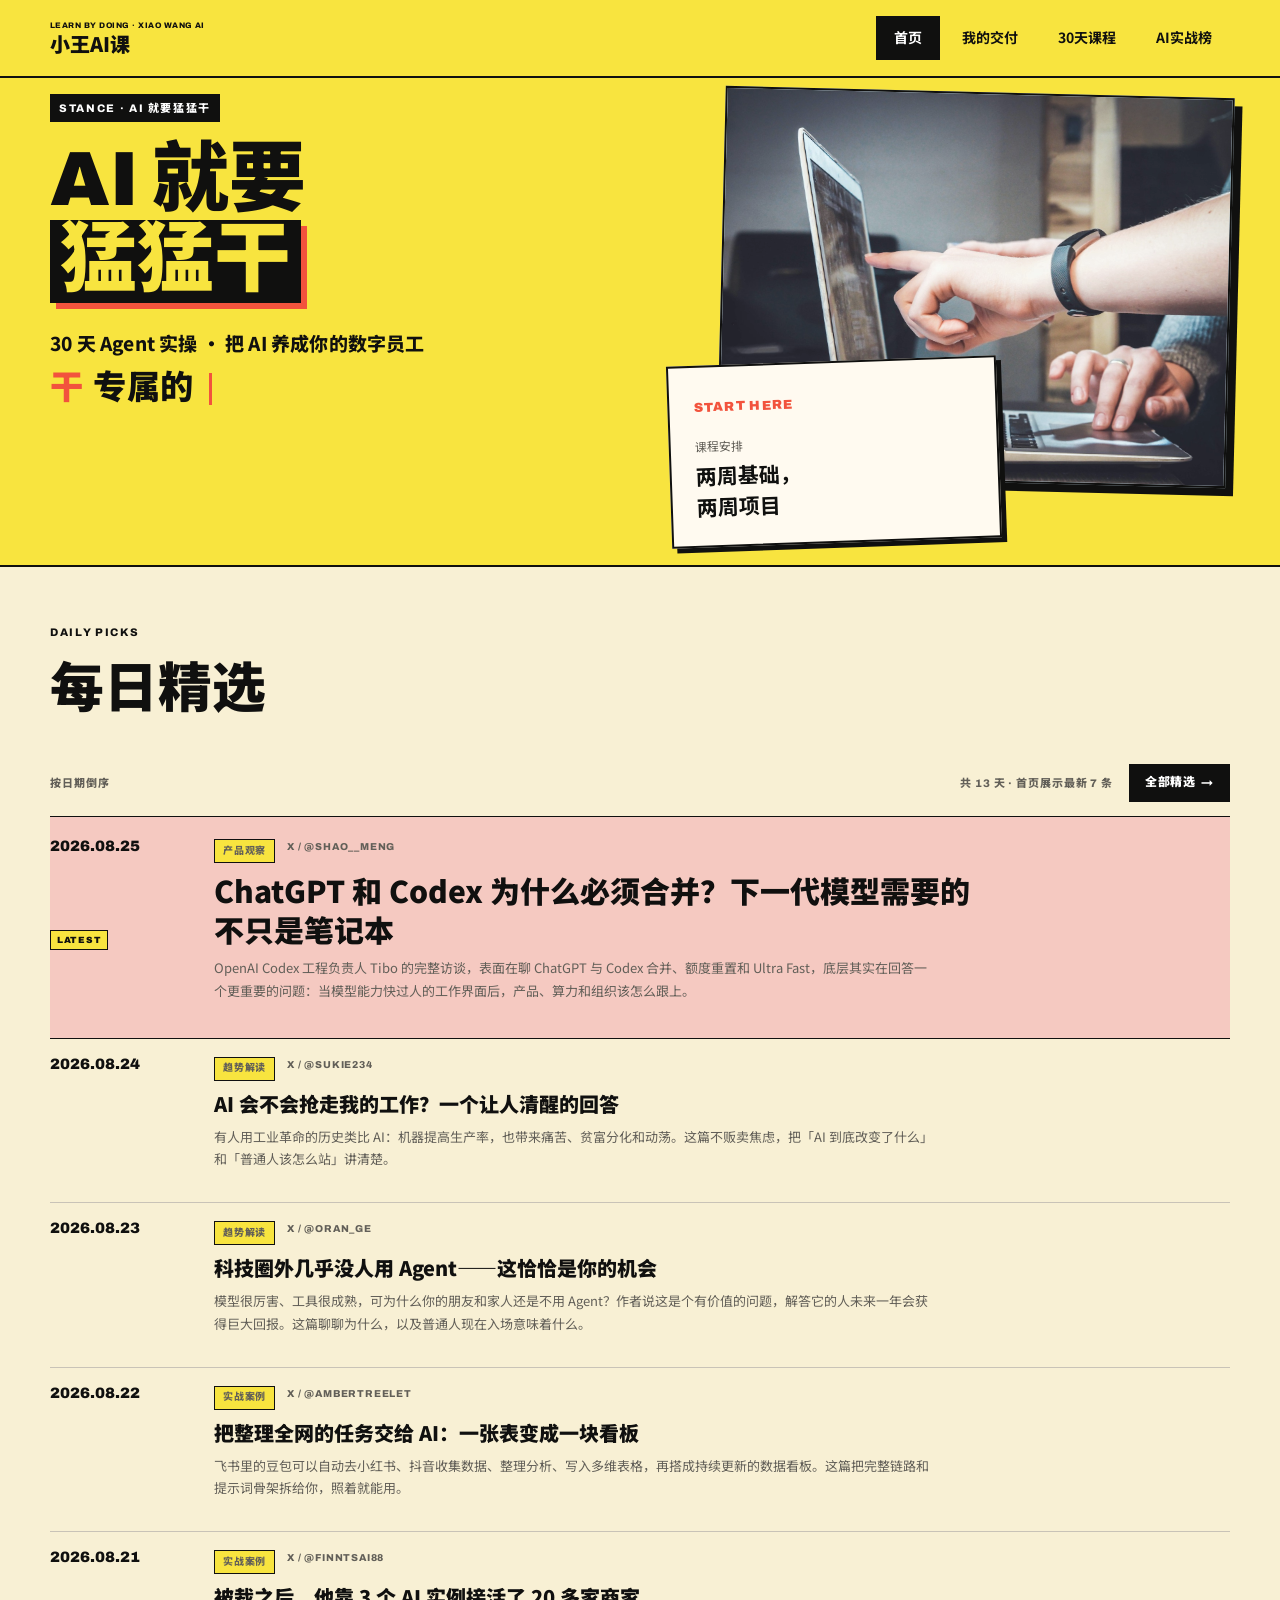
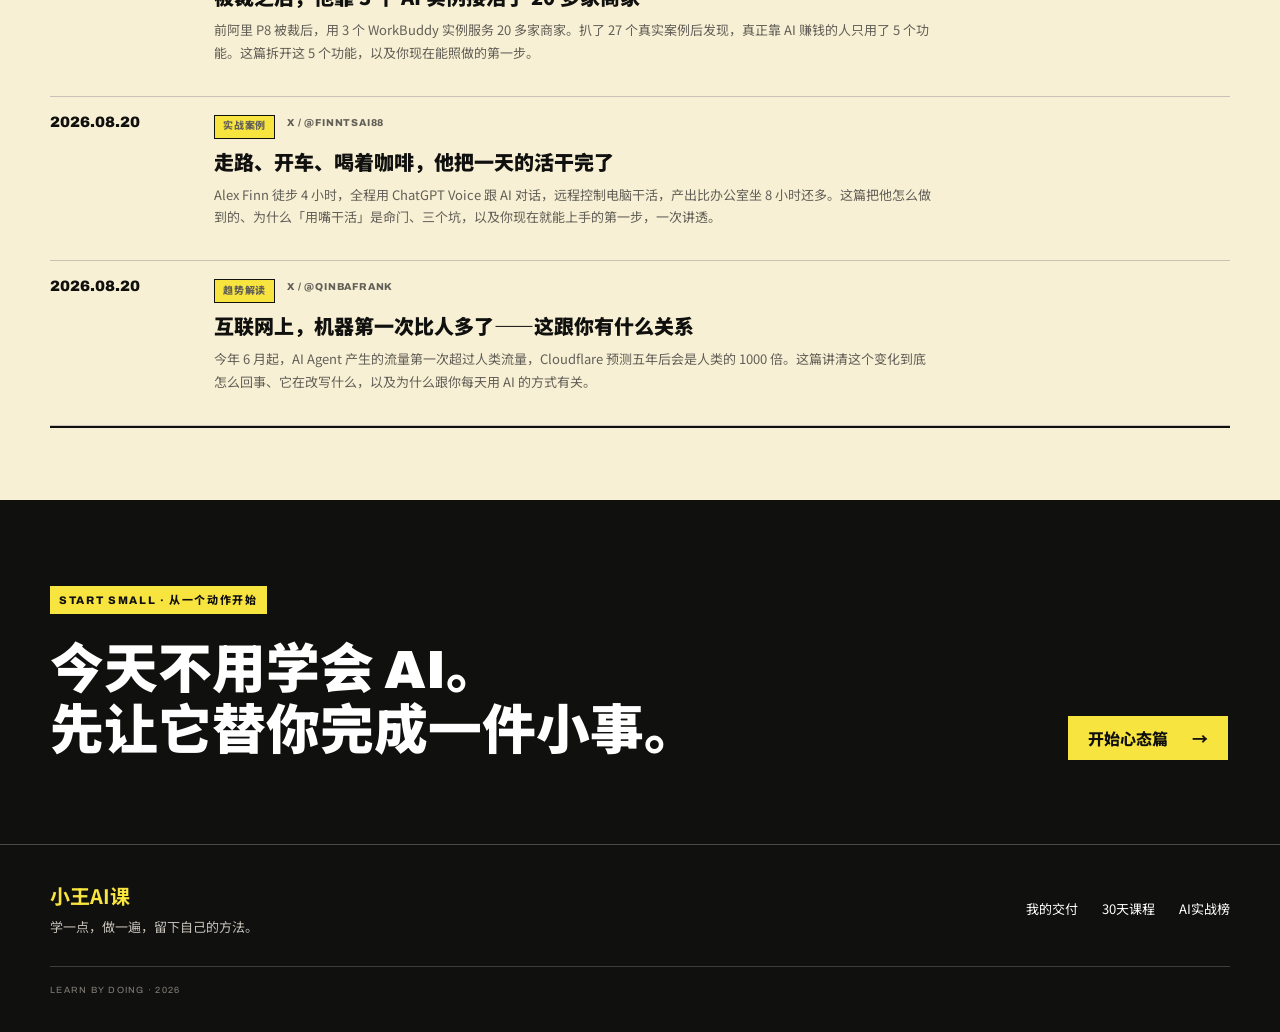
==== commit 5da65c76: "Make course access a one-time global login" ====
--- a/index.html
+++ b/index.html
@@ -485,6 +485,6 @@
       </div>
     </footer>
 
-    <script src="app.js?v=20260828-lock-email"></script>
+    <script src="app.js?v=20260828-global-access"></script>
   </body>
 </html>
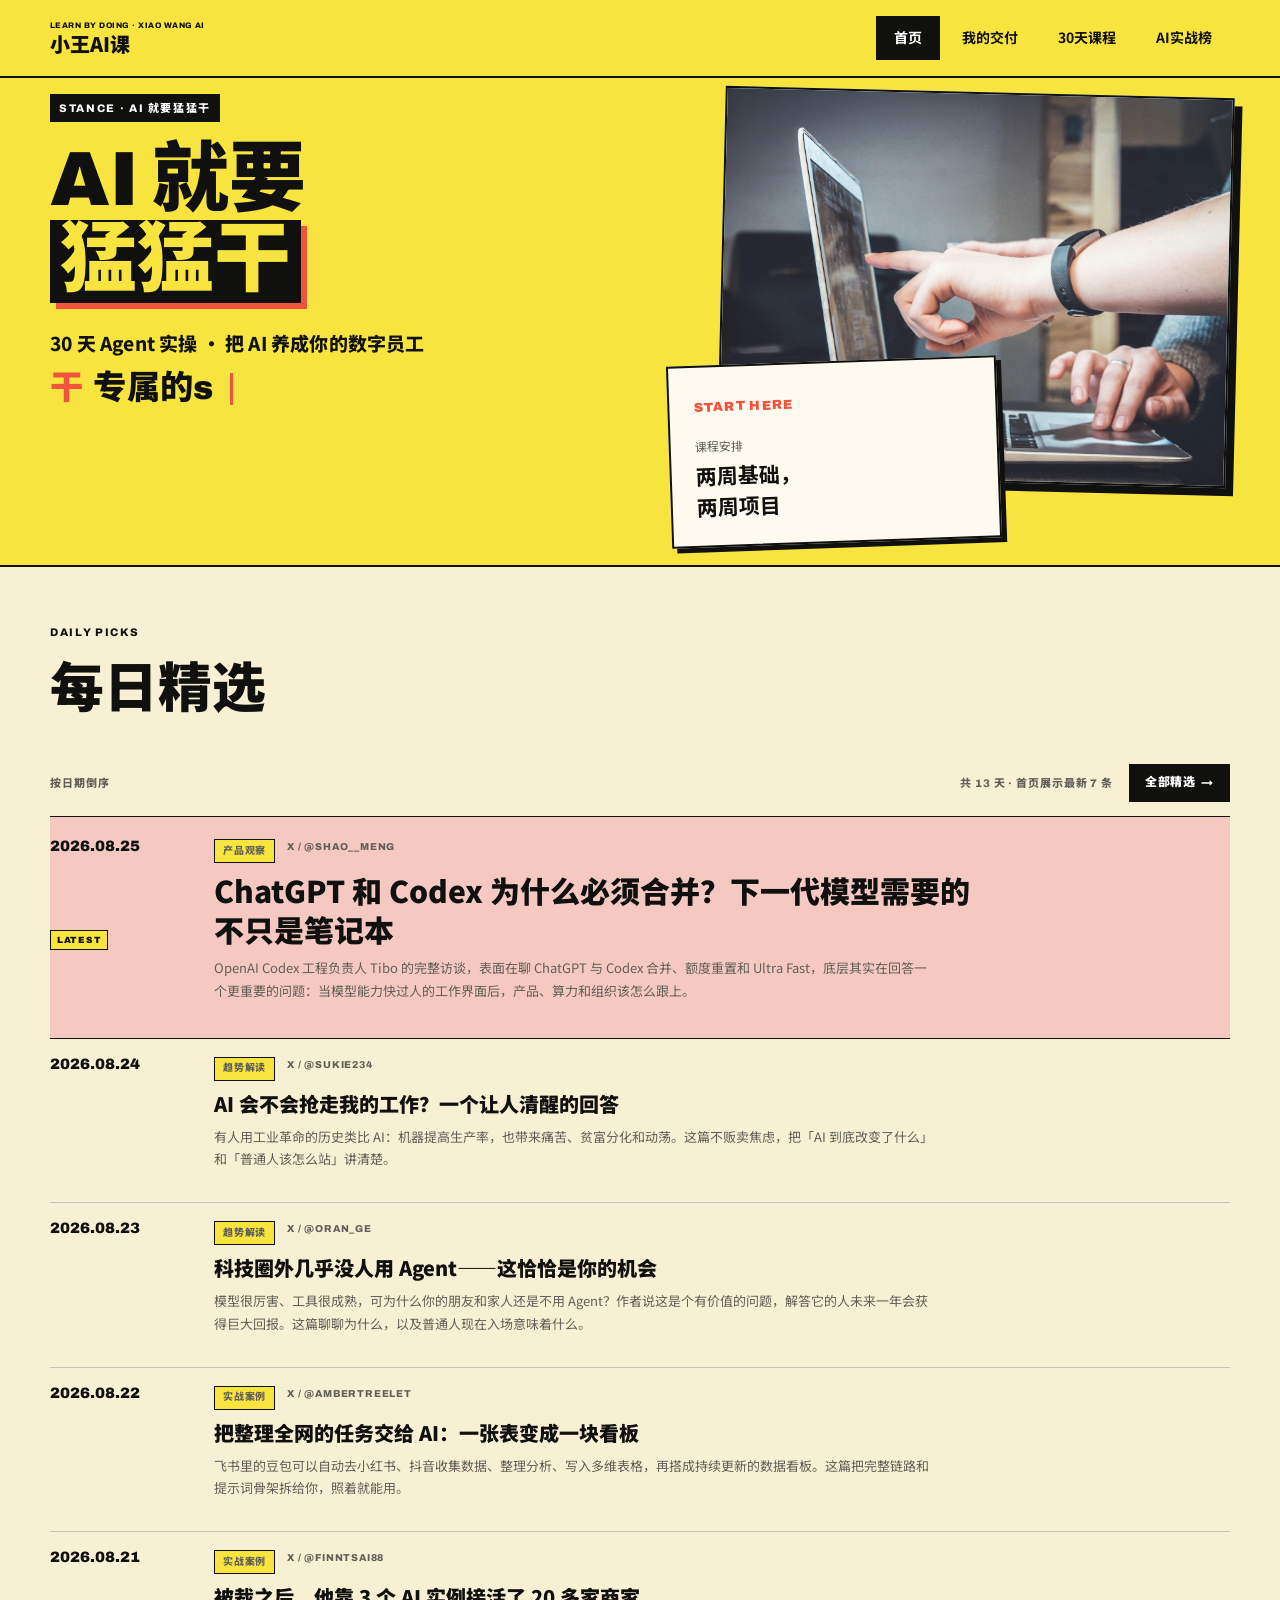
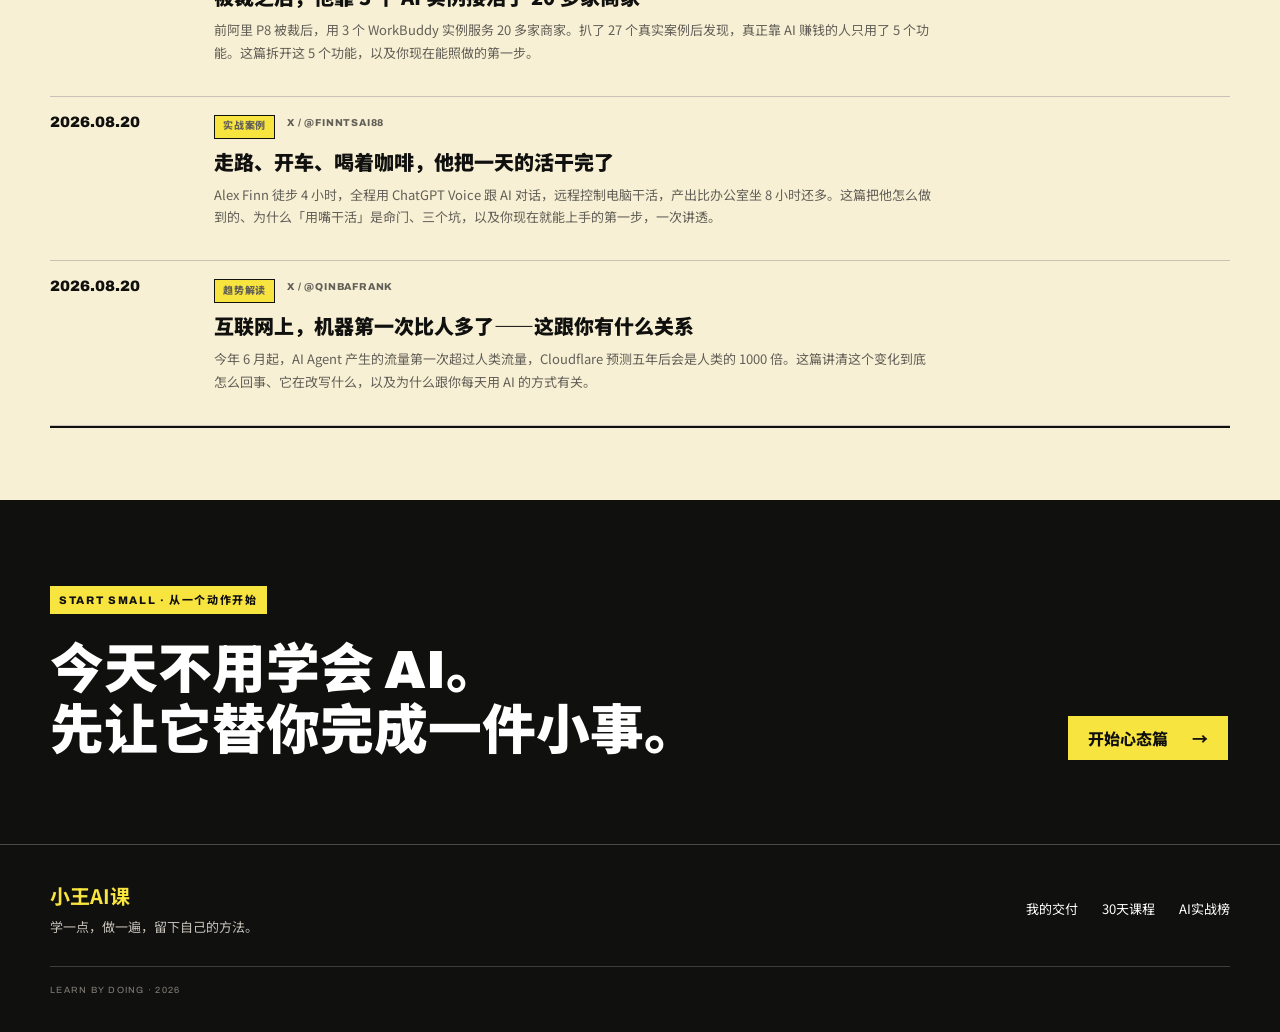
==== commit aab62082: "Refresh favicon with current brand mark" ====
--- a/index.html
+++ b/index.html
@@ -8,8 +8,8 @@
       content="小王AI课：30 天 Agent 实操，把 AI 养成你的数字员工，用场景化 Skill 把 AI 真正用进工作与生活。"
     />
     <meta name="theme-color" content="#f8e43f" />
-    <link rel="icon" href="assets/brand-mark.svg?v=20260826-mark-v2" type="image/svg+xml" />
-    <link rel="shortcut icon" href="assets/brand-mark.svg?v=20260826-mark-v2" type="image/svg+xml" />
+    <link rel="icon" href="assets/brand-mark-current.svg?v=20260828" type="image/svg+xml" />
+    <link rel="shortcut icon" href="assets/brand-mark-current.svg?v=20260828" type="image/svg+xml" />
     <title>小王AI课｜AI 就要猛猛干 · 30 天 Agent 实操，把 AI 养成你的数字员工</title>
     <link rel="preconnect" href="https://fonts.googleapis.com" />
     <link rel="preconnect" href="https://fonts.gstatic.com" crossorigin />
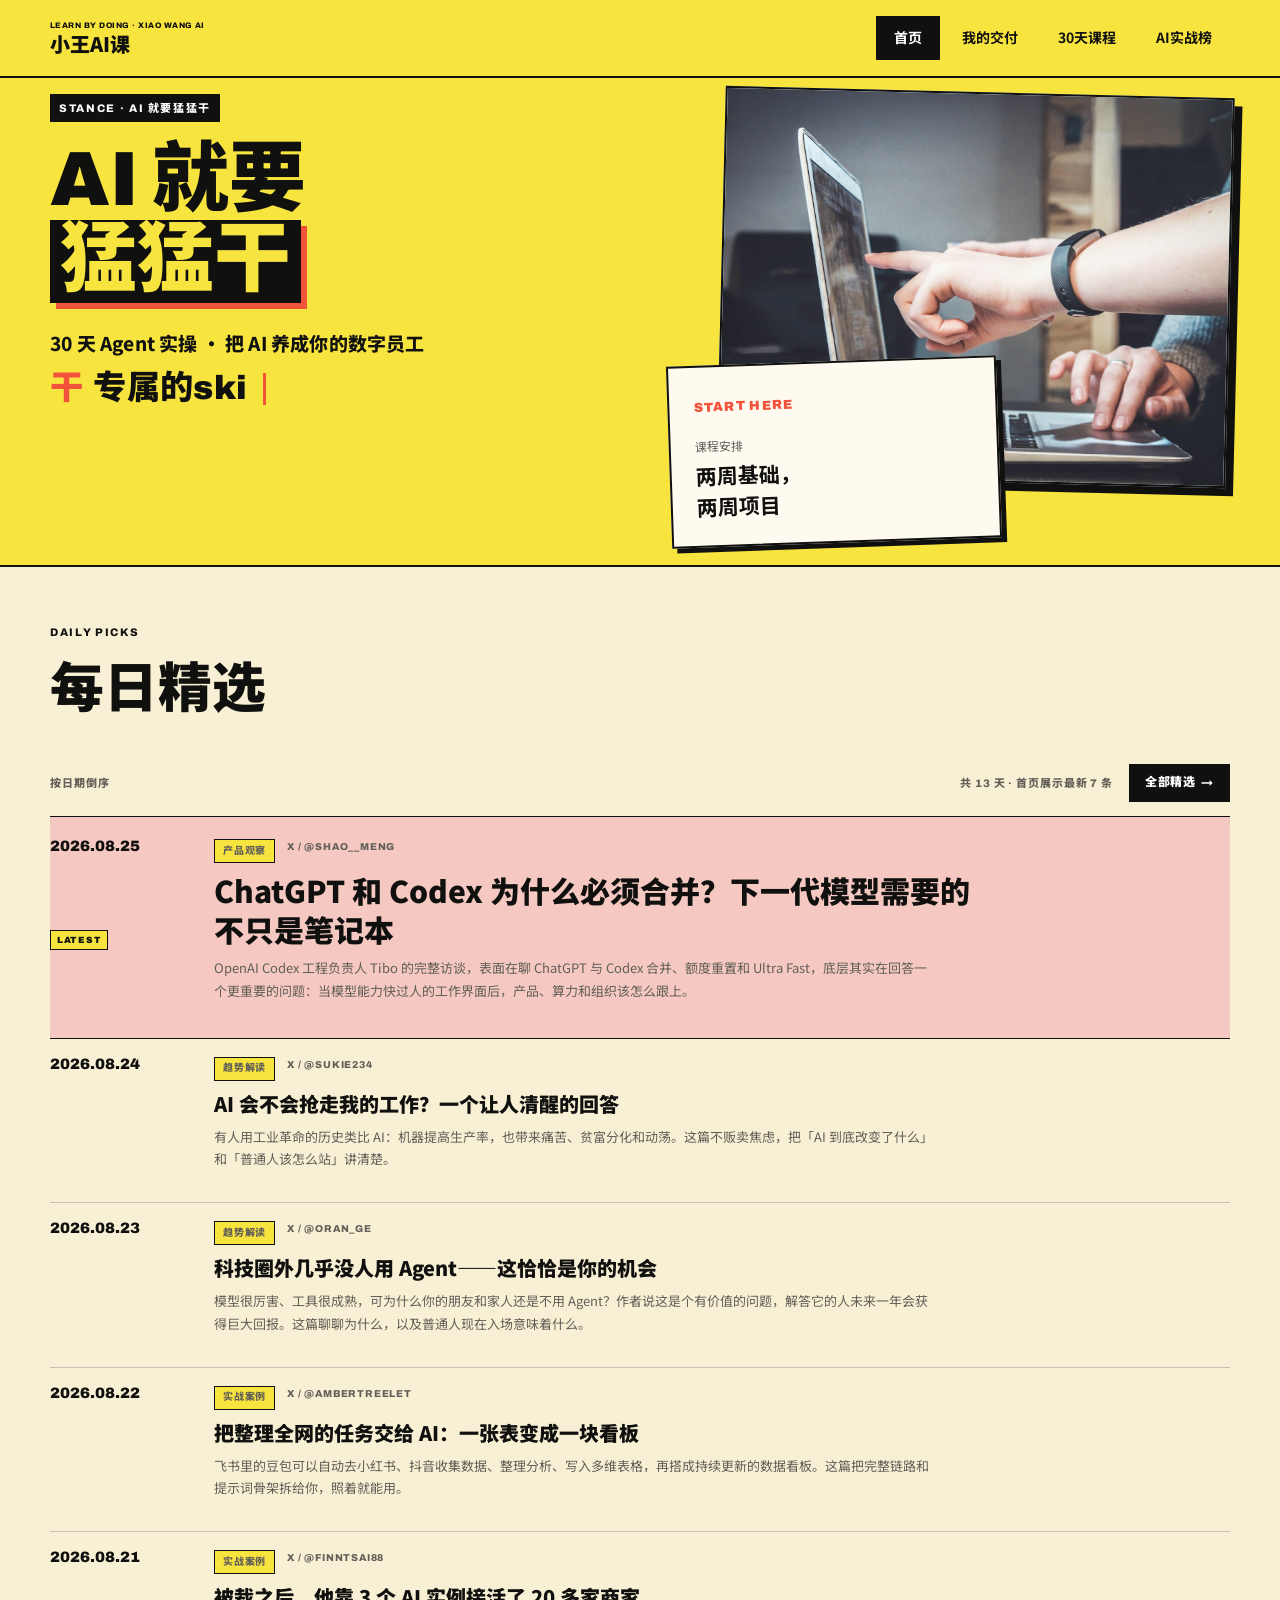
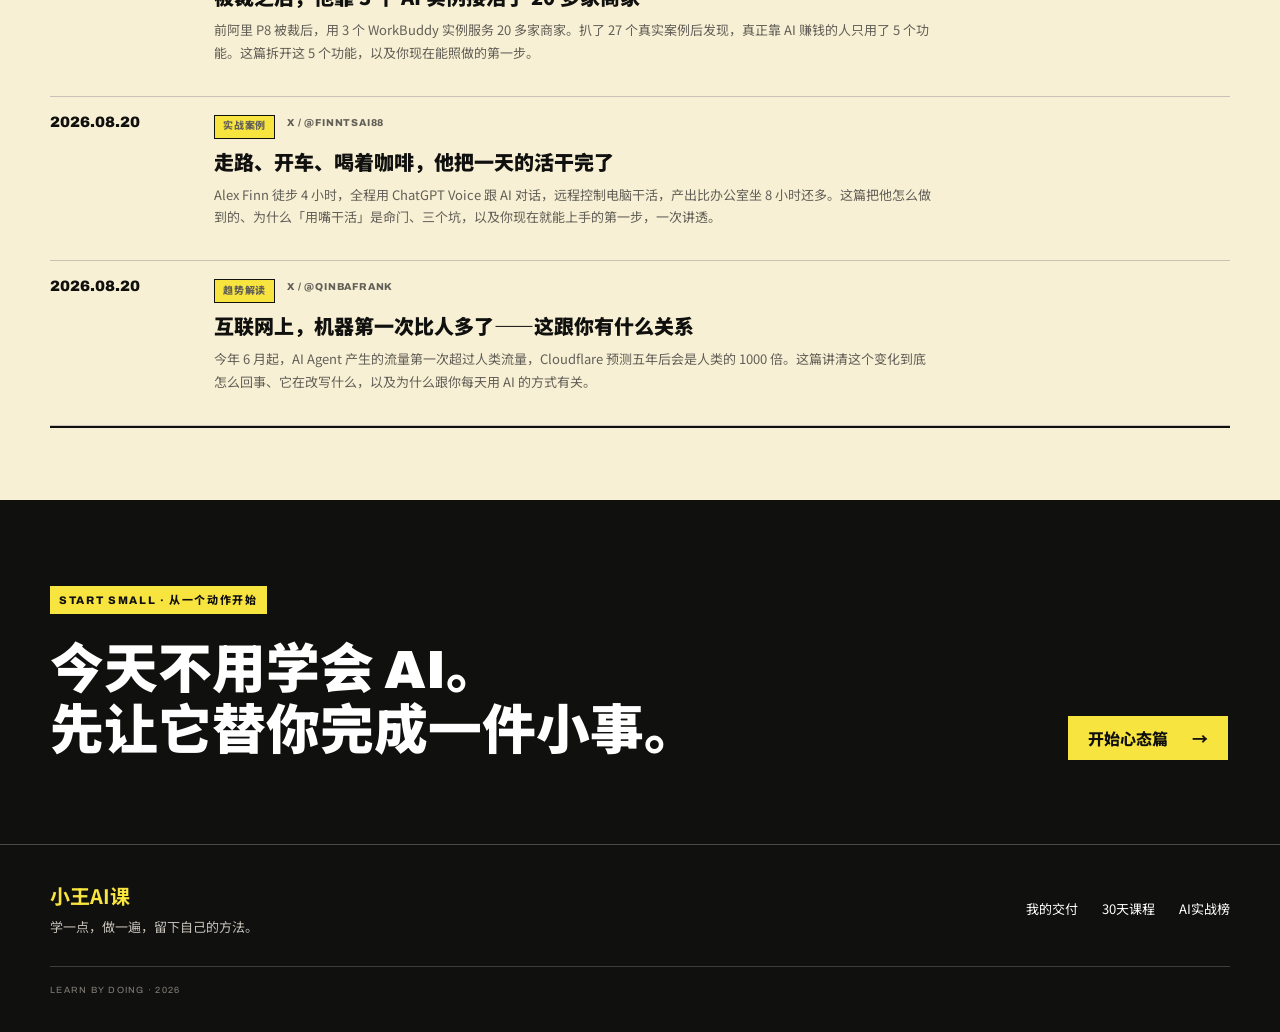
==== commit 0d584b0e: "Simplify course headers and add lesson hover states" ====
--- a/index.html
+++ b/index.html
@@ -17,7 +17,7 @@
       href="https://fonts.googleapis.com/css2?family=Archivo:wght@500;700;800;900&family=Noto+Sans+SC:wght@400;500;600;700;800;900&display=swap"
       rel="stylesheet"
     />
-    <link rel="stylesheet" href="styles.css?v=20260828-access" />
+    <link rel="stylesheet" href="styles.css?v=20260828-course-clean" />
   </head>
   <body>
     <a class="skip-link" href="#main">跳到主要内容</a>
@@ -485,6 +485,6 @@
       </div>
     </footer>
 
-    <script src="app.js?v=20260828-global-access"></script>
+    <script src="app.js?v=20260828-course-clean"></script>
   </body>
 </html>
--- a/styles.css
+++ b/styles.css
@@ -995,6 +995,27 @@
   gap: 16px;
   min-height: 76px;
   border-bottom: 1px solid var(--ink);
+  padding: 0 10px;
+  transition: background-color 160ms ease, transform 160ms ease, padding 160ms ease;
+}
+
+.lesson-item:hover,
+.lesson-item:focus-within {
+  background: #fff6a6;
+  transform: translateX(6px);
+  padding-inline: 16px 10px;
+}
+
+.lesson-item:hover .lesson-number,
+.lesson-item:focus-within .lesson-number {
+  color: var(--red);
+}
+
+.lesson-item:hover .lesson-main strong,
+.lesson-item:focus-within .lesson-main strong {
+  text-decoration: underline;
+  text-decoration-thickness: 2px;
+  text-underline-offset: 4px;
 }
 
 .lesson-number {
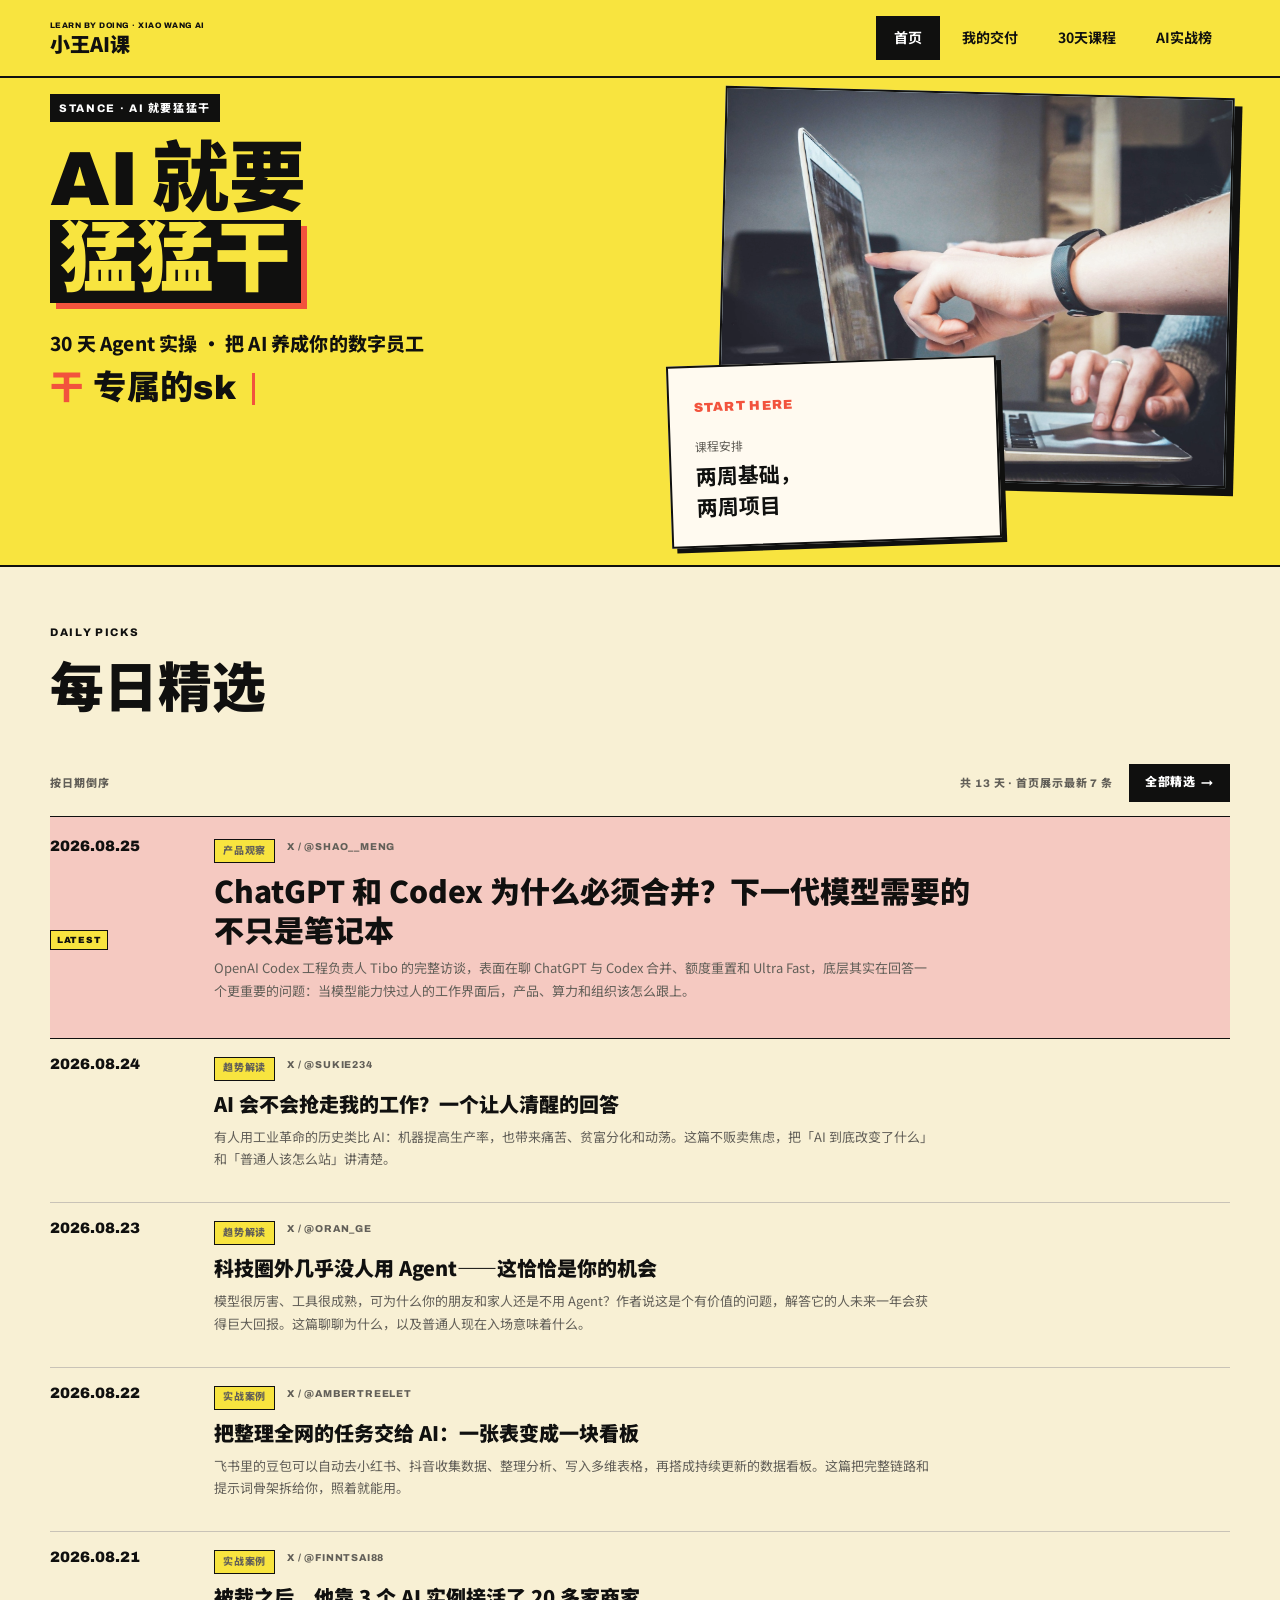
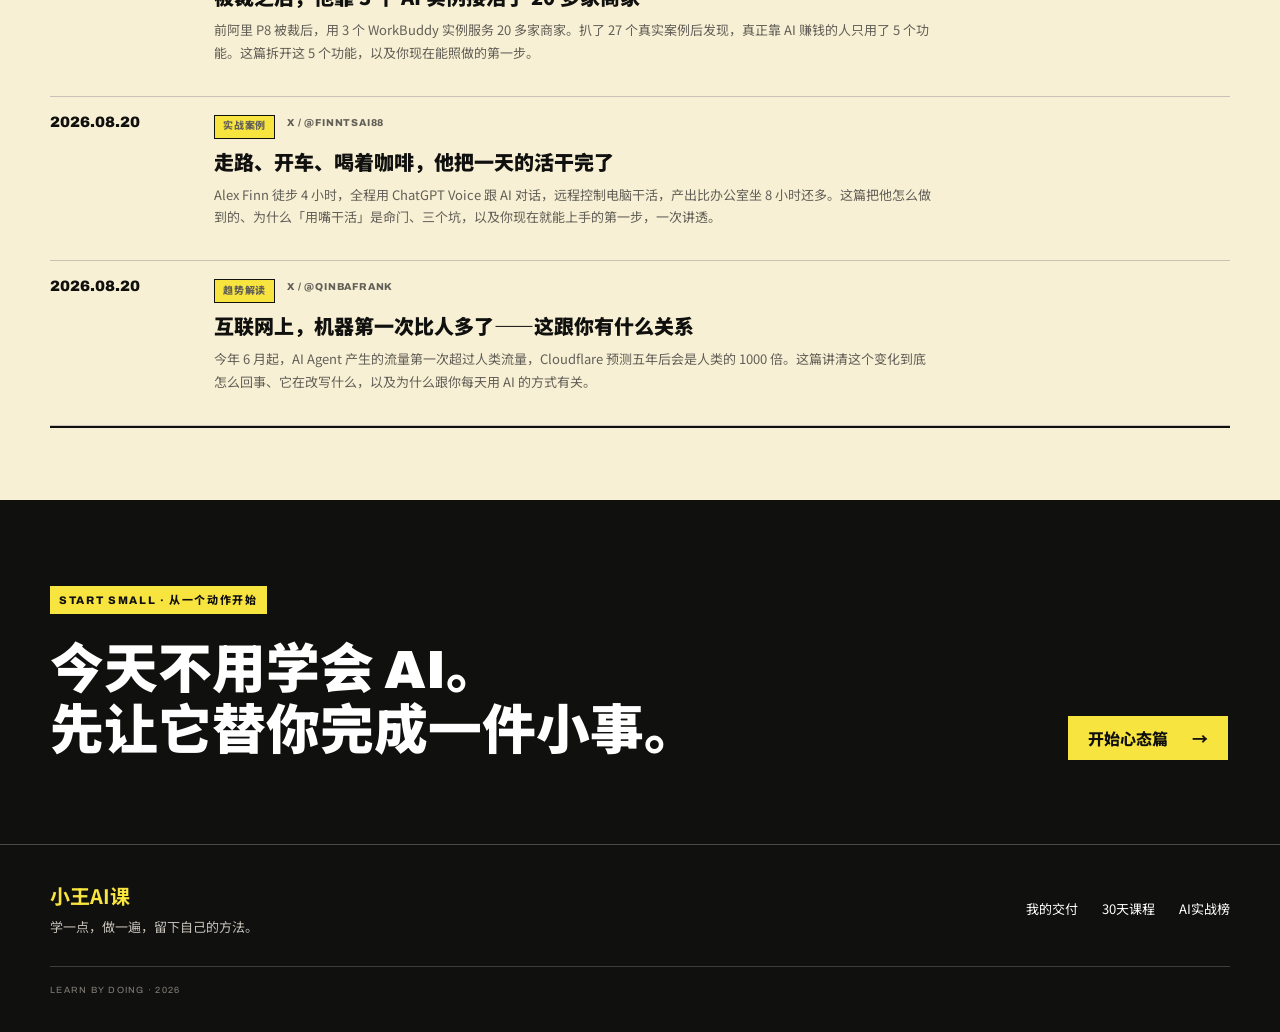
==== commit 70dc5771: "更新课程内容并完善知识库模块" ====
--- a/index.html
+++ b/index.html
@@ -17,7 +17,7 @@
       href="https://fonts.googleapis.com/css2?family=Archivo:wght@500;700;800;900&family=Noto+Sans+SC:wght@400;500;600;700;800;900&display=swap"
       rel="stylesheet"
     />
-    <link rel="stylesheet" href="styles.css?v=20260828-course-clean" />
+    <link rel="stylesheet" href="styles.css?v=20260828-deliverables-yellow" />
   </head>
   <body>
     <a class="skip-link" href="#main">跳到主要内容</a>
@@ -124,7 +124,6 @@
       <section id="deliverables" class="page-view deliverables-page" data-page="deliverables">
         <div class="page-hero deliverables-hero">
           <div class="page-hero-inner">
-            <p class="eyebrow">PURCHASE GUIDE · 购买说明书</p>
             <h1>买之前，<br />先把话说清楚。</h1>
             <p class="page-hero-lead">时间怎么安排、怎么学习、需要什么工具、哪些事情不包含，都写在这里。看清楚，再决定要不要开始。</p>
           </div>
@@ -139,28 +138,29 @@
             </div>
             <div class="ai-levels-gallery-shell">
               <nav class="ai-level-stepper" aria-label="AI六级学习路径">
-                <button class="ai-level-step is-active" type="button" data-level="0"><span>01</span><strong>对话型 AI</strong></button>
-                <button class="ai-level-step" type="button" data-level="1"><span>02</span><strong>基础型 Agent</strong></button>
-                <button class="ai-level-step" type="button" data-level="2"><span>03</span><strong>增强型 Agent</strong></button>
-                <button class="ai-level-step" type="button" data-level="3"><span>04</span><strong>工作流型 Agent</strong></button>
-                <button class="ai-level-step" type="button" data-level="4"><span>05</span><strong>自动化型 Agent</strong></button>
-                <button class="ai-level-step" type="button" data-level="5"><span>06</span><strong>AI 工具开发</strong></button>
+                <button class="ai-level-step is-active" type="button" data-level="0"><span>总览</span><strong>六级分布</strong></button>
+                <button class="ai-level-step" type="button" data-level="1"><span>01</span><strong>对话型 AI</strong></button>
+                <button class="ai-level-step" type="button" data-level="2"><span>02</span><strong>基础型 Agent</strong></button>
+                <button class="ai-level-step" type="button" data-level="3"><span>03</span><strong>增强型 Agent</strong></button>
+                <button class="ai-level-step" type="button" data-level="4"><span>04</span><strong>工作流型 Agent</strong></button>
+                <button class="ai-level-step" type="button" data-level="5"><span>05</span><strong>自动化型 Agent</strong></button>
+                <button class="ai-level-step" type="button" data-level="6"><span>06</span><strong>AI 工具开发</strong></button>
               </nav>
               <div class="ai-level-reader">
                 <div class="ai-level-reader-media">
-                  <button id="ai-level-reader-image-button" class="ai-level-image-button" type="button" data-lightbox-src="assets/ai-levels/01-dialogue.png" data-lightbox-alt="AI能力等级01：对话型AI">
-                    <img id="ai-level-reader-image" src="assets/ai-levels/01-dialogue.png" alt="AI能力等级01：对话型AI" />
+                  <button id="ai-level-reader-image-button" class="ai-level-image-button is-overview" type="button" data-lightbox-src="assets/ai-levels/ai-capability-pyramid-v2.png" data-lightbox-alt="AI能力六级金字塔：对话式AI约70%，基础型Agent约20%，03到06属于增强型Agent，合计约10%">
+                    <img id="ai-level-reader-image" src="assets/ai-levels/ai-capability-pyramid-v2.png" alt="AI能力六级金字塔：对话式AI约70%，基础型Agent约20%，03到06属于增强型Agent，合计约10%" />
                     <span class="ai-level-zoom" aria-hidden="true">放大查看 ↗</span>
                   </button>
                 </div>
                 <div class="ai-level-reader-copy">
-                  <p id="ai-level-reader-kicker" class="eyebrow">LEVEL 01 · 起点</p>
-                  <h2 id="ai-level-reader-title">对话型 AI</h2>
-                  <p id="ai-level-reader-lead" class="ai-level-reader-lead">会问问题，解决单点任务。</p>
+                  <p id="ai-level-reader-kicker" class="eyebrow">OVERVIEW · 六级分布</p>
+                  <h2 id="ai-level-reader-title">AI 能力六级金字塔</h2>
+                  <p id="ai-level-reader-lead" class="ai-level-reader-lead">先看整体，再找到你现在的位置。</p>
                   <dl class="ai-level-reader-facts">
-                    <div><dt>这一等级是怎么回事</dt><dd id="ai-level-reader-about">你有一个随叫随到的 AI 顾问：你提问，它回答；你提供材料，它帮你处理。</dd></div>
-                    <div><dt>什么时候升级</dt><dd id="ai-level-reader-upgrade">开始需要读取多个文件、连续执行多个步骤，或者直接交付工作成果。</dd></div>
-                    <div><dt>什么时候不用升级</dt><dd id="ai-level-reader-enough">如果你的目标只是日常问答、写作和整理，停在这一层就够用。</dd></div>
+                    <div><dt>这张图怎么看</dt><dd id="ai-level-reader-about">越往上，AI 能做的事越复杂，能走到的人越少。</dd></div>
+                    <div><dt>人群大致分布</dt><dd id="ai-level-reader-upgrade">对话式 AI 约 70%，基础型 Agent 约 20%，03 到 06 的增强型 Agent 合计约 10%。</dd></div>
+                    <div><dt>接下来怎么用</dt><dd id="ai-level-reader-enough">点击上方任意一级，查看这一层具体能做什么，再判断自己下一步要补哪项能力。</dd></div>
                   </dl>
                   <div class="ai-level-reader-actions"><button id="ai-level-prev" class="button button-dark" type="button" disabled>← 上一级</button><button id="ai-level-next" class="button button-yellow" type="button">下一级 →</button></div>
                 </div>
@@ -206,16 +206,14 @@
           </section>
 
           <section class="delivery-block delivery-manual" aria-labelledby="delivery-manual-title">
-            <div class="delivery-block-heading"><p class="eyebrow">05 · PURCHASE DETAILS</p><h2 id="delivery-manual-title">购买说明</h2><p>这不是报名门槛，是购买前该被讲清楚的事实。我们不靠社群打卡，也不把你的责任交给 AI。</p></div>
+            <div class="delivery-block-heading"><p class="eyebrow">05 · PURCHASE DETAILS</p><h2 id="delivery-manual-title">购买说明</h2><p>这不是报名门槛，是购买前该被讲清楚的事实。课程采用录播、文档和 30 天答疑，不靠直播打卡，也不把你的责任交给 AI。</p></div>
             <div class="delivery-manual-list">
-              <article class="delivery-manual-item"><span>01</span><div><h3>每周固定直播 2 小时</h3><p>每周六上午 9:00–11:00。会有回放，但建议尽量现场来：课程讲解、集中答疑都发生在直播间。除此之外，请为完成清单留出实践时间。</p></div></article>
-              <article class="delivery-manual-item"><span>02</span><div><h3>直播 + 录播 + 文档</h3><p>你可以现场跟着做，也可以回看录播；课程会提供配套文档，方便在自己的电脑上反复操作和复盘。</p></div></article>
-              <article class="delivery-manual-item"><span>03</span><div><h3>用完成清单，不做逐份作业批改</h3><p>每个模块会有完成清单，让你知道这周要跑通哪些任务、留下哪些成果。重点不是交一份“作业”，而是把自己的真实问题做完。</p></div></article>
-              <article class="delivery-manual-item"><span>04</span><div><h3>答疑只在直播间集中进行</h3><p>问题集中在每周六上午的直播间解决。不设社群，也不提供一对一答疑，把时间留给课程、实践和公开可复用的问题。</p></div></article>
-              <article class="delivery-manual-item"><span>05</span><div><h3>工具预算：先预留 100 元</h3><p>WorkBuddy 等工具可以先从免费能力开始。需要使用 Codex 等付费工具时，建议预留约 100 元人民币的用量；不要求一开始订阅很多工具。</p></div></article>
-              <article class="delivery-manual-item"><span>06</span><div><h3>设备：普通新电脑就够用</h3><p>Windows 和 Mac 都可以。建议使用 2020 年后购买、能稳定联网的电脑；不需要为了上课购买高配设备。</p></div></article>
-              <article class="delivery-manual-item"><span>07</span><div><h3>整体不需要科学上网</h3><p>课程按无需科学上网的方式设计。个别工具能否使用仍以你的账号、地区、网络和工具当时的服务状态为准。</p></div></article>
-              <article class="delivery-manual-item"><span>08</span><div><h3>这些情况不建议报名</h3><p>如果你已经能独立用 AI、Agent、Skill 和自动化稳定完成工作，不再为 AI 发怵，这门入门到实践的课程可能不适合你。只想听、不愿意在电脑上练习，或期待老师替你完成业务的人，也不适合。</p></div></article>
+              <article class="delivery-manual-item"><span>01</span><div><h3>无限录播、无限回看、配套文档</h3><p>购买后可以随时观看课程录播，不限回看次数；每节课配有文档，方便你在自己的电脑上反复操作、复盘和查找。</p></div></article>
+              <article class="delivery-manual-item"><span>02</span><div><h3>30 天答疑，不做作业批改</h3><p>从购买开始提供 30 天答疑时间，课程理解、操作卡点和方向判断都可以提问。请尽量在每天 21:00 前提问和沟通，21:00 之后不答疑；答疑不包含逐份作业批改，也不代替你完成任务。</p></div></article>
+              <article class="delivery-manual-item"><span>03</span><div><h3>工具预算：先预留 100 元</h3><p>WorkBuddy 等工具可以先从免费能力开始。需要使用 Codex 等付费工具时，建议预留约 100 元人民币的用量；不要求一开始订阅很多工具。</p></div></article>
+              <article class="delivery-manual-item"><span>04</span><div><h3>设备：普通新电脑就够用</h3><p>Windows 和 Mac 都可以。建议使用 2020 年后购买、能稳定联网的电脑；不需要为了上课购买高配设备。</p></div></article>
+              <article class="delivery-manual-item"><span>05</span><div><h3>整体不需要科学上网</h3><p>课程按无需科学上网的方式设计。个别工具能否使用仍以你的账号、地区、网络和工具当时的服务状态为准。</p></div></article>
+              <article class="delivery-manual-item"><span>06</span><div><h3>这些情况不建议报名</h3><p>如果你已经能独立用 AI、Agent、Skill 和自动化稳定完成工作，不再为 AI 发怵，这门入门到实践的课程可能不适合你。只想听、不愿意在电脑上练习，或期待老师替你完成业务的人，也不适合。</p></div></article>
             </div>
           </section>
 
@@ -226,12 +224,13 @@
       <section id="course" class="page-view course-page" data-page="course">
         <div class="page-hero">
           <div class="page-hero-inner">
-            <p class="eyebrow">COURSE · 30天课程</p>
-            <h1>30天，<br />跟着官方节奏走。</h1>
-            <p class="page-hero-lead">系统性降低你的摸索成本。</p>
+            <div class="course-hero-copy">
+              <h1>30天，<br />跟着官方节奏走。</h1>
+              <p class="page-hero-lead">系统性降低你的摸索成本。</p>
+            </div>
             <a class="course-card-library-link" href="preview-cards.html" target="_blank" rel="noopener">
               <span>
-                <small>课程重点速览 · 直播展示</small>
+                <small>课程重点速览 · 录播预览</small>
                 <strong>查看全部课程卡片</strong>
               </span>
               <b aria-hidden="true">↗</b>
@@ -485,6 +484,6 @@
       </div>
     </footer>
 
-    <script src="app.js?v=20260828-course-clean"></script>
+    <script src="app.js?v=20260829-lesson-bindings"></script>
   </body>
 </html>
--- a/styles.css
+++ b/styles.css
@@ -1011,13 +1011,6 @@
   color: var(--red);
 }
 
-.lesson-item:hover .lesson-main strong,
-.lesson-item:focus-within .lesson-main strong {
-  text-decoration: underline;
-  text-decoration-thickness: 2px;
-  text-underline-offset: 4px;
-}
-
 .lesson-number {
   font-family: var(--display);
   font-size: 14px;
@@ -1349,6 +1342,29 @@
   background: var(--paper);
 }
 
+.course-page .page-hero-inner {
+  min-height: clamp(300px, 36vh, 390px);
+  grid-template-columns: minmax(0, 1fr) minmax(280px, 440px);
+  align-items: center;
+  gap: clamp(32px, 7vw, 100px);
+}
+
+.course-hero-copy {
+  display: grid;
+  gap: 16px;
+}
+
+.course-page .course-card-library-link {
+  width: 100%;
+  margin-top: 0;
+}
+
+@media (min-width: 981px) and (max-height: 950px) {
+  .course-page .page-hero-inner {
+    min-height: calc(clamp(300px, 36vh, 390px) + 12px);
+  }
+}
+
 .course-hero-board {
   display: grid;
   grid-template-columns: repeat(3, minmax(0, 1fr));
@@ -1864,7 +1880,7 @@
 
 .ai-level-stepper {
   display: grid;
-  grid-template-columns: repeat(6, minmax(0, 1fr));
+  grid-template-columns: repeat(7, minmax(0, 1fr));
   margin-bottom: 42px;
   border-block: var(--line);
 }
@@ -1919,7 +1935,22 @@
 
 .ai-level-reader-media {
   width: 100%;
+  aspect-ratio: 2 / 3;
   margin: 0 auto;
+}
+
+.ai-level-reader-media .ai-level-image-button {
+  height: 100%;
+}
+
+.ai-level-image-button.is-overview {
+  background: #f5f0e6;
+}
+
+.ai-level-image-button.is-overview img {
+  height: 100%;
+  aspect-ratio: auto;
+  object-fit: contain;
 }
 
 .ai-level-reader-copy {
@@ -2008,6 +2039,26 @@
 .deliverables-page .delivery-levels .ai-levels-gallery-shell {
   width: 100%;
   padding: 26px 0 0;
+}
+
+.deliverables-page .ai-levels-overview {
+  max-width: 1180px;
+  margin: 0 0 48px;
+}
+
+.deliverables-page .ai-levels-overview img {
+  display: block;
+  width: 100%;
+  height: auto;
+  border: var(--line);
+  box-shadow: 7px 7px 0 var(--ink);
+}
+
+.deliverables-page .ai-levels-overview figcaption {
+  margin-top: 14px;
+  color: var(--muted);
+  font-size: 13px;
+  line-height: 1.5;
 }
 
 .deliverables-page .delivery-levels .ai-level-stepper {
@@ -2087,6 +2138,10 @@
 
   .deliverables-page .delivery-levels .ai-level-stepper {
     margin-bottom: 26px;
+  }
+
+  .deliverables-page .ai-levels-overview {
+    margin-bottom: 34px;
   }
 
   .deliverables-page .delivery-levels .ai-level-reader {
@@ -2481,6 +2536,7 @@
 
   .ai-level-reader-media {
     width: 100%;
+    aspect-ratio: 2 / 3;
   }
 
   .ai-level-reader-copy {
@@ -2516,6 +2572,15 @@
 
   .course-hero-board {
     grid-template-columns: 1fr;
+  }
+
+  .course-page .page-hero-inner {
+    grid-template-columns: 1fr;
+    gap: 30px;
+  }
+
+  .course-page .course-card-library-link {
+    width: min(100%, 440px);
   }
 
   .course-hero-board > div {
@@ -3062,7 +3127,7 @@
   line-height: 1.65 !important;
 }
 
-.lesson-necessity ul {
+.lesson-necessity ol {
   max-width: 42em;
   margin: 0;
   padding-left: 1.2em;
@@ -5175,9 +5240,13 @@
 }
 
 /* Final cascade for the original “我能交付” page. */
-.deliverables-page .deliverables-hero { background: var(--paper-deep); border-bottom: 0; }
-.deliverables-page .page-hero-inner { min-height: clamp(330px, 42vh, 460px); padding: 72px 0; }
-.deliverables-page .deliverables-shell { padding: 72px 0 96px; }
+.deliverables-page .deliverables-hero { background: var(--yellow) !important; border-bottom: var(--line) !important; }
+.deliverables-page .page-hero-inner { min-height: clamp(300px, 36vh, 390px); padding: 45px 0 !important; }
+.deliverables-page .deliverables-shell { padding: 32px 0 96px; }
+.deliverables-page .delivery-levels { margin-top: 24px; padding-top: 24px; }
+html body .deliverables-page .page-hero-inner { min-height: clamp(300px, 36vh, 390px) !important; padding: 45px 0 !important; }
+html body .deliverables-page .deliverables-shell { padding-top: 32px !important; }
+html body .deliverables-page .delivery-levels { margin-top: 24px !important; padding-top: 24px !important; }
 .deliverables-page .delivery-block + .delivery-block { margin-top: 88px; }
 .deliverables-page .delivery-block-heading { display: grid; grid-template-columns: minmax(260px, .78fr) minmax(0, 1.22fr); column-gap: 56px; align-items: end; margin-bottom: 28px; padding-bottom: 20px; border-bottom: var(--line); }
 .deliverables-page .delivery-block-heading .eyebrow { grid-column: 1 / -1; margin-bottom: 12px; color: var(--red); }
@@ -5218,8 +5287,8 @@
 .deliverables-page .delivery-closing-mark { font-size: 34px; }
 
 @media (max-width: 760px) {
-  .deliverables-page .page-hero-inner { min-height: 0; padding: 52px 0; }
-  .deliverables-page .deliverables-shell { padding: 52px 0 76px; }
+  .deliverables-page .page-hero-inner { min-height: 0; padding: 42px 0 38px; }
+  .deliverables-page .deliverables-shell { padding: 40px 0 76px; }
   .deliverables-page .delivery-block + .delivery-block { margin-top: 62px; }
   .deliverables-page .delivery-block-heading { grid-template-columns: 1fr; gap: 14px; margin-bottom: 22px; }
   .deliverables-page .delivery-output-grid,
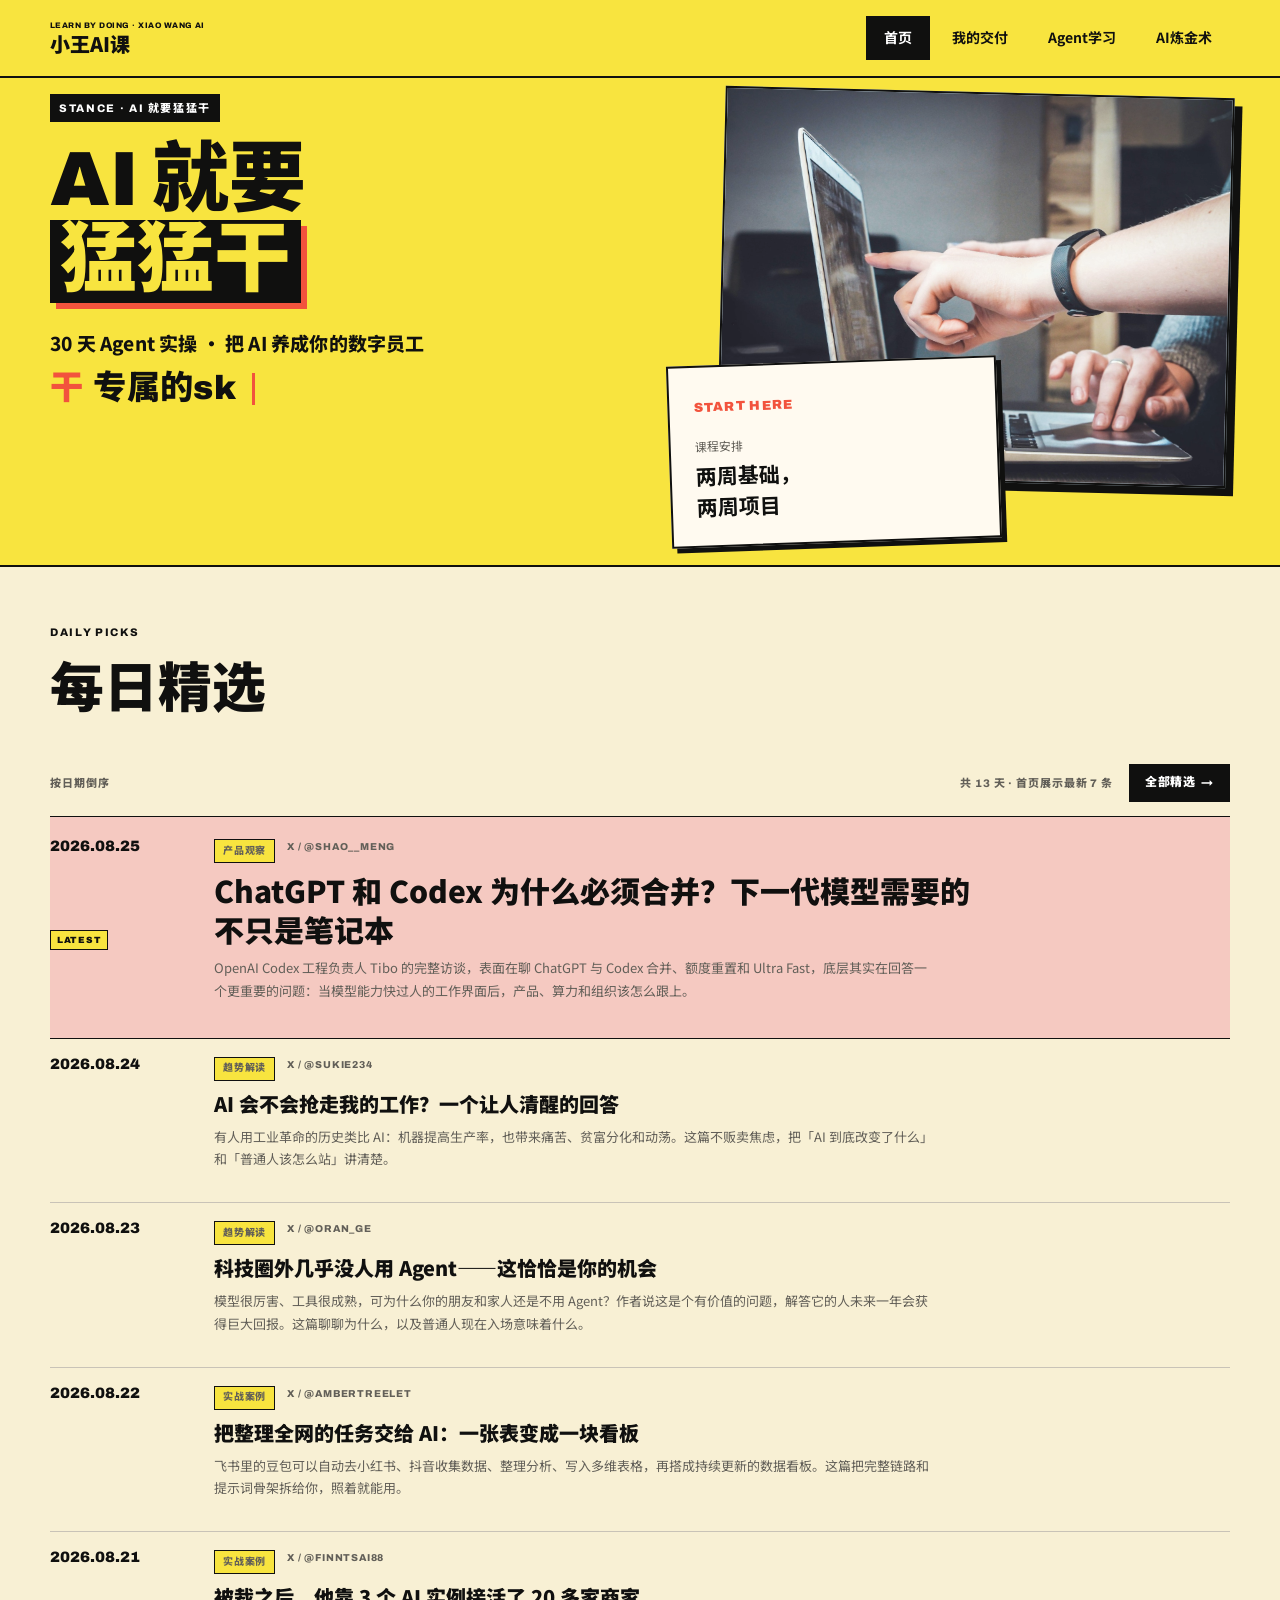
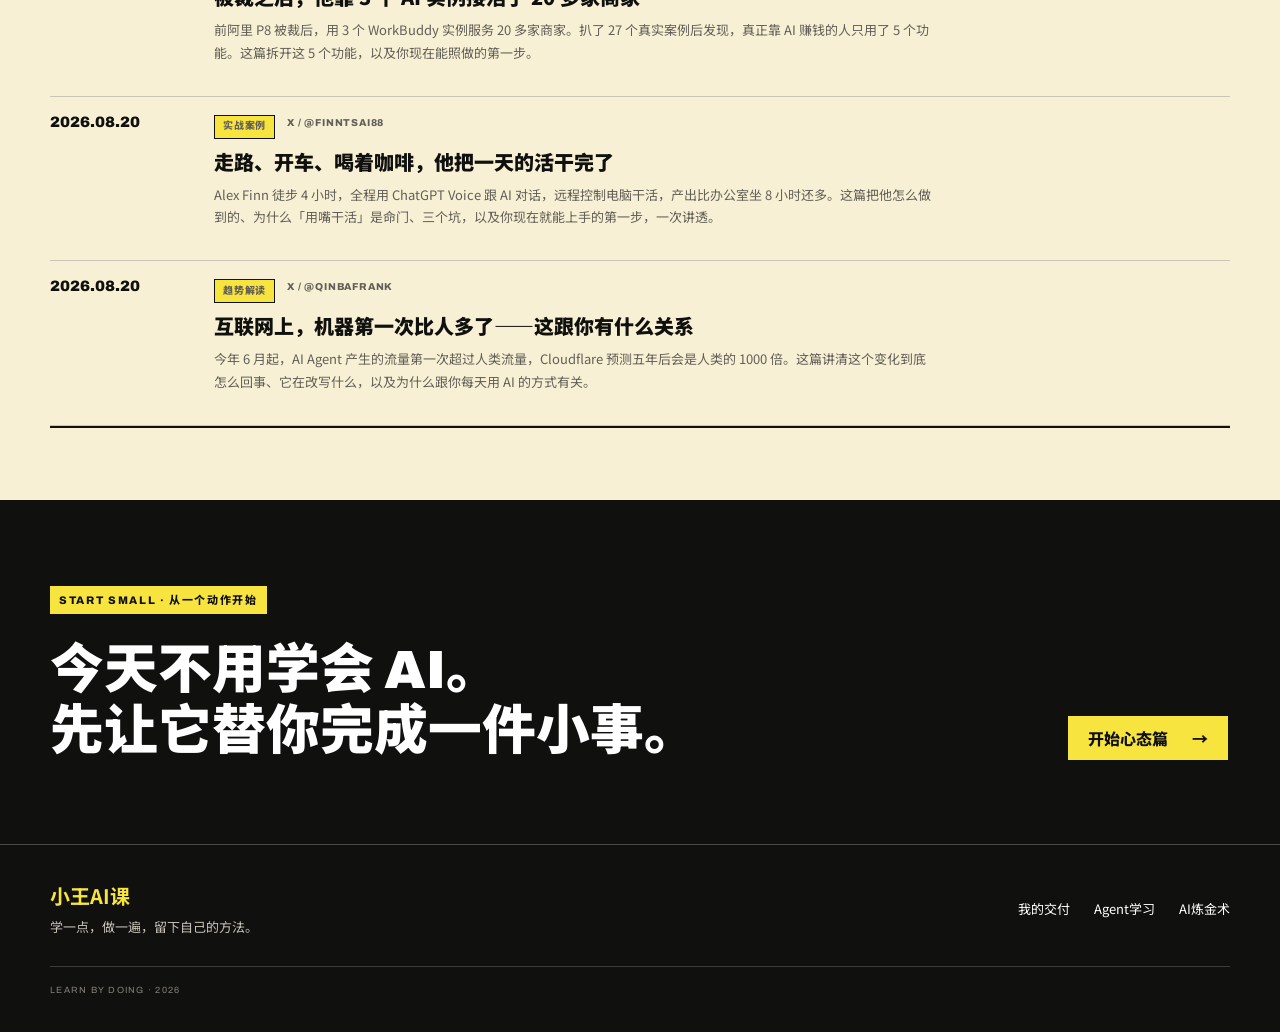
==== commit b63b0d40: "Update Agent learning delivery copy" ====
--- a/index.html
+++ b/index.html
@@ -38,8 +38,8 @@
         <nav id="site-nav" class="site-nav" aria-label="主导航">
           <a class="active" href="#today">首页</a>
           <a href="#deliverables">我的交付</a>
-          <a href="#course">30天课程</a>
-          <a href="#ai-practice">AI实战榜</a>
+          <a href="#course">Agent学习</a>
+          <a href="#ai-practice">AI炼金术</a>
         </nav>
       </div>
     </header>
@@ -188,10 +188,10 @@
               <article class="delivery-output-item delivery-output-item--apricot"><span class="delivery-index">05</span><div><h3>做一个自己的 AI 工具</h3><p>从一个真实需求出发，把页面、内容、交互和上线串起来，做成别人看得见、自己能继续迭代的工具。</p></div><strong>一个能运行、能展示、可继续迭代的 AI 工具</strong></article>
             </div>
             <aside class="delivery-practice-promise" aria-labelledby="delivery-practice-promise-title">
-              <p class="eyebrow">MY PRACTICE PROMISE · AI实战榜</p>
+              <p class="eyebrow">MY PRACTICE PROMISE · AI炼金术</p>
               <h3 id="delivery-practice-promise-title">每一项，都要先在真实场景里跑出来。</h3>
-              <p>我会持续把真正做成、能运行、在市面上不常见的 Skill、工作流和 AI 工具放到 AI实战榜。不是把新工具摆上来，而是从一个具体麻烦出发，做到有人能用、能复用、能继续变好，才算上榜。</p>
-              <a href="#ai-practice">看 AI实战榜 <span aria-hidden="true">→</span></a>
+              <p>我会持续把真正做成、能运行、在市面上不常见的 Skill、工作流和 AI 工具放进 AI炼金术。不是把新工具摆上来，而是从一个具体麻烦出发，做到有人能用、能复用、能继续变好，才值得收录。</p>
+              <a href="#ai-practice">看 AI炼金术 <span aria-hidden="true">→</span></a>
             </aside>
           </section>
 
@@ -205,15 +205,24 @@
             </div>
           </section>
 
+          <section class="delivery-block delivery-manual" aria-labelledby="delivery-format-title">
+            <div class="delivery-block-heading"><p class="eyebrow">05 · LEARNING FORMAT</p><h2 id="delivery-format-title">学习形式</h2><p>预习加四次一对一，599 元。四次沟通须在购买后一个月内完成。</p></div>
+            <div class="delivery-manual-list">
+              <article class="delivery-manual-item"><span>01</span><div><h3>下单后领取网站密钥</h3><p>下单后领取网站密钥，随时登录网站预习并查看课程表。</p></div></article>
+              <article class="delivery-manual-item"><span>02</span><div><h3>约定四次一对一时间</h3><p>提前约定四次沟通的时间表。如果暂时无法一次确定全部时间，可以先确定第一次，之后再约定剩余时间。</p></div></article>
+              <article class="delivery-manual-item"><span>03</span><div><h3>每次沟通 1～2 小时</h3><p>每次沟通约 1～2 小时，具体时长根据你的学习进度和当次需要解决的问题确定。</p></div></article>
+              <article class="delivery-manual-item"><span>04</span><div><h3>一个月内完成，按约沟通</h3><p>四次沟通须在一个月内用完。时间一旦约定，不接受临时更改，也不接受临时突袭；提前或延迟 30 分钟以内可以理解，超过 30 分钟则视为放弃本次沟通。时间都很宝贵，请彼此珍惜。</p></div></article>
+            </div>
+          </section>
+
           <section class="delivery-block delivery-manual" aria-labelledby="delivery-manual-title">
-            <div class="delivery-block-heading"><p class="eyebrow">05 · PURCHASE DETAILS</p><h2 id="delivery-manual-title">购买说明</h2><p>这不是报名门槛，是购买前该被讲清楚的事实。课程采用录播、文档和 30 天答疑，不靠直播打卡，也不把你的责任交给 AI。</p></div>
+            <div class="delivery-block-heading"><p class="eyebrow">06 · PURCHASE DETAILS</p><h2 id="delivery-manual-title">购买说明</h2><p>下面这些是购买前需要知道的具体条件。</p></div>
             <div class="delivery-manual-list">
-              <article class="delivery-manual-item"><span>01</span><div><h3>无限录播、无限回看、配套文档</h3><p>购买后可以随时观看课程录播，不限回看次数；每节课配有文档，方便你在自己的电脑上反复操作、复盘和查找。</p></div></article>
-              <article class="delivery-manual-item"><span>02</span><div><h3>30 天答疑，不做作业批改</h3><p>从购买开始提供 30 天答疑时间，课程理解、操作卡点和方向判断都可以提问。请尽量在每天 21:00 前提问和沟通，21:00 之后不答疑；答疑不包含逐份作业批改，也不代替你完成任务。</p></div></article>
-              <article class="delivery-manual-item"><span>03</span><div><h3>工具预算：先预留 100 元</h3><p>WorkBuddy 等工具可以先从免费能力开始。需要使用 Codex 等付费工具时，建议预留约 100 元人民币的用量；不要求一开始订阅很多工具。</p></div></article>
-              <article class="delivery-manual-item"><span>04</span><div><h3>设备：普通新电脑就够用</h3><p>Windows 和 Mac 都可以。建议使用 2020 年后购买、能稳定联网的电脑；不需要为了上课购买高配设备。</p></div></article>
-              <article class="delivery-manual-item"><span>05</span><div><h3>整体不需要科学上网</h3><p>课程按无需科学上网的方式设计。个别工具能否使用仍以你的账号、地区、网络和工具当时的服务状态为准。</p></div></article>
-              <article class="delivery-manual-item"><span>06</span><div><h3>这些情况不建议报名</h3><p>如果你已经能独立用 AI、Agent、Skill 和自动化稳定完成工作，不再为 AI 发怵，这门入门到实践的课程可能不适合你。只想听、不愿意在电脑上练习，或期待老师替你完成业务的人，也不适合。</p></div></article>
+              <article class="delivery-manual-item"><span>01</span><div><h3>30 天答疑，不做作业批改</h3><p>购买后提供 30 天答疑，解决课程理解、操作卡点和方向判断。每天 21:00 后不答疑；不包含逐份作业批改，也不代替你完成任务。</p></div></article>
+              <article class="delivery-manual-item"><span>02</span><div><h3>工具预算：先预留 100 元</h3><p>WorkBuddy 等工具可以先用免费能力。使用 Codex 等付费工具时，建议预留约 100 元用量，不要求一开始订阅很多工具。</p></div></article>
+              <article class="delivery-manual-item"><span>03</span><div><h3>设备：普通新电脑就够用</h3><p>Windows 和 Mac 都可以。建议使用 2020 年后购买、能稳定联网的电脑，不需要为了上课购买高配设备。</p></div></article>
+              <article class="delivery-manual-item"><span>04</span><div><h3>整体不需要科学上网</h3><p>课程按无需科学上网的方式设计。个别工具能否使用，以你的账号、地区、网络和工具当时的服务状态为准。</p></div></article>
+              <article class="delivery-manual-item"><span>05</span><div><h3>这些情况不建议报名</h3><p>已经能独立用 AI、Agent、Skill 和自动化稳定完成工作的人，可能不适合这门入门课程。只想听、不愿练习，或期待老师替你完成业务的人，也不适合。</p></div></article>
             </div>
           </section>
 
@@ -225,8 +234,7 @@
         <div class="page-hero">
           <div class="page-hero-inner">
             <div class="course-hero-copy">
-              <h1>30天，<br />跟着官方节奏走。</h1>
-              <p class="page-hero-lead">系统性降低你的摸索成本。</p>
+              <h1>30天降低你的摸索成本</h1>
             </div>
             <a class="course-card-library-link" href="preview-cards.html" target="_blank" rel="noopener">
               <span>
@@ -260,10 +268,10 @@
           <div class="page-hero-inner ai-practice-hero-inner">
             <div>
               <h1>不止讲概念，<br />更看重实干</h1>
-              <p class="page-hero-lead">一段录音，拆出可复制的成交动作。</p>
+              <p class="page-hero-lead">持续捣鼓，把 AI 想法变成真正能用的作品。</p>
             </div>
             <aside class="ai-practice-hero-note" aria-label="当前专题">
-              <span>AI 实战榜 · 01</span>
+              <span>AI 炼金术 · 01</span>
               <strong>录音 → Skill</strong>
               <a href="#sales-workflow">看 6 步 <span aria-hidden="true">↓</span></a>
             </aside>
@@ -274,7 +282,7 @@
           <section class="practice-library" aria-labelledby="practice-library-title">
             <div class="practice-library-head">
               <div>
-                <p class="eyebrow">AI 实战榜 · 实战目录</p>
+                <p class="eyebrow">AI 炼金术 · 作品库</p>
                 <h2 id="practice-library-title">很多事，高手觉得简单。</h2>
               </div>
               <p>每个主题都从真实工作里来：先找到高手反复做对的动作，再把它拆成 AI 能协助、普通人能练习的步骤。</p>
@@ -477,8 +485,8 @@
         </div>
         <nav aria-label="页脚导航">
           <a href="#deliverables">我的交付</a>
-          <a href="#course">30天课程</a>
-          <a href="#ai-practice">AI实战榜</a>
+          <a href="#course">Agent学习</a>
+          <a href="#ai-practice">AI炼金术</a>
         </nav>
         <small>LEARN BY DOING · 2026</small>
       </div>
